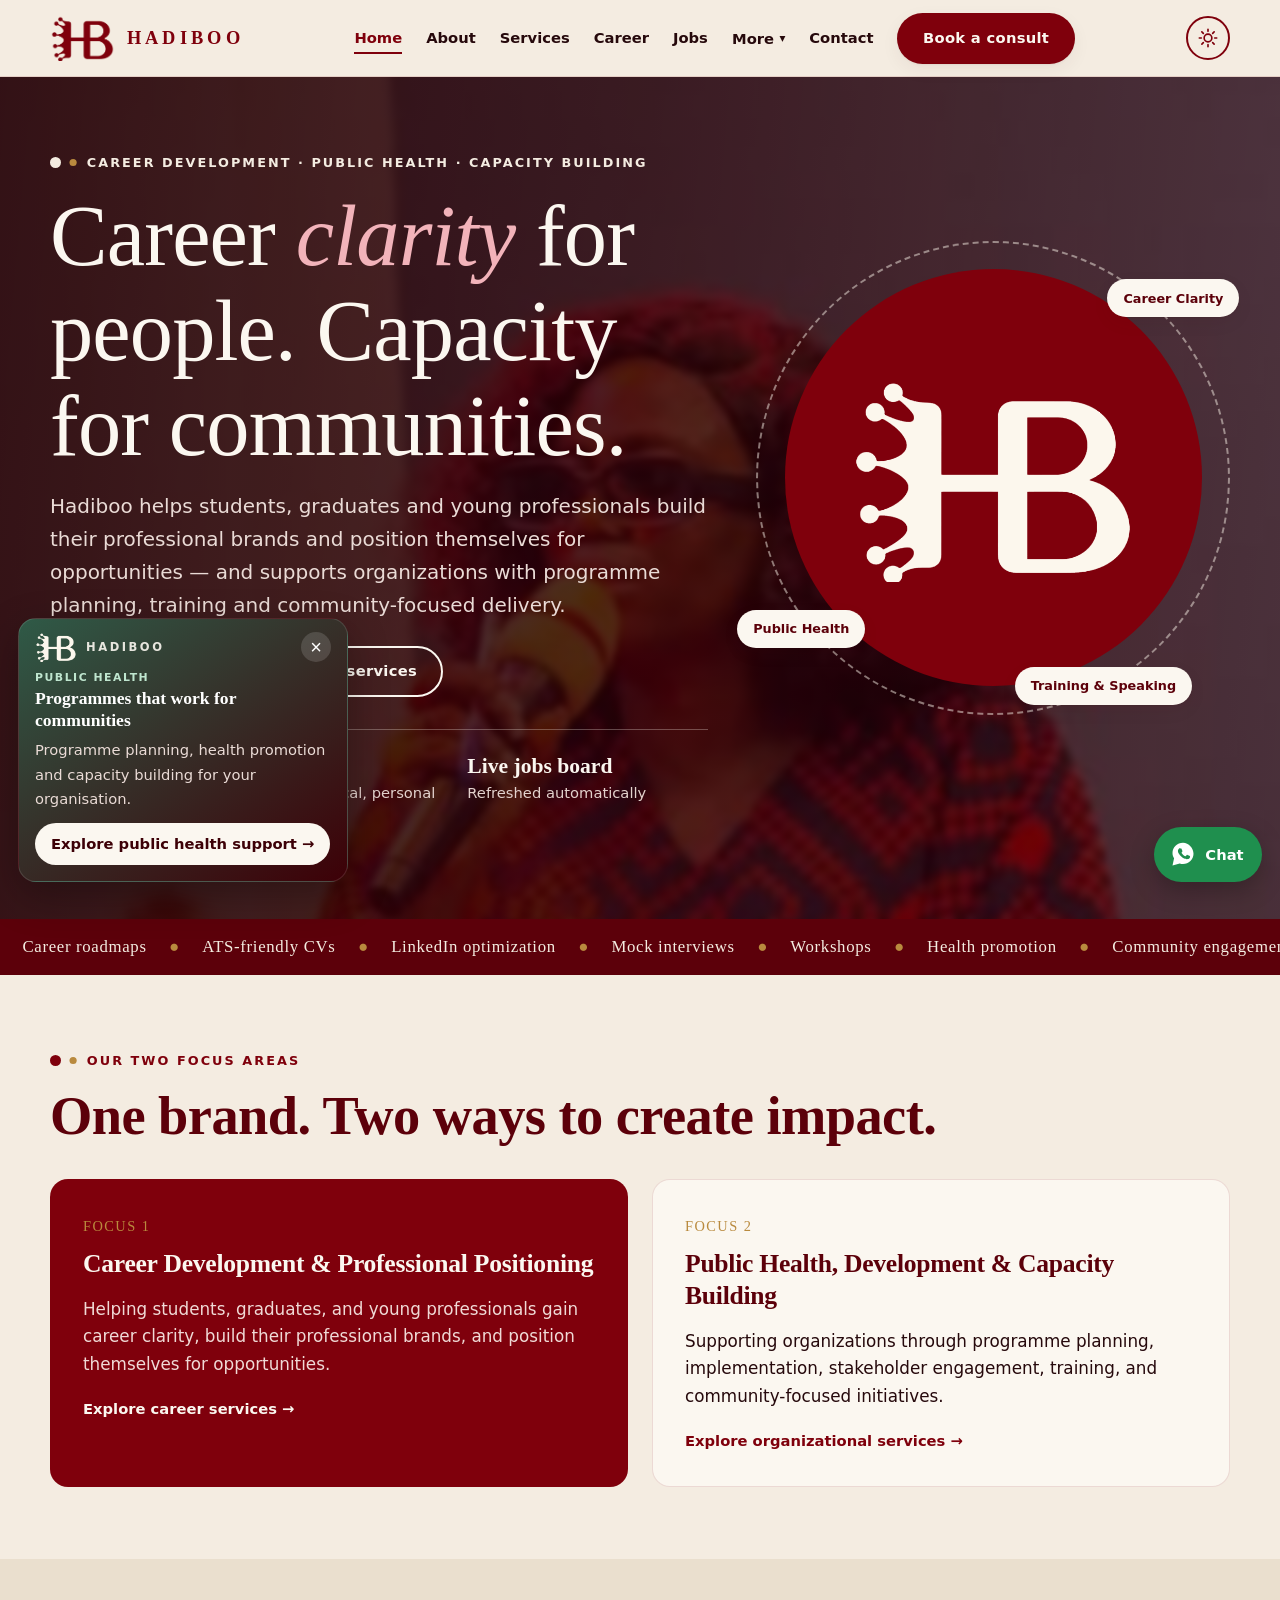
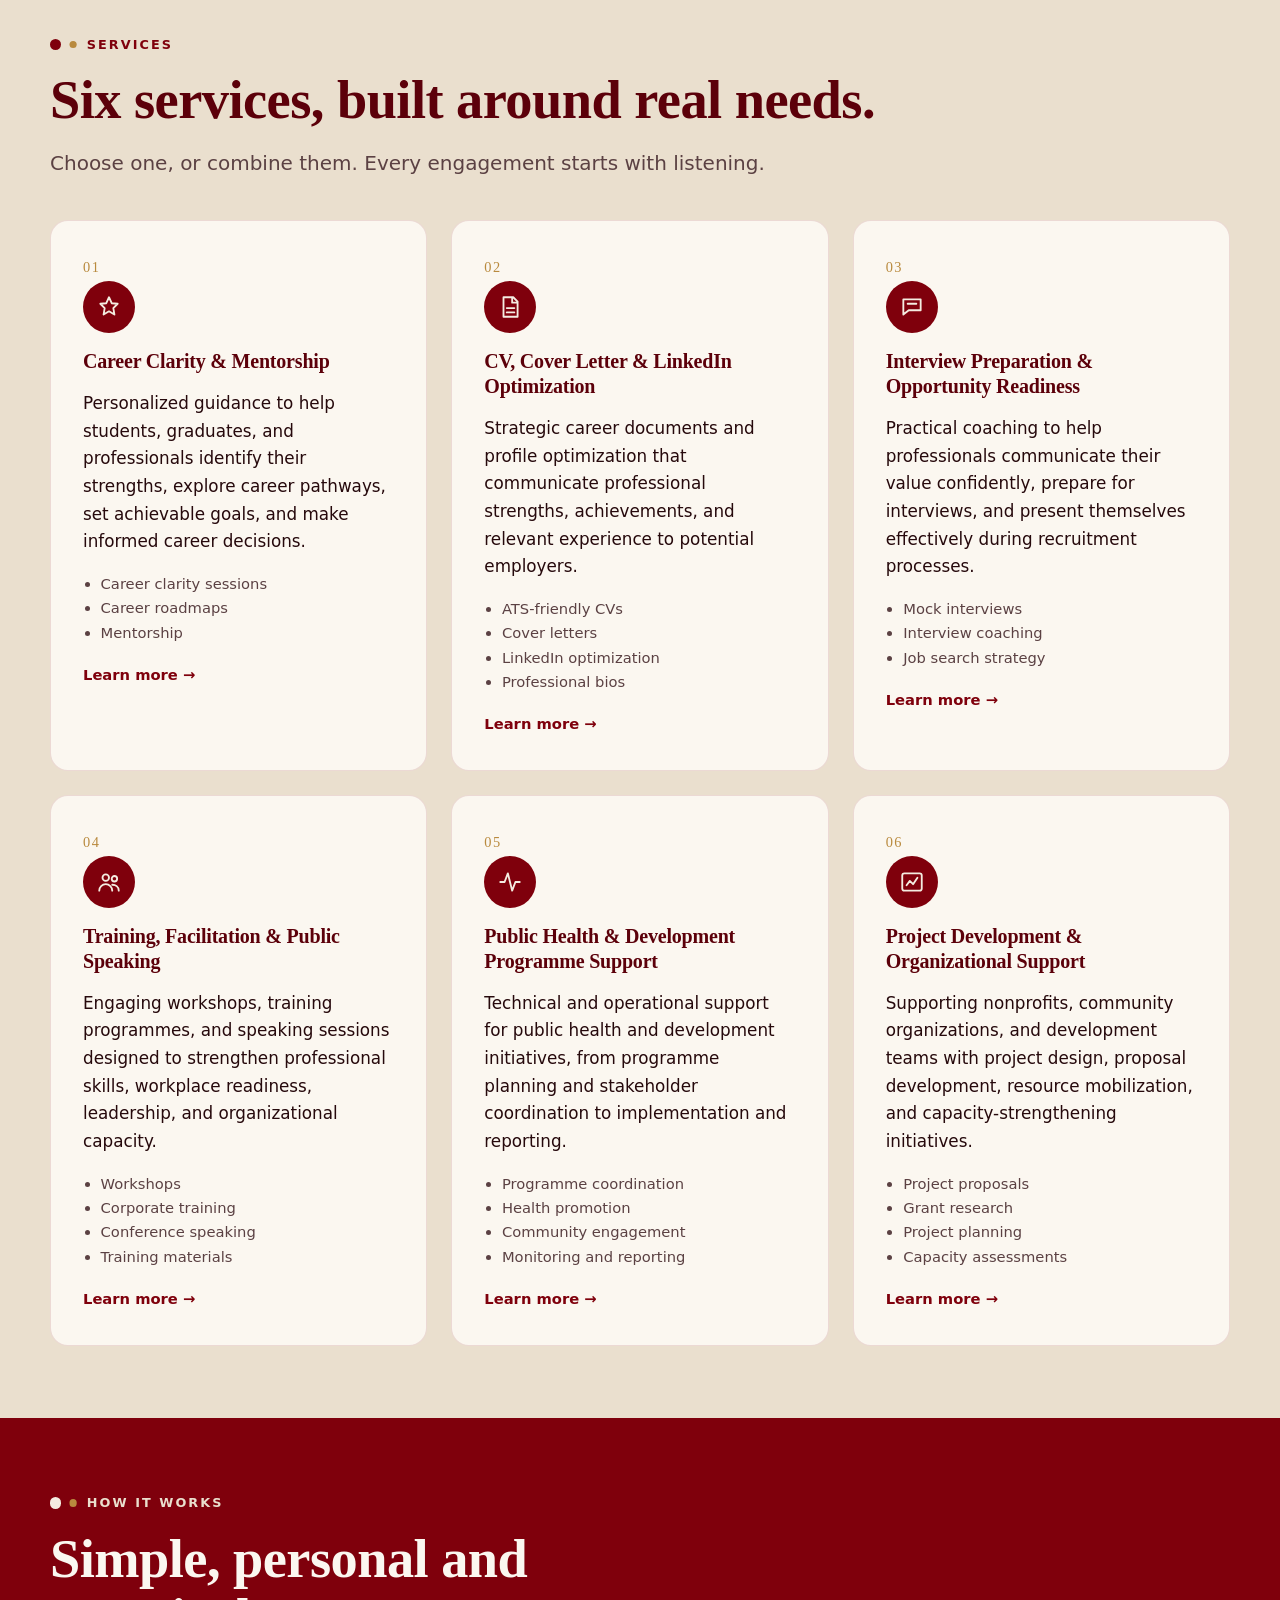
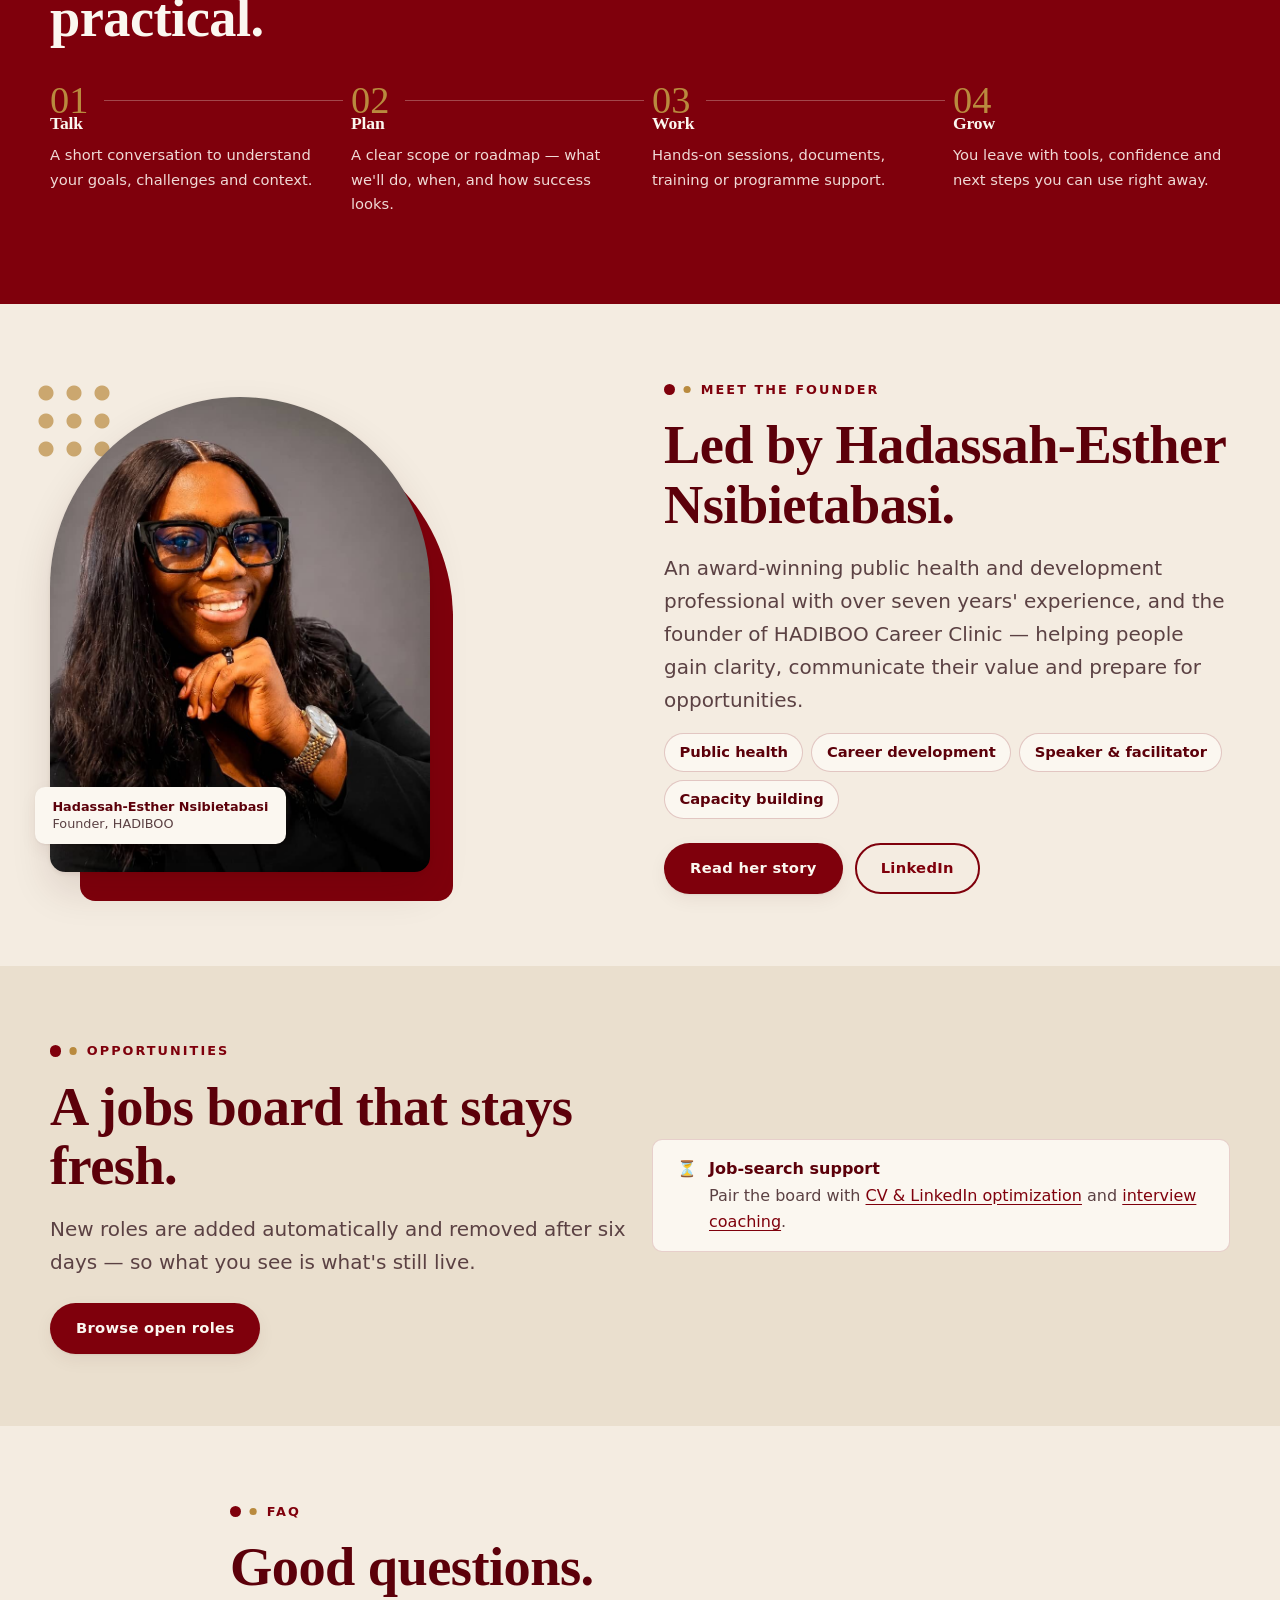
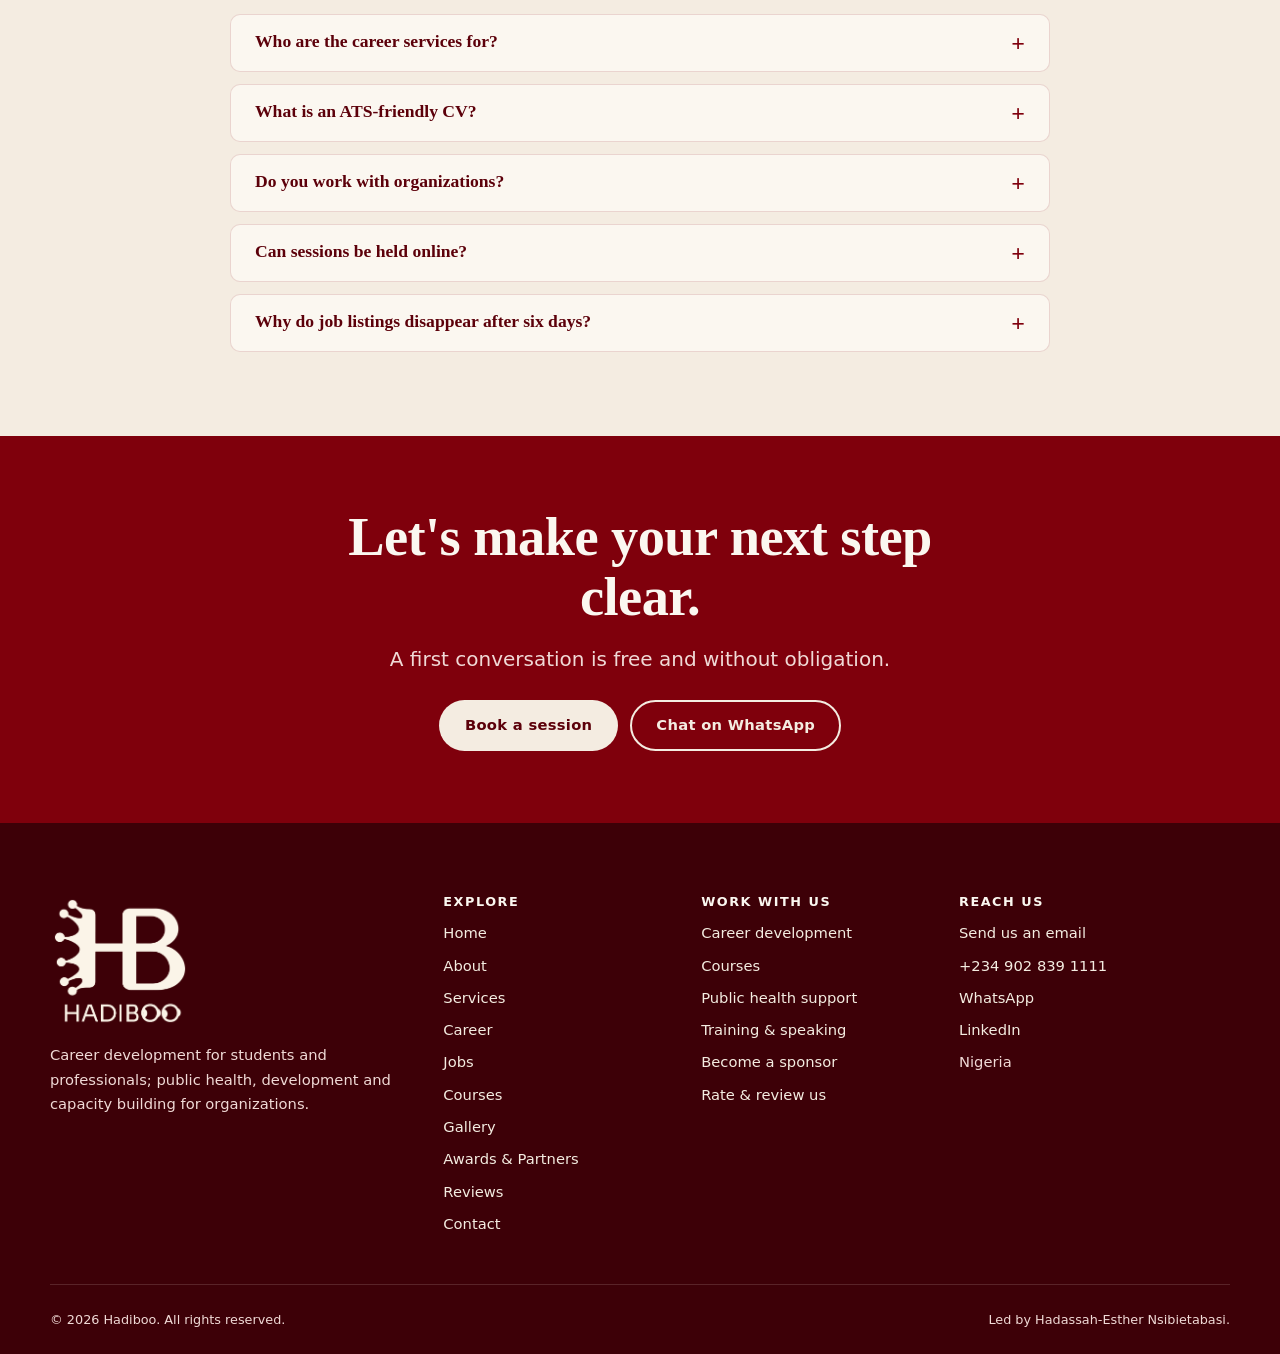
==== index.html @ 890d76e0 "Security: strict CSP (no inline scripts), frame check, DB helper lockdown; animations ignore reduce-" ====
<!doctype html>
<html lang="en">
<head>
<meta charset="utf-8">
<meta name="viewport" content="width=device-width, initial-scale=1">
<title>Hadiboo — Career Development, Public Health & Capacity Building</title>
<meta name="description" content="Hadiboo helps students and professionals gain career clarity, and supports organizations with public health, development programmes, training and project development.">
<meta http-equiv="Content-Security-Policy" content="default-src 'self'; script-src 'self'; style-src 'self' 'unsafe-inline' https://fonts.googleapis.com; font-src https://fonts.gstatic.com; img-src 'self' data: https://*.supabase.co; connect-src 'self' https://*.supabase.co https://formspree.io; form-action 'self' https://formspree.io; frame-src 'none'; worker-src 'none'; manifest-src 'self'; base-uri 'self'; object-src 'none'; upgrade-insecure-requests">
<meta name="referrer" content="strict-origin-when-cross-origin">
<meta name="theme-color" content="#7f000c">
<meta property="og:title" content="Hadiboo — Career Development, Public Health & Capacity Building"><meta property="og:description" content="Hadiboo helps students and professionals gain career clarity, and supports organizations with public health, development programmes, training and project development."><meta property="og:image" content="assets/logo-original.jpg">
<script src="js/theme.js"></script>
<link rel="icon" href="assets/favicon.png">
<link rel="preconnect" href="https://fonts.googleapis.com"><link rel="preconnect" href="https://fonts.gstatic.com" crossorigin>
<link href="https://fonts.googleapis.com/css2?family=Fraunces:ital,opsz,wght@0,9..144,400;0,9..144,500;0,9..144,600;1,9..144,400&family=Manrope:wght@400;500;600;700;800&display=swap" rel="stylesheet">
<link rel="stylesheet" href="css/styles.css">
</head>
<body data-page="home">
<main id="main">

<section class="hero hero--photo"><div class="container hero-grid"><div>
<span class="eyebrow">Career development · Public health · Capacity building</span>
<h1>Career <em>clarity</em> for people. Capacity for communities.</h1>
<p class="lead">Hadiboo helps students, graduates and young professionals build their professional brands and position themselves for opportunities — and supports organizations with programme planning, training and community-focused delivery.</p>
<div class="btn-row"><a class="btn btn--primary" href="contact.html#book">Book a session</a><a class="btn btn--ghost" href="services.html">See all 6 services</a></div>
<div class="hero-stats"><div><strong>2 focus areas</strong><span>People &amp; organizations</span></div><div><strong>6 services</strong><span>Clear, practical, personal</span></div><div><strong>Live jobs board</strong><span>Refreshed automatically</span></div></div>
</div>
<div class="hero-art" aria-hidden="true"><div class="ring"></div><div class="disc"></div><img src="assets/logo-mark.png" alt=""><span class="chip c1">Career Clarity</span><span class="chip c2">Public Health</span><span class="chip c3">Training &amp; Speaking</span></div></div></section>

<div class="marquee" aria-hidden="true"><div><span>Career roadmaps</span><i>●</i><span>ATS-friendly CVs</span><i>●</i><span>LinkedIn optimization</span><i>●</i><span>Mock interviews</span><i>●</i><span>Workshops</span><i>●</i><span>Health promotion</span><i>●</i><span>Community engagement</span><i>●</i><span>Grant research</span><i>●</i><span>Career roadmaps</span><i>●</i><span>ATS-friendly CVs</span><i>●</i><span>LinkedIn optimization</span><i>●</i><span>Mock interviews</span><i>●</i><span>Workshops</span><i>●</i><span>Health promotion</span><i>●</i><span>Community engagement</span><i>●</i><span>Grant research</span><i>●</i></div></div>

<section class="section"><div class="container"><div class="reveal"><span class="eyebrow">Our two focus areas</span><h2>One brand. Two ways to create impact.</h2></div>
<div class="grid grid-2" style="margin-top:2rem">
<article class="card reveal" style="background:var(--maroon-700);color:var(--cream-100)"><span class="num" style="color:var(--gold)">FOCUS 1</span><h3 style="color:var(--cream-50);margin-top:.5rem;font-size:1.6rem">Career Development &amp; Professional Positioning</h3><p style="color:var(--maroon-100)">Helping students, graduates, and young professionals gain career clarity, build their professional brands, and position themselves for opportunities.</p><a class="more" style="color:var(--cream-50)" href="career.html">Explore career services</a></article>
<article class="card reveal"><span class="num">FOCUS 2</span><h3 style="margin-top:.5rem;font-size:1.6rem">Public Health, Development &amp; Capacity Building</h3><p>Supporting organizations through programme planning, implementation, stakeholder engagement, training, and community-focused initiatives.</p><a class="more" href="services.html#s4">Explore organizational services</a></article>
</div></div></section>

<section class="section section--cream2" id="services"><div class="container"><div class="reveal"><span class="eyebrow">Services</span><h2>Six services, built around real needs.</h2><p class="lead">Choose one, or combine them. Every engagement starts with listening.</p></div>
<div class="grid grid-3" style="margin-top:2.5rem"><article class="card reveal" id="s1"><span class="num">01</span><div class="icon"><svg viewBox="0 0 24 24"><path d="M12 3l2.5 5.5L20 9l-4 4 1 6-5-3-5 3 1-6-4-4 5.5-.5z"/></svg></div><h3>Career Clarity & Mentorship</h3><p>Personalized guidance to help students, graduates, and professionals identify their strengths, explore career pathways, set achievable goals, and make informed career decisions.</p><ul><li>Career clarity sessions</li><li>Career roadmaps</li><li>Mentorship</li></ul><a class="more" href="services.html#s1">Learn more</a></article><article class="card reveal" id="s2"><span class="num">02</span><div class="icon"><svg viewBox="0 0 24 24"><path d="M6 3h9l4 4v14H6zM14 3v5h5M9 13h7M9 17h7"/></svg></div><h3>CV, Cover Letter & LinkedIn Optimization</h3><p>Strategic career documents and profile optimization that communicate professional strengths, achievements, and relevant experience to potential employers.</p><ul><li>ATS-friendly CVs</li><li>Cover letters</li><li>LinkedIn optimization</li><li>Professional bios</li></ul><a class="more" href="services.html#s2">Learn more</a></article><article class="card reveal" id="s3"><span class="num">03</span><div class="icon"><svg viewBox="0 0 24 24"><path d="M4 5h16v10H9l-5 4zM8 9h8"/></svg></div><h3>Interview Preparation & Opportunity Readiness</h3><p>Practical coaching to help professionals communicate their value confidently, prepare for interviews, and present themselves effectively during recruitment processes.</p><ul><li>Mock interviews</li><li>Interview coaching</li><li>Job search strategy</li></ul><a class="more" href="services.html#s3">Learn more</a></article><article class="card reveal" id="s4"><span class="num">04</span><div class="icon"><svg viewBox="0 0 24 24"><circle cx="9" cy="8" r="3"/><circle cx="17" cy="9" r="2.5"/><path d="M3 20c0-3.3 2.7-6 6-6s6 2.7 6 6M15 14.5c3 0 6 1.6 6 5.5"/></svg></div><h3>Training, Facilitation & Public Speaking</h3><p>Engaging workshops, training programmes, and speaking sessions designed to strengthen professional skills, workplace readiness, leadership, and organizational capacity.</p><ul><li>Workshops</li><li>Corporate training</li><li>Conference speaking</li><li>Training materials</li></ul><a class="more" href="services.html#s4">Learn more</a></article><article class="card reveal" id="s5"><span class="num">05</span><div class="icon"><svg viewBox="0 0 24 24"><path d="M3 12h4l3-8 4 16 3-8h4"/></svg></div><h3>Public Health & Development Programme Support</h3><p>Technical and operational support for public health and development initiatives, from programme planning and stakeholder coordination to implementation and reporting.</p><ul><li>Programme coordination</li><li>Health promotion</li><li>Community engagement</li><li>Monitoring and reporting</li></ul><a class="more" href="services.html#s5">Learn more</a></article><article class="card reveal" id="s6"><span class="num">06</span><div class="icon"><svg viewBox="0 0 24 24"><rect x="3" y="4" width="18" height="16" rx="2"/><path d="M7 15l3-4 3 3 4-6"/></svg></div><h3>Project Development & Organizational Support</h3><p>Supporting nonprofits, community organizations, and development teams with project design, proposal development, resource mobilization, and capacity-strengthening initiatives.</p><ul><li>Project proposals</li><li>Grant research</li><li>Project planning</li><li>Capacity assessments</li></ul><a class="more" href="services.html#s6">Learn more</a></article></div></div></section>

<section class="section section--maroon" id="how"><div class="container"><span class="eyebrow">How it works</span><h2 style="max-width:20ch">Simple, personal and practical.</h2>
<ol class="steps"><li><h3>Talk</h3><p>A short conversation to understand your goals, challenges and context.</p></li><li><h3>Plan</h3><p>A clear scope or roadmap — what we'll do, when, and how success looks.</p></li><li><h3>Work</h3><p>Hands-on sessions, documents, training or programme support.</p></li><li><h3>Grow</h3><p>You leave with tools, confidence and next steps you can use right away.</p></li></ol></div></section>

<section class="section"><div class="container grid grid-2" style="align-items:center;gap:var(--s7)">
<figure class="portrait reveal" style="margin:0;max-width:380px"><img src="assets/hadassah.jpg" alt="Hadassah-Esther Nsibietabasi smiling, wearing black-framed glasses and a black blazer" width="805" height="1080" loading="lazy"><figcaption>Hadassah-Esther Nsibietabasi<span>Founder, HADIBOO</span></figcaption></figure>
<div class="reveal"><span class="eyebrow">Meet the founder</span><h2>Led by Hadassah-Esther Nsibietabasi.</h2>
<p class="lead">An award-winning public health and development professional with over seven years' experience, and the founder of HADIBOO Career Clinic — helping people gain clarity, communicate their value and prepare for opportunities.</p>
<ul class="chips"><li>Public health</li><li>Career development</li><li>Speaker &amp; facilitator</li><li>Capacity building</li></ul>
<div class="btn-row"><a class="btn btn--primary" href="about.html">Read her story</a><a class="btn btn--ghost" href="https://www.linkedin.com/in/hadassah-esther-nsibietabasi" rel="noopener" target="_blank">LinkedIn</a></div></div></div></section>

<section class="section section--cream2"><div class="container grid-2 grid" style="align-items:center"><div class="reveal"><span class="eyebrow">Opportunities</span><h2>A jobs board that stays fresh.</h2><p class="lead">New roles are added automatically and removed after six days — so what you see is what's still live.</p><div class="btn-row"><a class="btn btn--primary" href="jobs.html">Browse open roles</a></div></div>
<div class="notice reveal" style="font-size:1rem"><div><strong style="color:var(--maroon-800)">Job-search support</strong><br>Pair the board with <a href="contact.html?topic=CV%2C%20Cover%20Letter%20%26%20LinkedIn%20Optimization#book">CV &amp; LinkedIn optimization</a> and <a href="contact.html?topic=Interview%20Preparation%20%26%20Opportunity%20Readiness#book">interview coaching</a>.</div></div></div></section>

<section class="section"><div class="container" style="max-width:820px"><span class="eyebrow">FAQ</span><h2>Good questions.</h2>
<details><summary>Who are the career services for?</summary><p>Students, graduates, young professionals and career-changers who want clarity, stronger documents and interview confidence.</p></details>
<details><summary>What is an ATS-friendly CV?</summary><p>Many employers use Applicant Tracking Systems to screen CVs. An ATS-friendly CV is structured and worded so these systems — and people — can read it easily.</p></details>
<details><summary>Do you work with organizations?</summary><p>Yes — NGOs, community organizations, schools, companies and development teams, for training, programme support, proposals and capacity assessments.</p></details>
<details><summary>Can sessions be held online?</summary><p>Yes. Most sessions and trainings can be delivered online; in-person arrangements are available on request.</p></details>
<details><summary>Why do job listings disappear after six days?</summary><p>To keep the board current. Always apply through the employer's official link and never pay to apply.</p></details></div></section>
<section class="section section--cream2" id="gallery-preview" hidden><div class="container"><div class="reveal"><span class="eyebrow">Gallery</span><h2>Moments from our work.</h2></div><div class="gprev" id="gallery-preview-list"></div><div class="btn-row"><a class="btn btn--ghost" href="gallery.html">View full gallery</a></div></div></section>

<section class="section" id="testimonials" hidden><div class="container"><span class="eyebrow">Kind words</span><h2>What clients say.</h2><div class="grid grid-3" id="testimonials-list" style="margin-top:2rem"></div></div></section>

<section class="section" id="home-reviews" hidden><div class="container"><div class="reveal"><span class="eyebrow">Ratings &amp; reviews</span><h2>Loved by the people we work with.</h2><p id="home-reviews-top" class="lead"></p></div><div class="grid grid-3" id="home-reviews-list" style="margin-top:var(--s5)"></div><div class="btn-row" style="margin-top:var(--s5)"><a class="btn btn--ghost" href="reviews.html">Read all reviews &amp; leave yours</a></div></div></section>
<section class="section section--cream2" id="home-sponsors" hidden><div class="container"><div class="reveal"><span class="eyebrow">Sponsors &amp; partners</span><h2>Backed by people who believe in the work.</h2></div><div class="sponsor-strip" id="home-sponsors-strip" style="margin-top:var(--s5)"></div><div class="btn-row" style="margin-top:var(--s5)"><a class="btn btn--ghost" href="recognition.html">Awards &amp; partners</a></div></div></section>
<section class="section section--maroon cta"><div class="container reveal"><h2>Let's make your next step clear.</h2><p class="lead" style="margin-inline:auto">A first conversation is free and without obligation.</p><div class="btn-row"><a class="btn btn--light" href="contact.html#book">Book a session</a><a class="btn btn--outline-light" href="https://wa.me/2349028391111" rel="noopener">Chat on WhatsApp</a></div></div></section>
</main>
<script src="js/config.js"></script>
<script src="js/supabase-config.js"></script>
<script src="js/site-data.js"></script>
<script src="js/layout.js"></script>
<script src="js/lightbox.js"></script>
<script src="js/recognition.js"></script>
<script src="js/reviews.js"></script>
</body>
</html>
---- css/styles.css ----
/* =========================================================
   HADIBOO — Design System  ("Crown & Care")
   Tokens → base → layout → components → pages
   ========================================================= */

:root {
  /* Colour — pulled directly from the logo */
  --maroon-900: #3d0007;
  --maroon-800: #5c000a;
  --maroon-700: #7f000c;      /* brand primary (logo) */
  --maroon-600: #9b1424;
  --maroon-100: #f0d9d6;
  --cream-50:  #fbf7f0;
  --cream-100: #f4ece1;       /* brand background (logo) */
  --cream-200: #eadfce;
  --cream-300: #dccbb2;
  --ink:       #26090c;
  --ink-soft:  #5b4143;
  --gold:      #b98a3e;       /* accent — used sparingly */
  --sage:      #4d6b5c;       /* "health" counter-colour for status/success */
  --white:     #ffffff;
  /* semantic tokens (flip in dark mode) */
  --bg: #f4ece1; --surface: #fbf7f0; --surface-2: #eadfce; --heading: #5c000a; --link: #7f000c; --tag-bg: #f0d9d6; --header-bg: rgba(244,236,225,.88);

  /* Type */
  --font-display: "Fraunces", "Iowan Old Style", Georgia, serif;
  --font-body: "Manrope", system-ui, -apple-system, "Segoe UI", sans-serif;

  --fs-xs: .8rem; --fs-sm: .92rem; --fs-md: 1.05rem; --fs-lg: 1.25rem;
  --fs-xl: clamp(1.6rem, 1.2rem + 1.6vw, 2.2rem);
  --fs-2xl: clamp(2.1rem, 1.4rem + 3vw, 3.4rem);
  --fs-hero: clamp(2.6rem, 1.4rem + 5.6vw, 5.4rem);

  /* Space (4px base) */
  --s1: .25rem; --s2: .5rem; --s3: .75rem; --s4: 1rem; --s5: 1.5rem;
  --s6: 2rem; --s7: 3rem; --s8: 4.5rem; --s9: 7rem;

  --radius: 18px; --radius-sm: 10px; --radius-pill: 999px;
  --shadow-1: 0 1px 2px rgba(61,0,7,.06), 0 6px 18px rgba(61,0,7,.06);
  --shadow-2: 0 2px 4px rgba(61,0,7,.08), 0 18px 40px rgba(61,0,7,.12);
  --maxw: 1180px;
  --ease: cubic-bezier(.2,.7,.2,1);
}

*,*::before,*::after { box-sizing: border-box; }
html { scroll-behavior: smooth; -webkit-text-size-adjust: 100%; }
body {
  margin: 0; background: var(--bg); color: var(--ink);
  font-family: var(--font-body); font-size: var(--fs-md); line-height: 1.65;
  -webkit-font-smoothing: antialiased;
}
img, svg { max-width: 100%; display: block; }
a { color: var(--link); text-underline-offset: 3px; }
a:hover { color: var(--maroon-900); }
:focus-visible { outline: 3px solid var(--gold); outline-offset: 3px; border-radius: 4px; }
h1,h2,h3,h4 { font-family: var(--font-display); font-weight: 600; line-height: 1.1; margin: 0 0 var(--s4); color: var(--heading); letter-spacing: -.01em; }
h1 { font-size: var(--fs-hero); font-weight: 500; }
h2 { font-size: var(--fs-2xl); }
h3 { font-size: var(--fs-lg); line-height: 1.25; }
p { margin: 0 0 var(--s4); }
.skip { position: absolute; left: -999px; top: 0; background: var(--maroon-700); color: #fff; padding: var(--s3) var(--s4); z-index: 100; }
.skip:focus { left: var(--s4); top: var(--s4); }
.container { width: min(100% - 2.5rem, var(--maxw)); margin-inline: auto; }
.section { padding-block: var(--s8); }
.section--tight { padding-block: var(--s7); }
.section--maroon { background: var(--maroon-700); color: var(--cream-100); position: relative; overflow: hidden; }
.section--maroon h2, .section--maroon h3 { color: var(--cream-50); }
.section--cream2 { background: var(--surface-2); }
.lead { font-size: var(--fs-lg); color: var(--ink-soft); max-width: 60ch; }
.section--maroon .lead { color: var(--maroon-100); }
.eyebrow {
  display: inline-flex; align-items: center; gap: .6rem; font-size: var(--fs-xs); font-weight: 700;
  letter-spacing: .16em; text-transform: uppercase; color: var(--link); margin-bottom: var(--s4);
}
.eyebrow::before { content: ""; width: .7rem; height: .7rem; border-radius: 50%; background: var(--link); box-shadow: 1.1rem 0 0 -.12rem var(--gold); margin-right: 1rem; }
.section--maroon .eyebrow { color: var(--cream-200); }
.section--maroon .eyebrow::before { background: var(--cream-100); }

/* Signature motif: the crown-bead divider */
.beads { display: flex; align-items: center; gap: .55rem; color: var(--link); margin-block: var(--s5); }
.beads::before, .beads::after { content: ""; height: 1px; background: currentColor; opacity: .3; flex: 1; }
.beads i { width: .5rem; height: .5rem; border-radius: 50%; background: currentColor; }
.beads i:nth-child(2) { width: .75rem; height: .75rem; }
.beads i:nth-child(3) { background: var(--gold); }

/* ---------- Buttons ---------- */
.btn {
  display: inline-flex; align-items: center; justify-content: center; gap: .55rem; cursor: pointer;
  font: 700 var(--fs-sm)/1 var(--font-body); letter-spacing: .02em; text-decoration: none;
  padding: 1rem 1.5rem; min-height: 48px; border-radius: var(--radius-pill); border: 2px solid transparent;
  transition: transform .25s var(--ease), background .25s, color .25s, box-shadow .25s;
}
.btn:hover { transform: translateY(-2px); }
.btn--primary { background: var(--maroon-700); color: var(--cream-50); box-shadow: var(--shadow-1); }
.btn--primary:hover { background: var(--maroon-900); color: var(--cream-50); box-shadow: var(--shadow-2); }
.btn--ghost { border-color: var(--link); color: var(--link); background: transparent; }
.btn--ghost:hover { background: var(--maroon-700); color: var(--cream-50); }
.btn--light { background: var(--cream-100); color: #5c000a; }
.btn--light:hover { background: #fff; color: var(--maroon-900); }
.btn--outline-light { border-color: var(--cream-100); color: var(--cream-100); }
.btn--outline-light:hover { background: var(--cream-100); color: #5c000a; }
.btn-row { display: flex; flex-wrap: wrap; gap: var(--s3); margin-top: var(--s5); }

/* ---------- Header ---------- */
.site-header { position: sticky; top: 0; z-index: 50; background: var(--header-bg); backdrop-filter: blur(12px); border-bottom: 1px solid rgba(127,0,12,.12); }
.nav { display: flex; align-items: center; justify-content: space-between; min-height: 76px; gap: var(--s5); }
.brand { display: inline-flex; align-items: center; gap: .75rem; text-decoration: none; }
.brand img { height: 46px; width: auto; }
.brand .brand-name { font: 600 1.15rem var(--font-display); letter-spacing: .22em; color: var(--link); display: inline-flex; }
.nav-links { display: flex; align-items: center; gap: var(--s5); list-style: none; margin: 0; padding: 0; }
.nav-links a { text-decoration: none; color: var(--ink); font-weight: 600; font-size: var(--fs-sm); padding: .5rem 0; position: relative; }
.nav-links a::after { content: ""; position: absolute; left: 0; bottom: 0; height: 2px; width: 0; background: var(--maroon-700); transition: width .3s var(--ease); }
.nav-links a:hover::after, .nav-links a[aria-current="page"]::after { width: 100%; }
.nav-links a[aria-current="page"] { color: var(--link); }
.nav-toggle { display: none; background: none; border: 2px solid var(--maroon-700); color: var(--link); border-radius: var(--radius-pill); padding: .6rem 1rem; font: 700 var(--fs-sm) var(--font-body); cursor: pointer; min-height: 44px; }

/* ---------- Hero ---------- */
.hero { position: relative; padding-block: var(--s8) var(--s9); overflow: hidden; }
.hero-grid { display: grid; grid-template-columns: 1.25fr .9fr; gap: var(--s7); align-items: center; }
.hero h1 em { font-style: italic; color: var(--maroon-600); font-weight: 400; }
.hero-art { position: relative; aspect-ratio: 1; display: grid; place-items: center; }
.hero-art .disc { position: absolute; inset: 6%; border-radius: 50%; background: var(--maroon-700); }
.hero-art .ring { position: absolute; inset: 0; border-radius: 50%; border: 2px dashed rgba(127,0,12,.4); animation: spin 60s linear infinite; }
.hero-art img { position: relative; width: 62%; filter: brightness(0) invert(.94) sepia(.15); }
.hero-art .chip { position: absolute; background: #fbf7f0; border-radius: var(--radius-pill); padding: .55rem 1rem; font-size: var(--fs-xs); font-weight: 700; color: #5c000a; box-shadow: var(--shadow-1); }
.chip.c1 { top: 8%; right: -2%; } .chip.c2 { bottom: 14%; left: -4%; } .chip.c3 { bottom: 2%; right: 8%; }
@keyframes spin { to { transform: rotate(360deg); } }
.hero-stats { display: flex; flex-wrap: wrap; gap: var(--s6); margin-top: var(--s6); padding-top: var(--s5); border-top: 1px solid rgba(127,0,12,.2); }
.hero-stats strong { display: block; font: 600 1.35rem var(--font-display); color: var(--link); }
.hero-stats span { font-size: var(--fs-sm); color: var(--ink-soft); }

/* ---------- Marquee ---------- */
.marquee { background: var(--maroon-800); color: var(--cream-100); overflow: hidden; white-space: nowrap; padding: .9rem 0; }
.marquee div { display: inline-block; animation: slide 38s linear infinite; font: 500 1.05rem var(--font-display); letter-spacing: .04em; }
.marquee span { margin-inline: 1.4rem; } .marquee i { color: var(--gold); font-style: normal; }
@keyframes slide { to { transform: translateX(-50%); } }

/* ---------- Cards ---------- */
.grid { display: grid; gap: var(--s5); }
.grid-3 { grid-template-columns: repeat(3, 1fr); }
.grid-2 { grid-template-columns: repeat(2, 1fr); }
.card { background: var(--surface); border: 1px solid rgba(127,0,12,.12); border-radius: var(--radius); padding: var(--s6); transition: transform .35s var(--ease), box-shadow .35s, border-color .35s; position: relative; }
.card:hover { transform: translateY(-6px); box-shadow: var(--shadow-2); border-color: rgba(127,0,12,.35); }
.card .num { font: 500 .9rem var(--font-display); color: var(--gold); letter-spacing: .1em; }
.card .icon { width: 52px; height: 52px; border-radius: 50%; background: var(--maroon-700); color: var(--cream-100); display: grid; place-items: center; margin-bottom: var(--s4); }
.card .icon svg { width: 26px; height: 26px; stroke: currentColor; fill: none; stroke-width: 1.7; stroke-linecap: round; stroke-linejoin: round; }
.card ul { padding-left: 1.1rem; margin: 0 0 var(--s4); color: var(--ink-soft); font-size: var(--fs-sm); }
.card a.more { font-weight: 700; font-size: var(--fs-sm); text-decoration: none; }
.card a.more::after { content: " →"; transition: margin .25s; }
.card a.more:hover::after { margin-left: .35rem; }
.split { display: grid; grid-template-columns: 1fr 1.1fr; gap: var(--s7); align-items: start; }
.sticky { position: sticky; top: 110px; }

/* ---------- Process steps ---------- */
.steps { counter-reset: step; display: grid; grid-template-columns: repeat(4, 1fr); gap: var(--s5); list-style: none; padding: 0; margin: var(--s6) 0 0; }
.steps li { counter-increment: step; position: relative; padding-top: var(--s6); }
.steps li::before { content: "0" counter(step); position: absolute; top: 0; left: 0; font: 500 2.4rem var(--font-display); color: var(--gold); line-height: 1; }
.steps li::after { content: ""; position: absolute; top: 1.15rem; left: 3.4rem; right: -1rem; height: 1px; background: rgba(244,236,225,.3); }
.steps li:last-child::after { display: none; }
.steps h3 { color: var(--cream-50); font-size: 1.1rem; margin-bottom: var(--s2); }
.steps p { color: var(--maroon-100); font-size: var(--fs-sm); }

/* ---------- Jobs ---------- */
.jobs-bar { display: grid; grid-template-columns: 1fr auto auto; gap: var(--s3); margin-bottom: var(--s5); }
.field, select.field, input.field, textarea.field {
  width: 100%; font: 500 var(--fs-md) var(--font-body); color: var(--ink); background: var(--surface);
  border: 2px solid var(--cream-300); border-radius: var(--radius-sm); padding: .9rem 1rem; min-height: 48px; transition: border-color .2s, box-shadow .2s;
}
.field:focus { border-color: var(--link); outline: none; box-shadow: 0 0 0 4px rgba(127,0,12,.12); }
textarea.field { min-height: 150px; resize: vertical; }
.job { display: grid; grid-template-columns: 1fr auto; gap: var(--s4); align-items: center; background: var(--surface); border: 1px solid rgba(127,0,12,.14); border-left: 6px solid var(--maroon-700); border-radius: var(--radius-sm); padding: var(--s5); margin-bottom: var(--s4); transition: transform .3s var(--ease), box-shadow .3s; }
.job:hover { transform: translateX(4px); box-shadow: var(--shadow-1); }
.job h3 { margin: 0 0 var(--s2); font-size: 1.2rem; }
.job h3 a { color: inherit; text-decoration: none; }
.job h3 a:hover { color: var(--maroon-600); text-decoration: underline; }
.meta { display: flex; flex-wrap: wrap; gap: .4rem 1rem; font-size: var(--fs-sm); color: var(--ink-soft); }
.tag { display: inline-block; font-size: var(--fs-xs); font-weight: 700; padding: .25rem .7rem; border-radius: var(--radius-pill); background: var(--tag-bg); color: var(--heading); }
.tag--new { background: var(--sage); color: #fff; }
.tag--soon { background: var(--gold); color: #fff; }
.expiry { font-size: var(--fs-xs); color: var(--ink-soft); margin-top: var(--s2); }
.expiry b { color: var(--link); }
.empty { text-align: center; padding: var(--s8) var(--s5); border: 2px dashed var(--cream-300); border-radius: var(--radius); color: var(--ink-soft); }
.empty img { width: 90px; margin: 0 auto var(--s4); opacity: .7; }
.notice { background: var(--surface); border: 1px solid rgba(127,0,12,.16); border-radius: var(--radius-sm); padding: var(--s4) var(--s5); font-size: var(--fs-sm); color: var(--ink-soft); display: flex; gap: var(--s3); align-items: flex-start; }
.notice::before { content: "⏳"; }

/* ---------- Forms ---------- */
form .row { display: grid; grid-template-columns: 1fr 1fr; gap: var(--s4); }
form label { display: block; font-weight: 700; font-size: var(--fs-sm); margin: var(--s4) 0 var(--s2); color: var(--heading); }
.form-status { margin-top: var(--s4); font-weight: 600; min-height: 1.5em; }

/* ---------- FAQ ---------- */
details { background: var(--surface); border: 1px solid rgba(127,0,12,.14); border-radius: var(--radius-sm); padding: var(--s4) var(--s5); margin-bottom: var(--s3); }
summary { cursor: pointer; font: 600 1.1rem var(--font-display); color: var(--heading); list-style: none; display: flex; justify-content: space-between; gap: var(--s4); }
summary::after { content: "+"; font-size: 1.5rem; line-height: 1; color: var(--link); transition: transform .3s; }
details[open] summary::after { transform: rotate(45deg); }
details p { margin: var(--s3) 0 0; color: var(--ink-soft); }

/* ---------- Page header ---------- */
.page-head { padding-block: var(--s8) var(--s6); position: relative; }
.page-head h1 { font-size: var(--fs-2xl); max-width: 18ch; }

/* ---------- CTA band + Footer ---------- */
.cta { text-align: center; }
.cta h2 { max-width: 22ch; margin-inline: auto; }
.cta .btn-row { justify-content: center; }
.site-footer { background: var(--maroon-900); color: var(--maroon-100); padding-block: var(--s8) var(--s5); font-size: var(--fs-sm); }
.site-footer a { color: var(--cream-100); text-decoration: none; }
.site-footer a:hover { text-decoration: underline; }
.foot-grid { display: grid; grid-template-columns: 1.6fr 1fr 1fr 1.2fr; gap: var(--s6); }
.site-footer h4 { color: var(--cream-50); font-size: 1rem; margin-bottom: var(--s3); font-family: var(--font-body); letter-spacing: .12em; text-transform: uppercase; font-size: var(--fs-xs); }
.site-footer ul { list-style: none; padding: 0; margin: 0; display: grid; gap: .5rem; }
.foot-logo { width: 140px; filter: brightness(0) invert(.92) sepia(.2); margin-bottom: var(--s4); }
.foot-bottom { margin-top: var(--s7); padding-top: var(--s5); border-top: 1px solid rgba(244,236,225,.15); display: flex; justify-content: space-between; flex-wrap: wrap; gap: var(--s3); font-size: var(--fs-xs); }

/* ---------- Reveal ---------- */
.reveal { opacity: 0; transform: translateY(24px); transition: opacity .8s var(--ease), transform .8s var(--ease); }
.reveal.in { opacity: 1; transform: none; }

/* ---------- Responsive ---------- */
@media (max-width: 960px) {
  .hero-grid, .split { grid-template-columns: 1fr; }
  .hero-art { max-width: 420px; margin-inline: auto; width: 100%; }
  .grid-3 { grid-template-columns: repeat(2, 1fr); }
  .steps { grid-template-columns: repeat(2, 1fr); } .steps li::after { display: none; }
  .foot-grid { grid-template-columns: 1fr 1fr; }
  .sticky { position: static; }
}
@media (max-width: 760px) {
  .nav-toggle { display: inline-flex; }
  .nav-links { position: absolute; top: 76px; left: 0; right: 0; flex-direction: column; align-items: stretch; gap: 0; background: var(--bg); border-bottom: 1px solid rgba(127,0,12,.15); padding: var(--s3) 1.25rem var(--s5); display: none; box-shadow: var(--shadow-2); }
  .nav-links.open { display: flex; }
  .nav-links a { display: block; padding: 1rem 0; border-bottom: 1px solid rgba(127,0,12,.08); font-size: var(--fs-md); }
  .nav-links a::after { display: none; }
  .nav-links .btn { margin-top: var(--s3); }
  .brand .brand-name { font-size: 1rem; letter-spacing: .12em; }
  .section { padding-block: var(--s7); }
  .grid-3, .grid-2, .steps, .foot-grid, form .row { grid-template-columns: 1fr; }
  .jobs-bar { grid-template-columns: 1fr; }
  .job { grid-template-columns: 1fr; }
  .chip.c1, .chip.c2, .chip.c3 { position: static; display: inline-block; margin: .25rem; }
}

/* ---------- About / portrait ---------- */
.portrait { position: relative; max-width: 440px; margin-inline: auto; }
.portrait::before { content: ""; position: absolute; inset: 7% -6% -6% 8%; background: var(--maroon-700); border-radius: 220px 220px var(--radius) var(--radius); z-index: 0; }
.portrait::after { content: ""; position: absolute; top: -18px; left: -18px; width: 86px; height: 86px; background: radial-gradient(circle, var(--gold) 0 7px, transparent 8px) 0 0/28px 28px; opacity: .7; z-index: 0; }
.portrait img { position: relative; z-index: 1; width: 100%; height: auto; aspect-ratio: 4/5; object-fit: cover; object-position: 50% 18%; border-radius: 220px 220px var(--radius) var(--radius); box-shadow: var(--shadow-2); }
.portrait figcaption { position: absolute; z-index: 2; left: -4%; bottom: 6%; background: var(--surface); padding: .7rem 1.1rem; border-radius: var(--radius-sm); box-shadow: var(--shadow-1); font-size: var(--fs-xs); font-weight: 700; color: var(--heading); line-height: 1.35; }
.portrait figcaption span { display: block; font-weight: 500; color: var(--ink-soft); }
.chips { display: flex; flex-wrap: wrap; gap: .5rem; margin: var(--s4) 0 0; padding: 0; list-style: none; }
.chips li { background: var(--surface); border: 1px solid rgba(127,0,12,.2); color: var(--heading); font-size: var(--fs-sm); font-weight: 600; padding: .4rem .9rem; border-radius: var(--radius-pill); }
.prose p { max-width: 68ch; }
.prose h2 { font-size: var(--fs-xl); margin-top: var(--s7); }
.pull { font: italic 400 var(--fs-xl)/1.25 var(--font-display); color: var(--link); border-left: 4px solid var(--gold); padding-left: var(--s5); margin: var(--s6) 0; max-width: 30ch; }
.award { display: flex; gap: var(--s4); align-items: flex-start; }
.award .medal { flex: none; width: 56px; height: 56px; border-radius: 50%; background: var(--gold); color: #fff; display: grid; place-items: center; font-size: 1.6rem; }
.jb { display: grid; grid-template-columns: 1.2fr 1fr; gap: var(--s5); align-items: center; background: var(--maroon-700); color: var(--cream-100); border-radius: var(--radius); padding: var(--s6); margin-bottom: var(--s6); }
.jb h2 { color: var(--cream-50); font-size: var(--fs-xl); margin-bottom: var(--s2); }
.jb p { color: var(--maroon-100); margin: 0; }
.jb .links { display: flex; flex-wrap: wrap; gap: .5rem; }
.jb .links a { background: var(--cream-100); color: var(--heading); text-decoration: none; font-weight: 700; font-size: var(--fs-sm); padding: .65rem 1rem; border-radius: var(--radius-pill); transition: transform .25s var(--ease), background .25s; }
.jb .links a:hover { background: #fff; transform: translateY(-2px); }
@media (max-width: 960px) { .jb { grid-template-columns: 1fr; } }

/* ---------- Floating WhatsApp ---------- */
.wa { position: fixed; right: 18px; bottom: 18px; z-index: 80; display: flex; flex-direction: column; align-items: flex-end; gap: 10px; }
.wa-fab { display: inline-flex; align-items: center; gap: .5rem; border: 0; cursor: pointer; background: #1f8f4e; color: #fff; font: 800 var(--fs-sm) var(--font-body); padding: .85rem 1.15rem .85rem .95rem; min-height: 52px; border-radius: var(--radius-pill); box-shadow: 0 8px 24px rgba(0,0,0,.25); transition: transform .25s var(--ease); animation: wapulse 2.8s ease-out 3; }
.wa-fab:hover { transform: translateY(-2px) scale(1.03); }
.wa-fab svg { width: 28px; height: 28px; }
@keyframes wapulse { 0% { box-shadow: 0 8px 24px rgba(0,0,0,.25), 0 0 0 0 rgba(31,143,78,.55); } 70%,100% { box-shadow: 0 8px 24px rgba(0,0,0,.25), 0 0 0 18px rgba(31,143,78,0); } }
.wa-teaser { position: relative; max-width: 250px; background: var(--surface); color: var(--ink); border: 1px solid rgba(127,0,12,.2); border-radius: var(--radius-sm); padding: .8rem 2rem .8rem 1rem; font-size: var(--fs-sm); box-shadow: var(--shadow-2); cursor: pointer; animation: waIn .5s var(--ease); }
.wa-teaser button { position: absolute; top: 2px; right: 4px; border: 0; background: none; font-size: 1.3rem; line-height: 1; color: var(--ink-soft); cursor: pointer; padding: .3rem .5rem; }
.wa-panel { width: min(360px, calc(100vw - 36px)); max-height: calc(100vh - 110px); overflow: auto; background: var(--surface); border-radius: var(--radius); box-shadow: var(--shadow-2); border: 1px solid rgba(127,0,12,.18); animation: waIn .35s var(--ease); }
.wa-panel[hidden], .wa-teaser[hidden] { display: none; }
.wa-panel header { display: flex; justify-content: space-between; align-items: flex-start; gap: 1rem; background: var(--maroon-700); color: var(--cream-50); padding: 1rem 1.1rem; border-radius: var(--radius) var(--radius) 0 0; }
.wa-panel header strong { display: block; font: 600 1.1rem var(--font-display); }
.wa-panel header span { font-size: var(--fs-xs); color: var(--maroon-100); }
.wa-panel header button { border: 0; background: none; color: var(--cream-50); font-size: 1.6rem; line-height: 1; cursor: pointer; min-width: 36px; min-height: 36px; }
.wa-body { padding: 1rem 1.1rem 1.2rem; }
.wa-body p { margin: 0 0 .6rem; font-weight: 700; color: var(--heading); }
.wa-body label { display: block; font-weight: 700; font-size: var(--fs-sm); margin: .9rem 0 .35rem; color: var(--heading); }
.wa-body label em { font-weight: 500; color: var(--ink-soft); }
.wa-body .field { padding: .65rem .8rem; min-height: 44px; font-size: var(--fs-sm); }
.wa-body textarea.field { min-height: 64px; }
.wa-chips { display: flex; flex-wrap: wrap; gap: .4rem; }
.wa-chip { font: 600 var(--fs-xs) var(--font-body); border: 1.5px solid var(--cream-300); background: var(--surface); color: var(--ink); border-radius: var(--radius-pill); padding: .45rem .8rem; cursor: pointer; min-height: 36px; transition: all .2s; }
.wa-chip:hover { border-color: var(--link); }
.wa-chip.on { background: var(--maroon-700); border-color: var(--link); color: var(--cream-50); }
.wa-send { width: 100%; margin-top: 1rem; background: #1f8f4e; }
.wa-send:hover { background: #17753f; }
.wa-body small { display: block; margin-top: .6rem; color: var(--ink-soft); font-size: var(--fs-xs); text-align: center; }
@keyframes waIn { from { opacity: 0; transform: translateY(10px); } to { opacity: 1; transform: none; } }
@media (max-width: 480px) { .wa-fab span { display: none; } .wa-fab { padding: .85rem; } }

/* ---------- Announcement + testimonials ---------- */
.announce { background: var(--gold); color: #fff; text-align: center; font-weight: 700; font-size: var(--fs-sm); padding: .6rem 1rem; }
.card.quote { margin: 0; } .card.quote blockquote { margin: 0 0 var(--s4); font: italic 400 1.15rem/1.45 var(--font-display); color: var(--heading); } .card.quote figcaption { font-size: var(--fs-sm); font-weight: 700; color: var(--ink-soft); }

/* ---------- Gallery ---------- */
.filters { display: flex; flex-wrap: wrap; gap: .5rem; margin-bottom: var(--s5); }
.filters[hidden] { display: none; }
.fchip { font: 700 var(--fs-sm) var(--font-body); border: 2px solid var(--cream-300); background: var(--surface); color: var(--ink); border-radius: var(--radius-pill); padding: .55rem 1.1rem; min-height: 44px; cursor: pointer; transition: all .2s; }
.fchip:hover { border-color: var(--link); } .fchip.on { background: var(--maroon-700); border-color: var(--link); color: var(--cream-50); }
.gal-grid { columns: 3 280px; column-gap: var(--s4); }
.gal-grid .empty { column-span: all; }
.gal-item { position: relative; display: block; width: 100%; margin: 0 0 var(--s4); padding: 0; border: 0; background: var(--surface-2); border-radius: var(--radius); overflow: hidden; cursor: zoom-in; break-inside: avoid; box-shadow: var(--shadow-1); transition: transform .35s var(--ease), box-shadow .35s; }
.gal-item:hover { transform: translateY(-4px); box-shadow: var(--shadow-2); }
.gal-item img { width: 100%; height: auto; display: block; transition: transform .6s var(--ease); }
.gal-item:hover img { transform: scale(1.04); }
.gal-cap { position: absolute; inset: auto 0 0 0; padding: 2.5rem 1rem .9rem; text-align: left; color: #fff; background: linear-gradient(to top, rgba(61,0,7,.88), transparent); opacity: 0; transition: opacity .3s; }
.gal-item:hover .gal-cap, .gal-item:focus-visible .gal-cap { opacity: 1; }
.gal-cap b { display: block; font: 600 1rem var(--font-display); } .gal-cap small { font-size: var(--fs-xs); opacity: .85; }
@media (hover: none) { .gal-cap { opacity: 1; } }
dialog.lightbox { border: 0; padding: 0; background: transparent; max-width: 100vw; max-height: 100vh; width: 100vw; height: 100vh; color: #fff; }
dialog.lightbox::backdrop { background: rgba(38,9,12,.92); }
dialog.lightbox[open] { display: grid; grid-template-columns: 64px 1fr 64px; align-items: center; }
.lightbox figure { margin: 0; display: grid; justify-items: center; gap: .8rem; padding: 1rem 0; }
.lightbox img { max-width: 100%; max-height: 78vh; border-radius: var(--radius-sm); box-shadow: var(--shadow-2); }
.lightbox figcaption { text-align: center; max-width: 60ch; padding-inline: 1rem; } .lightbox figcaption b { display: block; font: 600 1.15rem var(--font-display); } .lightbox figcaption span { font-size: var(--fs-sm); opacity: .85; }
.lb-close, .lb-nav { background: rgba(255,255,255,.12); color: #fff; border: 0; cursor: pointer; border-radius: 50%; width: 48px; height: 48px; font-size: 1.8rem; line-height: 1; display: grid; place-items: center; transition: background .2s; }
.lb-close:hover, .lb-nav:hover { background: rgba(255,255,255,.28); }
.lb-close { position: fixed; top: 14px; right: 14px; z-index: 2; } .lb-nav { justify-self: center; }
@media (max-width: 640px) { dialog.lightbox[open] { grid-template-columns: 1fr; grid-template-rows: 1fr auto; } .lb-nav { position: fixed; bottom: 18px; } .lb-prev { left: 18px; } .lb-next { right: 18px; } }
.gprev { display: grid; grid-template-columns: repeat(3, 1fr); gap: var(--s4); margin-top: var(--s5); } .gprev a { display: block; border-radius: var(--radius); overflow: hidden; aspect-ratio: 4/3; box-shadow: var(--shadow-1); } .gprev img { width: 100%; height: 100%; object-fit: cover; transition: transform .6s var(--ease); } .gprev a:hover img { transform: scale(1.05); }
@media (max-width: 640px) { .gprev { grid-template-columns: 1fr 1fr; } }
@media (max-width: 1100px) and (min-width: 761px) { .nav-links { gap: var(--s4); } .brand .brand-name { display: none; } }

/* ---------- Gallery ---------- */
.gallery { columns: 3 260px; column-gap: var(--s4); }
.g-item { position: relative; display: block; width: 100%; padding: 0; margin: 0 0 var(--s4); border: 0; border-radius: var(--radius-sm); overflow: hidden; cursor: zoom-in; background: var(--surface-2); break-inside: avoid; box-shadow: var(--shadow-1); transition: transform .35s var(--ease), box-shadow .35s; }
.g-item:hover { transform: translateY(-4px); box-shadow: var(--shadow-2); }
.g-item img { width: 100%; height: auto; display: block; }
.g-cap { position: absolute; left: 0; right: 0; bottom: 0; padding: 1.6rem .9rem .75rem; text-align: left; font: 600 var(--fs-sm)/1.3 var(--font-body); color: #fff; background: linear-gradient(transparent, rgba(61,0,7,.85)); }
.lb { border: 0; padding: 0; background: transparent; max-width: 100vw; max-height: 100vh; width: 100vw; height: 100vh; color: #fff; }
.lb::backdrop { background: rgba(30,0,4,.92); }
.lb[open] { display: grid; place-items: center; grid-template-rows: 1fr auto; padding: 1rem; }
.lb-img { max-width: min(92vw, 1100px); max-height: 80vh; object-fit: contain; border-radius: var(--radius-sm); }
.lb-cap { margin: .8rem 0 0; text-align: center; max-width: 70ch; color: var(--cream-100); min-height: 1.4em; }
.lb-x, .lb-nav { position: absolute; background: rgba(255,255,255,.14); color: #fff; border: 0; border-radius: 50%; width: 48px; height: 48px; font-size: 1.8rem; line-height: 1; cursor: pointer; }
.lb-x:hover, .lb-nav:hover { background: rgba(255,255,255,.3); }
.lb-x { top: 14px; right: 14px; } .lb-nav { top: 50%; transform: translateY(-50%); } .lb-prev { left: 14px; } .lb-next { right: 14px; }
@media (max-width: 760px) { .gallery { columns: 2 140px; column-gap: var(--s3); } .g-item { margin-bottom: var(--s3); } }
.lb-cap strong { display: block; font: 600 1.1rem var(--font-display); } .lb-cap span { display: block; font-size: var(--fs-sm); color: var(--maroon-100); }
.nav-links a.btn { padding: 1rem 1.5rem; color: var(--cream-50); } .nav-links a.btn::after { display: none; }

/* =========================================================
   Day / Night theme
   ========================================================= */
:root[data-theme="dark"] {
  color-scheme: dark;
  --bg: #15060a; --surface: #230e12; --surface-2: #1c0a0e; --heading: #f6e3df; --link: #f2a0a9; --tag-bg: #3d1c22; --header-bg: rgba(21,6,10,.9);
  --ink: #f4ece1; --ink-soft: #cdb9b4; --cream-300: #4d2d31;
  --maroon-700: #8f1020; --maroon-600: #c0434f;
  --shadow-1: 0 1px 2px rgba(0,0,0,.4), 0 6px 18px rgba(0,0,0,.35); --shadow-2: 0 2px 4px rgba(0,0,0,.5), 0 18px 40px rgba(0,0,0,.5);
}
/* Dark surfaces that stay maroon keep light text */
.section--maroon, .jb, .site-footer, .hero--photo, .side { --heading: #fbf7f0; --link: #f4ece1; --ink: #f4ece1; --ink-soft: #e8d9d3; }
:root[data-theme="dark"] .card, :root[data-theme="dark"] .job, :root[data-theme="dark"] details, :root[data-theme="dark"] .notice { border-color: rgba(244,236,225,.12); }
:root[data-theme="dark"] .card:hover { border-color: rgba(242,160,169,.45); }
:root[data-theme="dark"] .brand img, :root[data-theme="dark"] .login-card img, :root[data-theme="dark"] .empty img { filter: brightness(0) invert(.92) sepia(.2); }
:root[data-theme="dark"] .hero-art .ring { border-color: rgba(242,160,169,.45); }
:root[data-theme="dark"] .field { background: var(--surface); border-color: var(--cream-300); }
:root[data-theme="dark"] .site-header { border-bottom-color: rgba(244,236,225,.12); }
:root[data-theme="dark"] .beads { color: #f2a0a9; }
:root[data-theme="dark"] .section--cream2 { background: var(--surface-2); }
:root[data-theme="dark"] [style*="--maroon-800"] { color: var(--heading) !important; }
:root[data-theme="dark"] .btn--primary { background: #a3132a; }
:root[data-theme="dark"] .btn--primary:hover { background: #c0182f; }
:root[data-theme="dark"] .wa-send { background: #1f8f4e; }
:root[data-theme="dark"] .portrait figcaption span { color: var(--ink-soft); }
:root[data-theme="dark"] .wa-fab { box-shadow: 0 8px 24px rgba(0,0,0,.6); }

/* Theme toggle */
.theme-toggle { display: inline-grid; place-items: center; width: 44px; height: 44px; border-radius: 50%; border: 2px solid var(--link); background: transparent; color: var(--link); cursor: pointer; transition: transform .25s var(--ease), background .25s, color .25s; flex: none; }
.theme-toggle:hover { background: var(--link); color: var(--bg); transform: rotate(18deg); }
.theme-toggle svg { width: 22px; height: 22px; stroke: currentColor; fill: none; stroke-width: 1.8; stroke-linecap: round; stroke-linejoin: round; }
.theme-toggle .moon { display: none; }
:root[data-theme="dark"] .theme-toggle .sun { display: none; } :root[data-theme="dark"] .theme-toggle .moon { display: block; }
.nav-right { display: flex; align-items: center; gap: var(--s4); }
.side .theme-toggle { color: var(--cream-100); border-color: var(--cream-100); width: 38px; height: 38px; }

/* "More" dropdown in the header */
.has-sub { position: relative; }
.has-sub > button { background: none; border: 0; font: 600 var(--fs-sm) var(--font-body); color: var(--ink); cursor: pointer; padding: .5rem 0; display: inline-flex; align-items: center; gap: .35rem; min-height: 44px; }
.has-sub > button::after { content: "▾"; font-size: .8em; }
.has-sub > button:hover, .has-sub.active > button { color: var(--link); }
.sub { position: absolute; top: 100%; right: 0; min-width: 230px; list-style: none; margin: 0; padding: .5rem; background: var(--surface); border: 1px solid rgba(127,0,12,.18); border-radius: var(--radius-sm); box-shadow: var(--shadow-2); display: none; z-index: 60; }
.has-sub.open .sub { display: block; }
.sub a { display: block; padding: .7rem .9rem; border-radius: 8px; font-weight: 600; font-size: var(--fs-sm); }
.sub a::after { display: none; }
.sub a:hover, .sub a[aria-current="page"] { background: var(--surface-2); color: var(--link); }
@media (max-width: 760px) {
  .nav-right { gap: var(--s2); }
  .has-sub > button { width: 100%; justify-content: space-between; padding: 1rem 0; border-bottom: 1px solid rgba(127,0,12,.08); font-size: var(--fs-md); }
  .sub { position: static; display: none; box-shadow: none; border: 0; background: transparent; padding: 0 0 0 1rem; }
  .has-sub.open .sub { display: block; }
}

/* Photo hero (home). Image is dimmed so text stays readable. */
.hero--photo { position: relative; isolation: isolate; color: #fbf7f0; }
.hero--photo::before { content: ""; position: absolute; inset: -12px; z-index: -2; background: url("../assets/hero-bg.jpg") center 38% / cover no-repeat; filter: blur(2.5px) saturate(1.05); }
.hero--photo::after { content: ""; position: absolute; inset: 0; z-index: -1; background: linear-gradient(95deg, rgba(34,0,6,.92) 0%, rgba(34,0,6,.8) 48%, rgba(34,0,6,.58) 100%); }
.hero--photo .lead, .hero--photo p { color: #eadbd6; }
.hero--photo .eyebrow { color: #f4ece1; } .hero--photo .eyebrow::before { background: #f4ece1; box-shadow: 1.1rem 0 0 -.12rem var(--gold); }
.hero--photo h1 em { color: #f2b3ba; }
.hero--photo .hero-stats { border-top-color: rgba(244,236,225,.3); } .hero--photo .hero-stats span { color: #e3d2cd; } .hero--photo .hero-stats strong { color: #fbf7f0; }
.hero--photo .btn--primary { background: #fbf7f0; color: #5c000a; } .hero--photo .btn--primary:hover { background: #fff; color: #3d0007; }
.hero--photo .btn--ghost { border-color: #fbf7f0; color: #fbf7f0; } .hero--photo .btn--ghost:hover { background: #fbf7f0; color: #5c000a; }
.hero--photo .hero-art .ring { border-color: rgba(244,236,225,.5); }
@media (max-width: 760px) { .hero--photo::after { background: rgba(34,0,6,.82); } }

/* Reviews */
.stars { display: inline-flex; gap: 2px; color: var(--gold); letter-spacing: 1px; font-size: 1.1rem; line-height: 1; }
.stars .off { color: var(--cream-300); }
.rating-summary { display: grid; grid-template-columns: auto 1fr; gap: var(--s6); align-items: center; }
.rating-big { text-align: center; } .rating-big b { display: block; font: 600 3.4rem/1 var(--font-display); color: var(--heading); } .rating-big span { font-size: var(--fs-sm); color: var(--ink-soft); }
.bars { display: grid; gap: .35rem; min-width: 220px; } .bar { display: grid; grid-template-columns: 2.2rem 1fr 2rem; gap: .6rem; align-items: center; font-size: var(--fs-xs); color: var(--ink-soft); }
.bar i { display: block; height: 8px; border-radius: 99px; background: var(--cream-300); overflow: hidden; } .bar i b { display: block; height: 100%; background: var(--gold); }
.review { margin-bottom: var(--s4); } .review p { margin: .6rem 0; } .review .by { font-size: var(--fs-sm); font-weight: 700; color: var(--ink-soft); }
.rate-input { border: 0; padding: 0; margin: var(--s4) 0 0; }
.rate-input legend { font-weight: 700; font-size: var(--fs-sm); color: var(--heading); margin-bottom: var(--s2); padding: 0; }
.rate-input .stars-pick { display: inline-flex; flex-direction: row-reverse; gap: .15rem; }
.rate-input input { position: absolute; opacity: 0; width: 1px; height: 1px; }
.rate-input label { margin: 0; cursor: pointer; font-size: 2.1rem; line-height: 1; color: var(--cream-300); transition: color .15s, transform .15s; padding: 0 .1rem; }
.rate-input label:hover, .rate-input label:hover ~ label, .rate-input input:checked ~ label { color: var(--gold); }
.rate-input label:hover { transform: scale(1.15); }
.rate-input input:focus-visible + label { outline: 3px solid var(--gold); outline-offset: 2px; border-radius: 4px; }
@media (max-width: 760px) { .rating-summary { grid-template-columns: 1fr; } }

/* Sponsors + awards */
.sponsors { display: grid; grid-template-columns: repeat(3, 1fr); gap: var(--s5); }
.sponsor { display: flex; flex-direction: column; gap: var(--s3); } .sponsor .logo { height: 110px; display: grid; place-items: center; background: #fff; border-radius: var(--radius-sm); padding: var(--s4); border: 1px solid rgba(127,0,12,.1); }
.sponsor .logo img { max-height: 100%; max-width: 100%; object-fit: contain; } .sponsor h3 { margin: 0; } .sponsor p { margin: 0; color: var(--ink-soft); font-size: var(--fs-sm); }
.sponsor-strip { display: flex; flex-wrap: wrap; gap: var(--s4); align-items: center; justify-content: center; }
.sponsor-strip a { background: #fff; border-radius: var(--radius-sm); padding: .8rem 1.2rem; height: 84px; display: grid; place-items: center; border: 1px solid rgba(127,0,12,.1); transition: transform .3s var(--ease); } .sponsor-strip a:hover { transform: translateY(-3px); }
.sponsor-strip img { max-height: 56px; max-width: 150px; object-fit: contain; }
.awards { display: grid; grid-template-columns: repeat(2, 1fr); gap: var(--s5); }
.award-card { display: grid; grid-template-columns: auto 1fr; gap: var(--s4); align-items: start; } .award-card .medal { width: 56px; height: 56px; border-radius: 50%; background: var(--gold); color: #fff; display: grid; place-items: center; font-size: 1.5rem; flex: none; }
.award-card h3 { margin: 0 0 .2rem; } .award-card .meta { margin-bottom: .5rem; }
.award-card .cert { grid-column: 1/-1; padding: 0; border: 0; background: none; cursor: zoom-in; border-radius: var(--radius-sm); overflow: hidden; border: 1px solid rgba(127,0,12,.15); } .award-card .cert img { width: 100%; max-height: 260px; object-fit: cover; display: block; }
@media (max-width: 960px) { .sponsors { grid-template-columns: repeat(2, 1fr); } } @media (max-width: 640px) { .sponsors, .awards { grid-template-columns: 1fr; } }
.form-choice { display: flex; flex-wrap: wrap; gap: var(--s3); margin-top: var(--s4); } .form-choice .btn { flex: 1 1 200px; }
.btn--wa { background: #1f8f4e; color: #fff; } .btn--wa:hover { background: #17753f; color: #fff; }
.lb.single .lb-nav { display: none; }

.wa-mail { display: block; margin-top: .6rem; font-size: var(--fs-sm); font-weight: 700; text-align: center; color: var(--link); text-decoration: underline; }
[hidden] { display: none !important; }
.course { display: flex; flex-direction: column; } .course-body { display: flex; flex-direction: column; gap: .5rem; flex: 1; } .course-body h3 { margin: 0; } .course-body p { margin: 0; color: var(--ink-soft); font-size: var(--fs-sm); } .course-body .btn { margin-top: auto; align-self: flex-start; }

/* fixes: readable Jooble shortcut chips (dark text on cream), job list paging, tidier hero on phones */
.jb .links a { color: #5c000a; }
.jobs-more { display: flex; justify-content: center; margin: var(--s5) 0 var(--s6); }
@media (max-width: 760px) { .hero-art .chip { display: none; } }

/* ---------- motion: wavy brand name, zooming hero photo, spinning ring + word ---------- */
.brand .wv { display: inline-block; will-change: transform; }
.nav-links > li > a, .nav-links > li > button, .nav-toggle { will-change: transform; }
.hero--photo::before { animation: heroZoom 16s ease-in-out infinite alternate; transform-origin: 55% 40%; }
@keyframes heroZoom { from { transform: scale(1); } to { transform: scale(1.22); } }
.hero-art .ring { animation: spin 14s linear infinite; }          /* turns in place around the logo */
.hero h1 em { display: inline-block; transform-origin: 50% 60%; animation: spinWord 6s ease-in-out infinite; }
@keyframes spinWord { 0%, 55% { transform: perspective(600px) rotateY(0); } 80%, 100% { transform: perspective(600px) rotateY(360deg); } }
@media (max-width: 380px) { .brand .brand-name { font-size: .92rem; letter-spacing: .08em; } }

/* ---------- floating banner (rotates every 4 days) ---------- */
.fbanner { position: fixed; left: 18px; bottom: 18px; z-index: 70; width: min(330px, calc(100vw - 108px)); border-radius: var(--radius); color: #fbf7f0; box-shadow: 0 14px 40px rgba(0,0,0,.3); padding: .85rem 1rem 1rem; opacity: 0; transform: translateY(24px); transition: opacity .4s var(--ease), transform .4s var(--ease); --fb-bg: #7f000c; --fb-accent: #f2b3ba; background: linear-gradient(145deg, var(--fb-bg), #3d0007); border: 1px solid rgba(255,255,255,.12); }
.fbanner.in { opacity: 1; transform: none; }
.fb-maroon { --fb-bg: #8a0d1a; } .fb-gold { --fb-bg: #6b4a0b; --fb-accent: #f2d57e; } .fb-plum { --fb-bg: #5a1740; --fb-accent: #f0b8da; } .fb-sage { --fb-bg: #2f5a47; --fb-accent: #bfe6cf; } .fb-ink { --fb-bg: #26233a; --fb-accent: #c9c3f5; }
.fb-head { display: flex; align-items: center; gap: .55rem; margin-bottom: .55rem; }
.fb-logo { height: 30px; width: auto; filter: brightness(0) invert(.94) sepia(.15); }
.fb-brand { font: 700 .72rem var(--font-body); letter-spacing: .22em; flex: 1; opacity: .9; }
.fb-close { background: rgba(255,255,255,.14); color: #fff; border: 0; width: 30px; height: 30px; border-radius: 50%; font-size: 1.25rem; line-height: 1; cursor: pointer; }
.fb-close:hover { background: rgba(255,255,255,.28); }
.fb-tag { display: block; font: 700 .68rem var(--font-body); letter-spacing: .14em; text-transform: uppercase; color: var(--fb-accent); margin-bottom: .25rem; }
.fb-title { display: block; font: 600 1.1rem/1.25 var(--font-display); color: #fff; }
.fb-text { margin: .4rem 0 .75rem; font-size: var(--fs-sm); color: #eadbd6; }
.fb-cta { display: inline-block; background: #fbf7f0; color: #3d0007; font-weight: 800; font-size: var(--fs-sm); padding: .55rem 1rem; border-radius: var(--radius-pill); text-decoration: none; }
.fb-cta:hover { background: #fff; }
@media (max-width: 760px) { .fbanner { left: 12px; bottom: 12px; width: min(300px, calc(100vw - 92px)); padding: .7rem .8rem .8rem; } .fb-text { display: none; } .fb-title { font-size: 1rem; } }
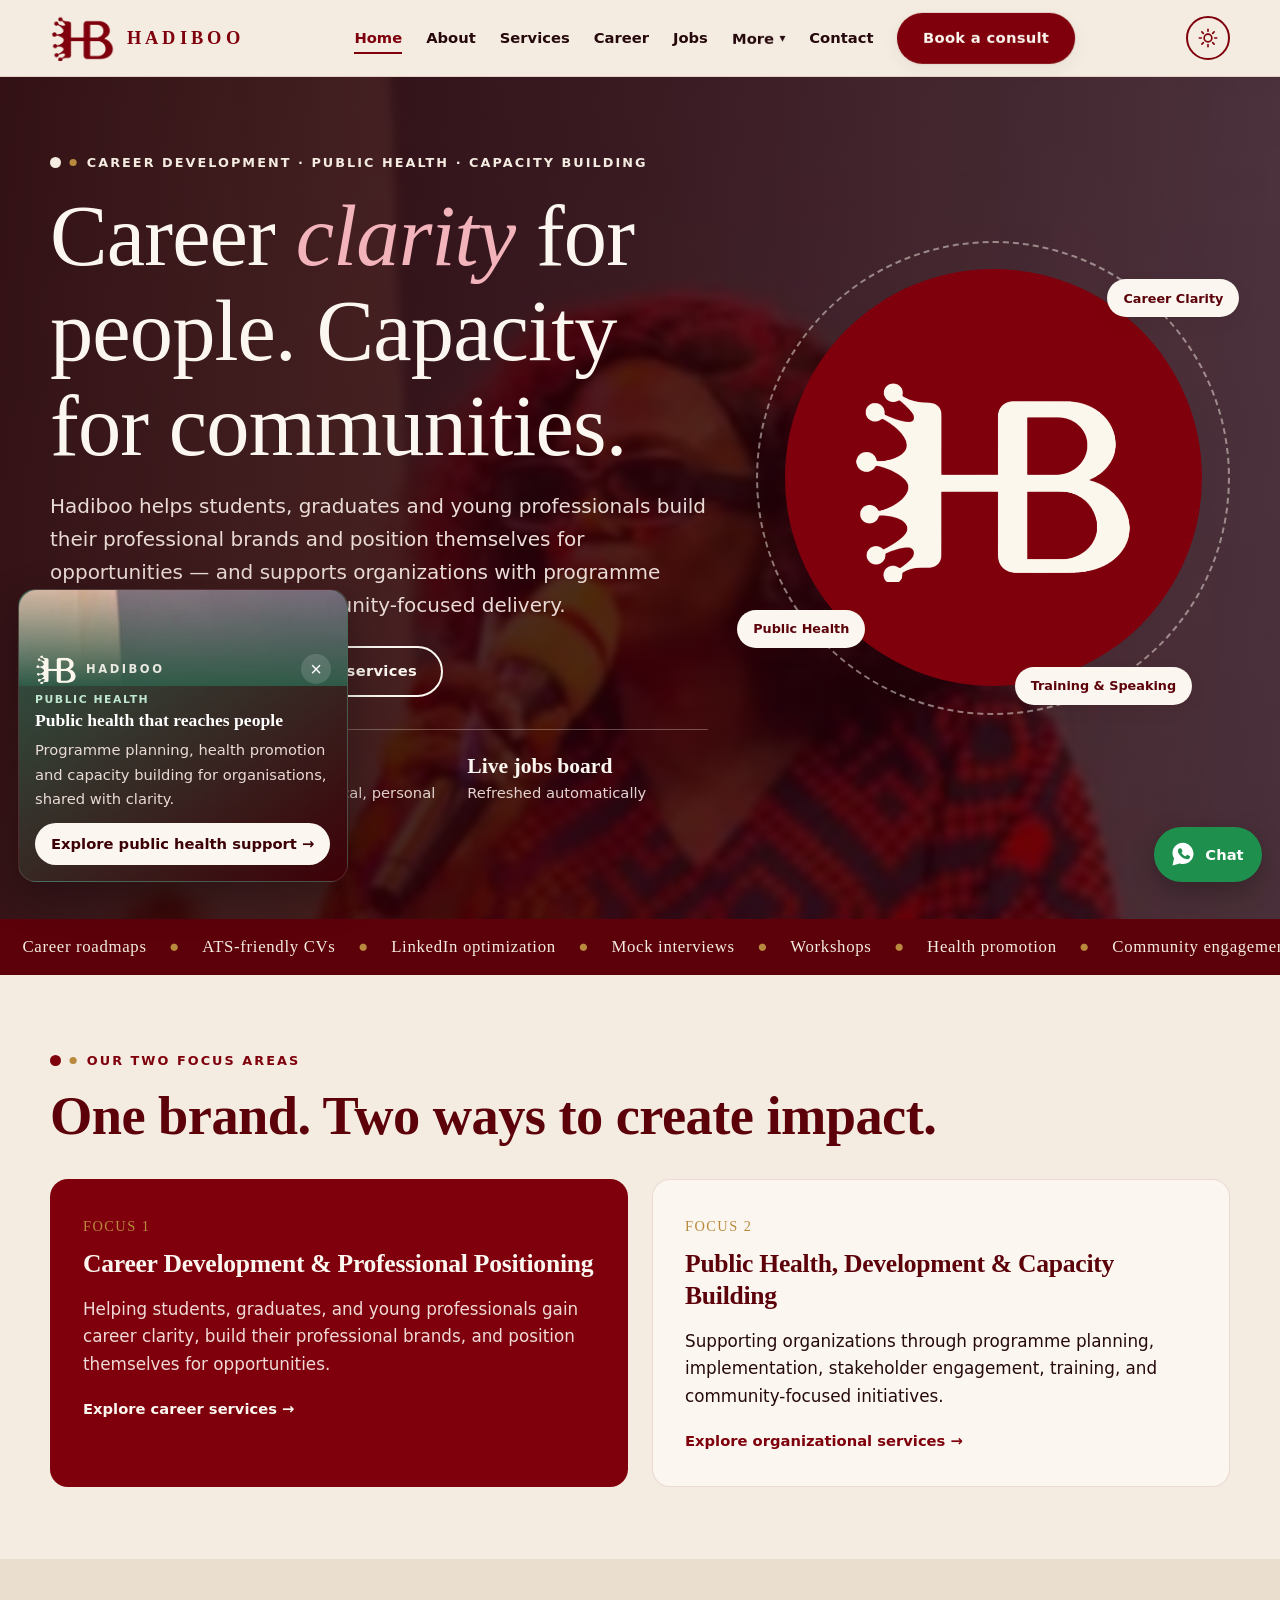
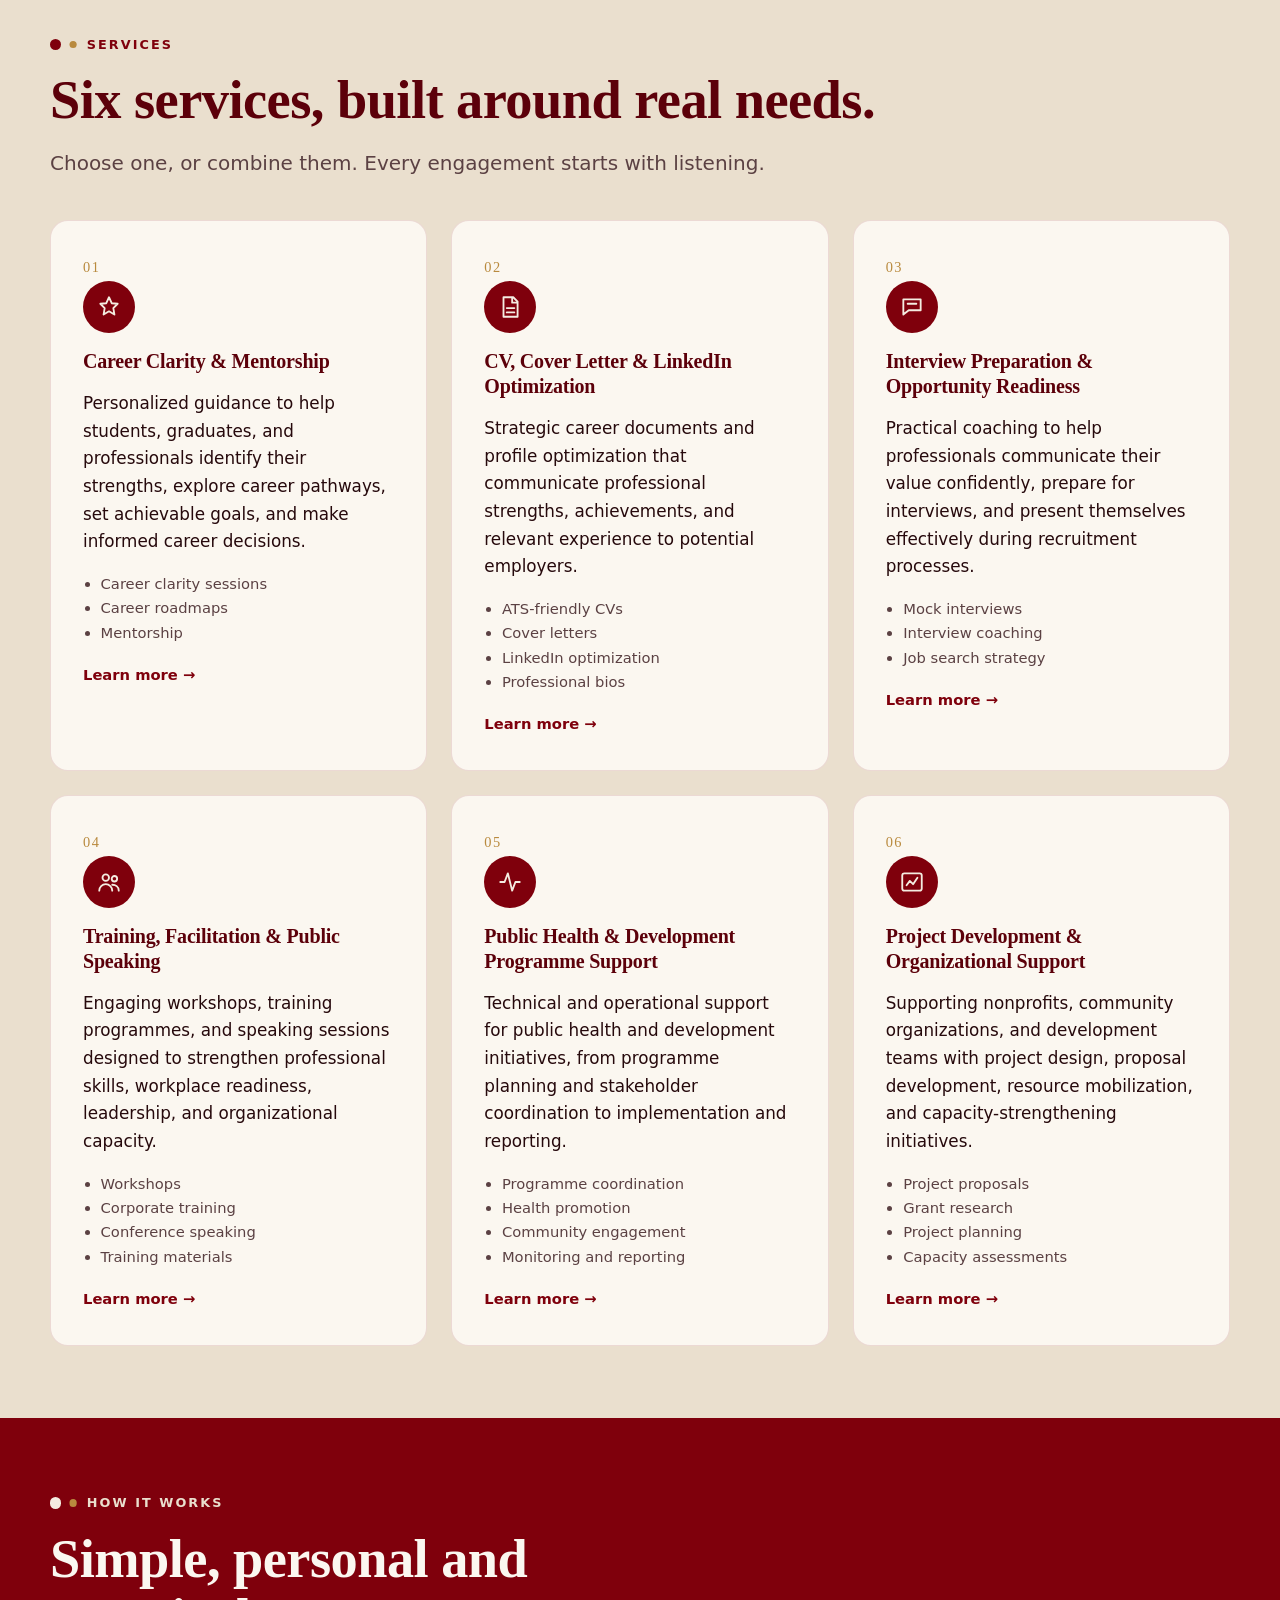
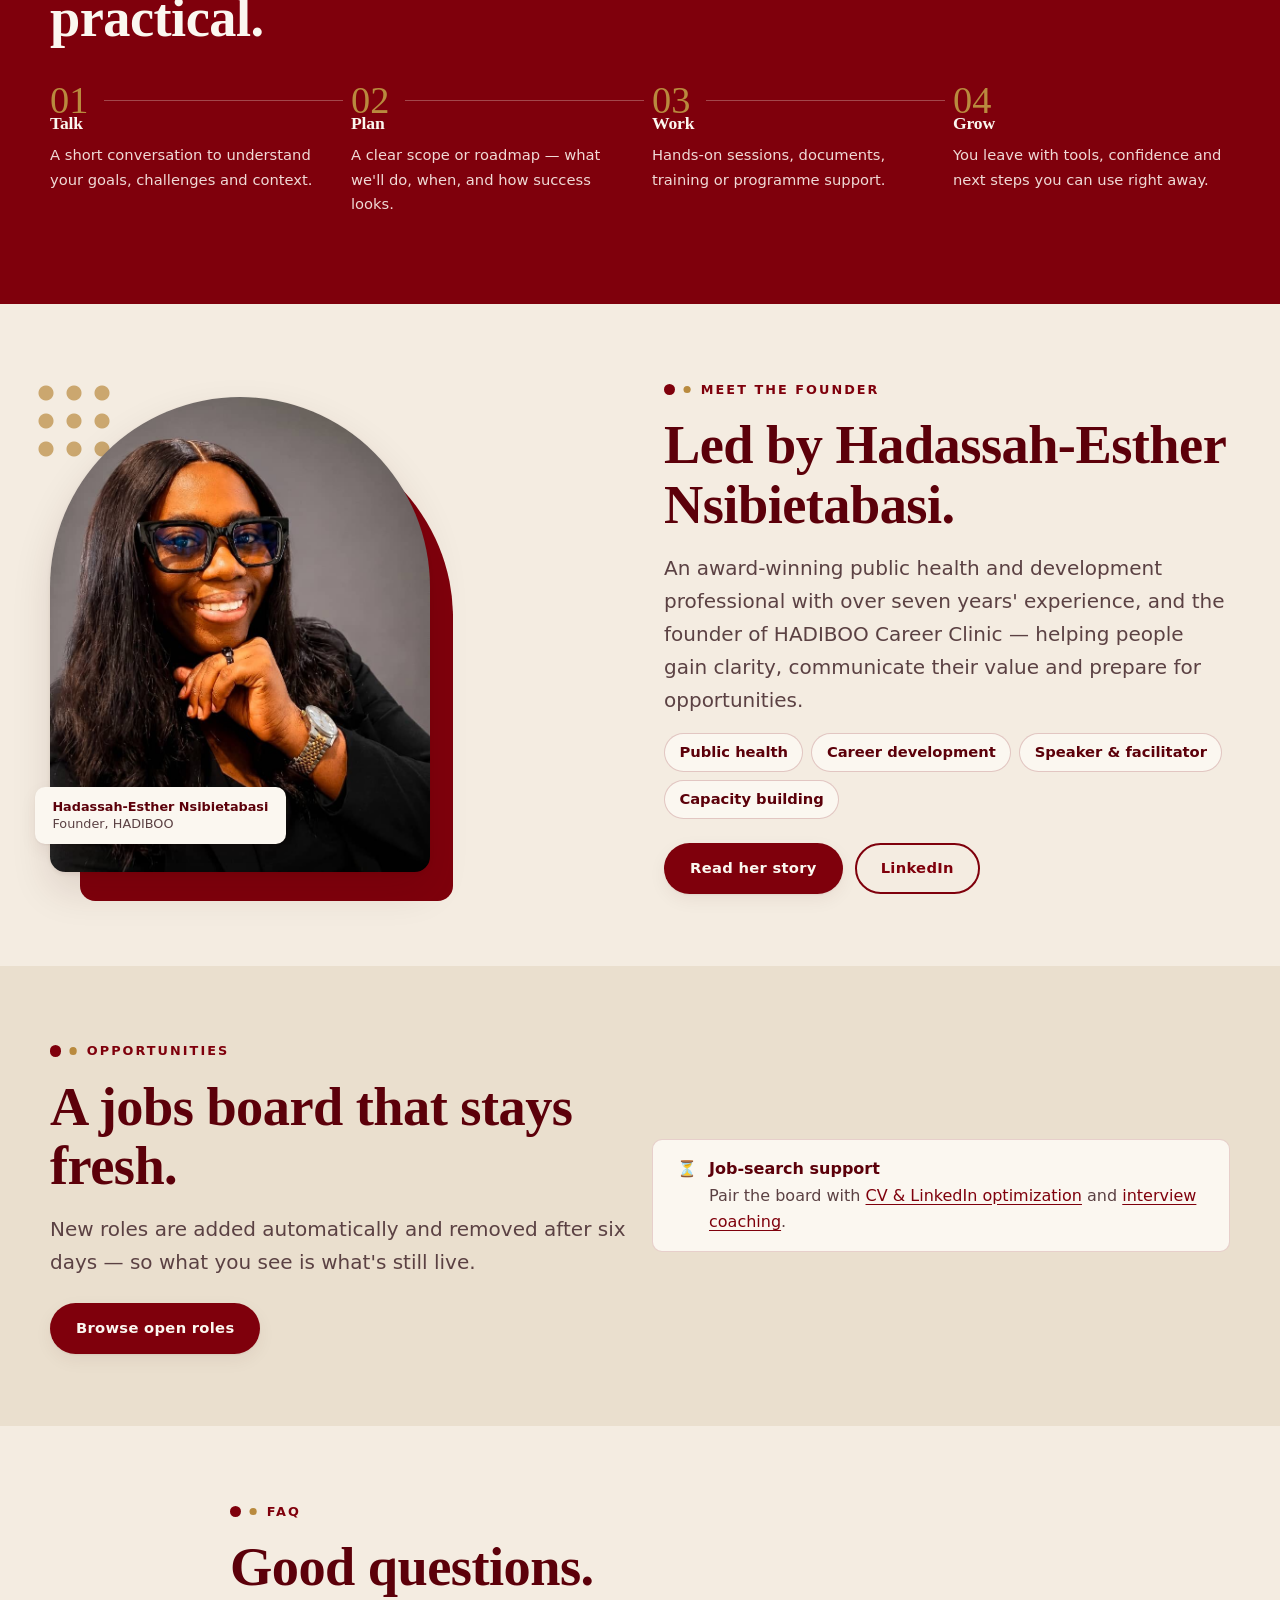
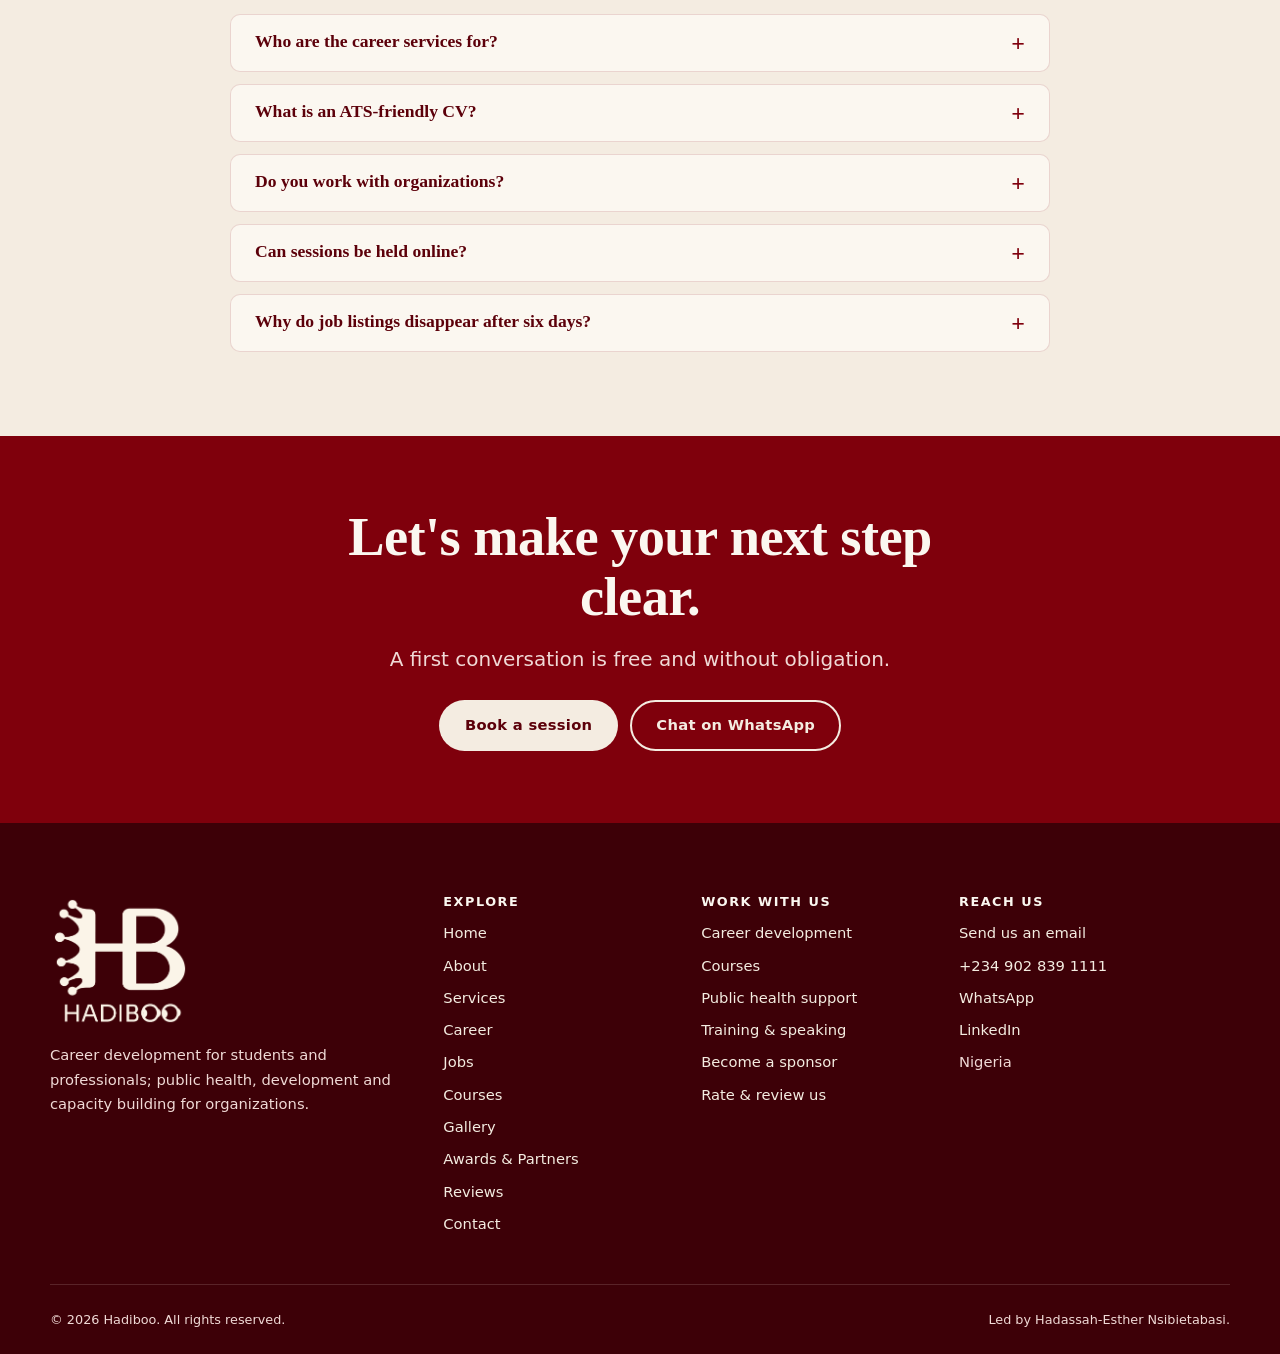
==== commit b5d711d3: "Banners with her pictures, animated About portrait and gallery with her photos and write-ups; cache-" ====
--- a/index.html
+++ b/index.html
@@ -9,11 +9,11 @@
 <meta name="referrer" content="strict-origin-when-cross-origin">
 <meta name="theme-color" content="#7f000c">
 <meta property="og:title" content="Hadiboo — Career Development, Public Health & Capacity Building"><meta property="og:description" content="Hadiboo helps students and professionals gain career clarity, and supports organizations with public health, development programmes, training and project development."><meta property="og:image" content="assets/logo-original.jpg">
-<script src="js/theme.js"></script>
+<script src="js/theme.js?v=20261121"></script>
 <link rel="icon" href="assets/favicon.png">
 <link rel="preconnect" href="https://fonts.googleapis.com"><link rel="preconnect" href="https://fonts.gstatic.com" crossorigin>
 <link href="https://fonts.googleapis.com/css2?family=Fraunces:ital,opsz,wght@0,9..144,400;0,9..144,500;0,9..144,600;1,9..144,400&family=Manrope:wght@400;500;600;700;800&display=swap" rel="stylesheet">
-<link rel="stylesheet" href="css/styles.css">
+<link rel="stylesheet" href="css/styles.css?v=20261121">
 </head>
 <body data-page="home">
 <main id="main">
@@ -65,12 +65,12 @@
 <section class="section section--cream2" id="home-sponsors" hidden><div class="container"><div class="reveal"><span class="eyebrow">Sponsors &amp; partners</span><h2>Backed by people who believe in the work.</h2></div><div class="sponsor-strip" id="home-sponsors-strip" style="margin-top:var(--s5)"></div><div class="btn-row" style="margin-top:var(--s5)"><a class="btn btn--ghost" href="recognition.html">Awards &amp; partners</a></div></div></section>
 <section class="section section--maroon cta"><div class="container reveal"><h2>Let's make your next step clear.</h2><p class="lead" style="margin-inline:auto">A first conversation is free and without obligation.</p><div class="btn-row"><a class="btn btn--light" href="contact.html#book">Book a session</a><a class="btn btn--outline-light" href="https://wa.me/2349028391111" rel="noopener">Chat on WhatsApp</a></div></div></section>
 </main>
-<script src="js/config.js"></script>
-<script src="js/supabase-config.js"></script>
-<script src="js/site-data.js"></script>
-<script src="js/layout.js"></script>
-<script src="js/lightbox.js"></script>
-<script src="js/recognition.js"></script>
-<script src="js/reviews.js"></script>
+<script src="js/config.js?v=20261121"></script>
+<script src="js/supabase-config.js?v=20261121"></script>
+<script src="js/site-data.js?v=20261121"></script>
+<script src="js/layout.js?v=20261121"></script>
+<script src="js/lightbox.js?v=20261121"></script>
+<script src="js/recognition.js?v=20261121"></script>
+<script src="js/reviews.js?v=20261121"></script>
 </body>
 </html>
--- a/css/styles.css
+++ b/css/styles.css
@@ -238,7 +238,6 @@
   .grid-3, .grid-2, .steps, .foot-grid, form .row { grid-template-columns: 1fr; }
   .jobs-bar { grid-template-columns: 1fr; }
   .job { grid-template-columns: 1fr; }
-  .chip.c1, .chip.c2, .chip.c3 { position: static; display: inline-block; margin: .25rem; }
 }
 
 /* ---------- About / portrait ---------- */
@@ -451,7 +450,7 @@
 /* fixes: readable Jooble shortcut chips (dark text on cream), job list paging, tidier hero on phones */
 .jb .links a { color: #5c000a; }
 .jobs-more { display: flex; justify-content: center; margin: var(--s5) 0 var(--s6); }
-@media (max-width: 760px) { .hero-art .chip { display: none; } }
+@media (max-width: 760px) { .hero-art .chip { padding: .4rem .75rem; } .chip.c1 { top: 4%; right: 0; } .chip.c2 { bottom: 12%; left: 0; } .chip.c3 { bottom: 0; right: 6%; } }
 
 /* ---------- motion: wavy brand name, zooming hero photo, spinning ring + word ---------- */
 .brand .wv { display: inline-block; will-change: transform; }
@@ -478,3 +477,31 @@
 .fb-cta { display: inline-block; background: #fbf7f0; color: #3d0007; font-weight: 800; font-size: var(--fs-sm); padding: .55rem 1rem; border-radius: var(--radius-pill); text-decoration: none; }
 .fb-cta:hover { background: #fff; }
 @media (max-width: 760px) { .fbanner { left: 12px; bottom: 12px; width: min(300px, calc(100vw - 92px)); padding: .7rem .8rem .8rem; } .fb-text { display: none; } .fb-title { font-size: 1rem; } }
+
+/* the words around the logo spin in place, one after another */
+.hero-art .chip { animation: spinWord 6s ease-in-out infinite; transform-origin: 50% 50%; }
+.hero-art .chip.c2 { animation-delay: 1s; } .hero-art .chip.c3 { animation-delay: 2s; }
+
+/* banner pictures + about/gallery motion */
+.fb-pic { height: 96px; margin: -.85rem -1rem .6rem; border-radius: var(--radius) var(--radius) 0 0; overflow: hidden; position: relative; }
+.fb-pic::after { content: ""; position: absolute; inset: 0; background: linear-gradient(180deg, rgba(0,0,0,.15), var(--fb-bg)); }
+.fb-pic img { width: 100%; height: 100%; object-fit: cover; animation: heroZoom 9s ease-in-out infinite alternate; }
+.fb-head { position: relative; z-index: 1; margin-top: -2.6rem; }
+@media (max-width: 760px) { .fb-pic { height: 64px; } .fb-head { margin-top: -2.1rem; } }
+
+.portrait img { animation: portraitFloat 6s ease-in-out infinite alternate; }
+.portrait::before { animation: archBreathe 5s ease-in-out infinite alternate; transform-origin: 50% 100%; }
+.portrait::after { animation: dotsDrift 7s ease-in-out infinite alternate; }
+.portrait figcaption { animation: portraitFloat 5s ease-in-out infinite alternate-reverse; }
+@keyframes portraitFloat { from { transform: translateY(0) scale(1); } to { transform: translateY(-12px) scale(1.025); } }
+@keyframes archBreathe { from { transform: scale(1) rotate(0); } to { transform: scale(1.05) rotate(1.5deg); } }
+@keyframes dotsDrift { from { transform: translate(0, 0); } to { transform: translate(12px, 10px); } }
+
+.g-item { animation: gRise .8s var(--ease) both; animation-delay: calc(var(--i, 0) * 90ms); overflow: hidden; }
+.g-item img { animation: heroZoom 10s ease-in-out infinite alternate; animation-delay: calc(var(--i, 0) * -1.3s); transition: filter .4s; }
+.g-item:hover img { filter: brightness(1.08) saturate(1.1); }
+.g-item.local img { aspect-ratio: 4 / 5; object-fit: cover; object-position: var(--pos, 50% 25%); }
+.g-item.local.sq img { aspect-ratio: 1 / 1; }
+.g-note { display: block; font-weight: 500; font-size: .78rem; opacity: 0; max-height: 0; transition: opacity .35s, max-height .35s; }
+.g-item:hover .g-note, .g-item:focus-visible .g-note { opacity: .95; max-height: 5em; }
+@keyframes gRise { from { opacity: 0; transform: translateY(26px) scale(.96); } to { opacity: 1; transform: none; } }
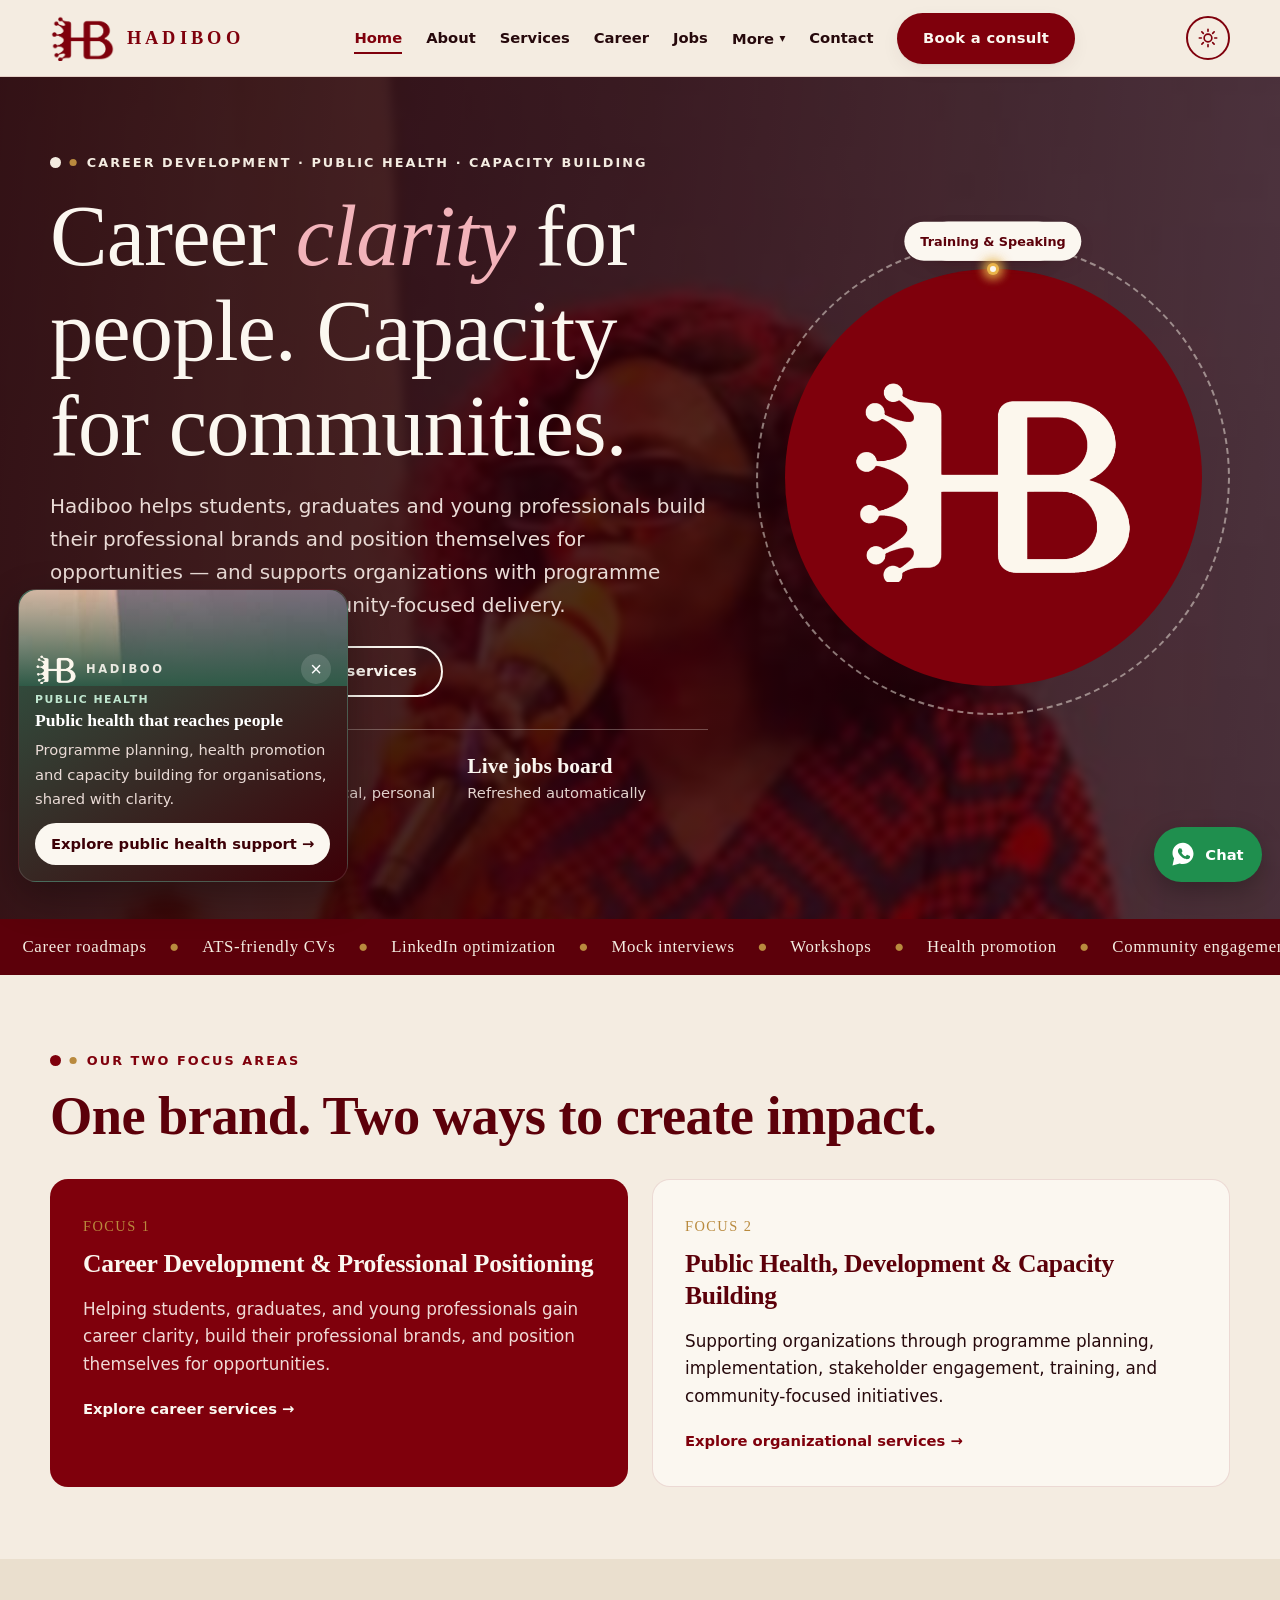
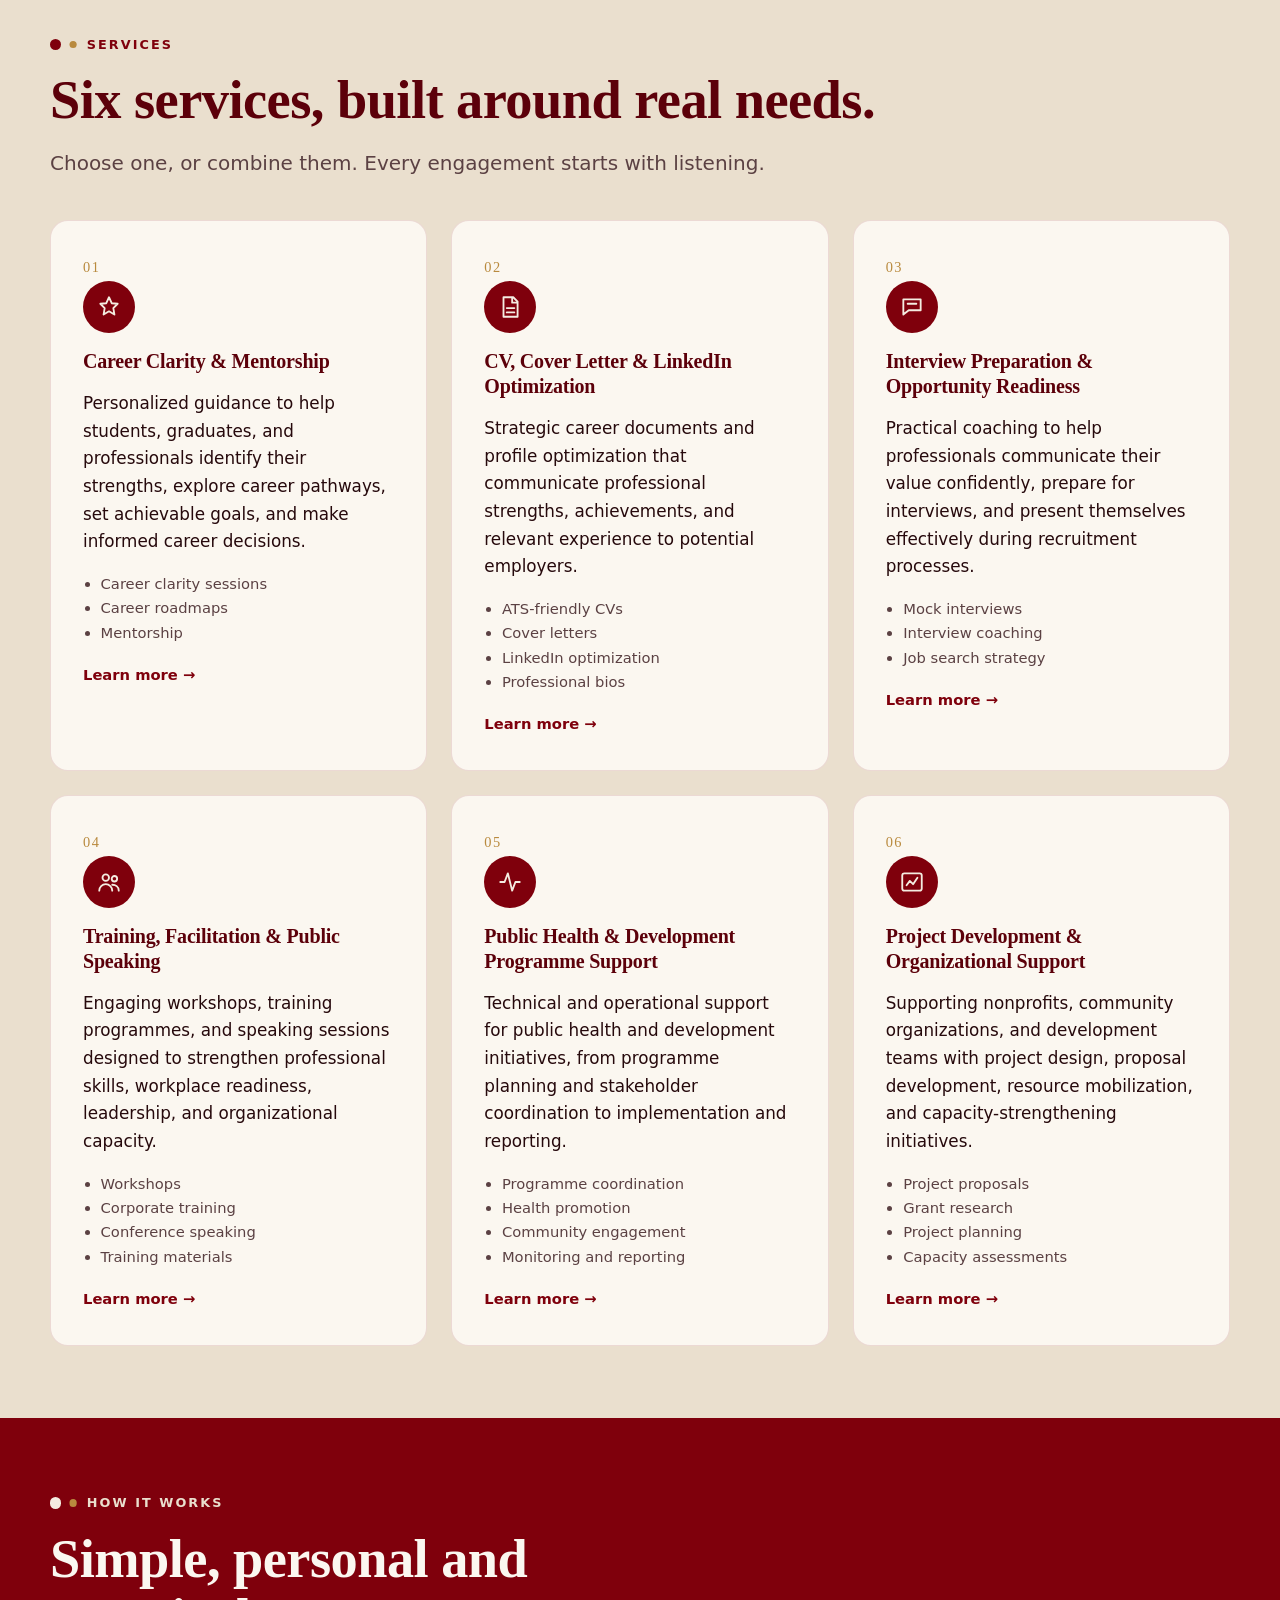
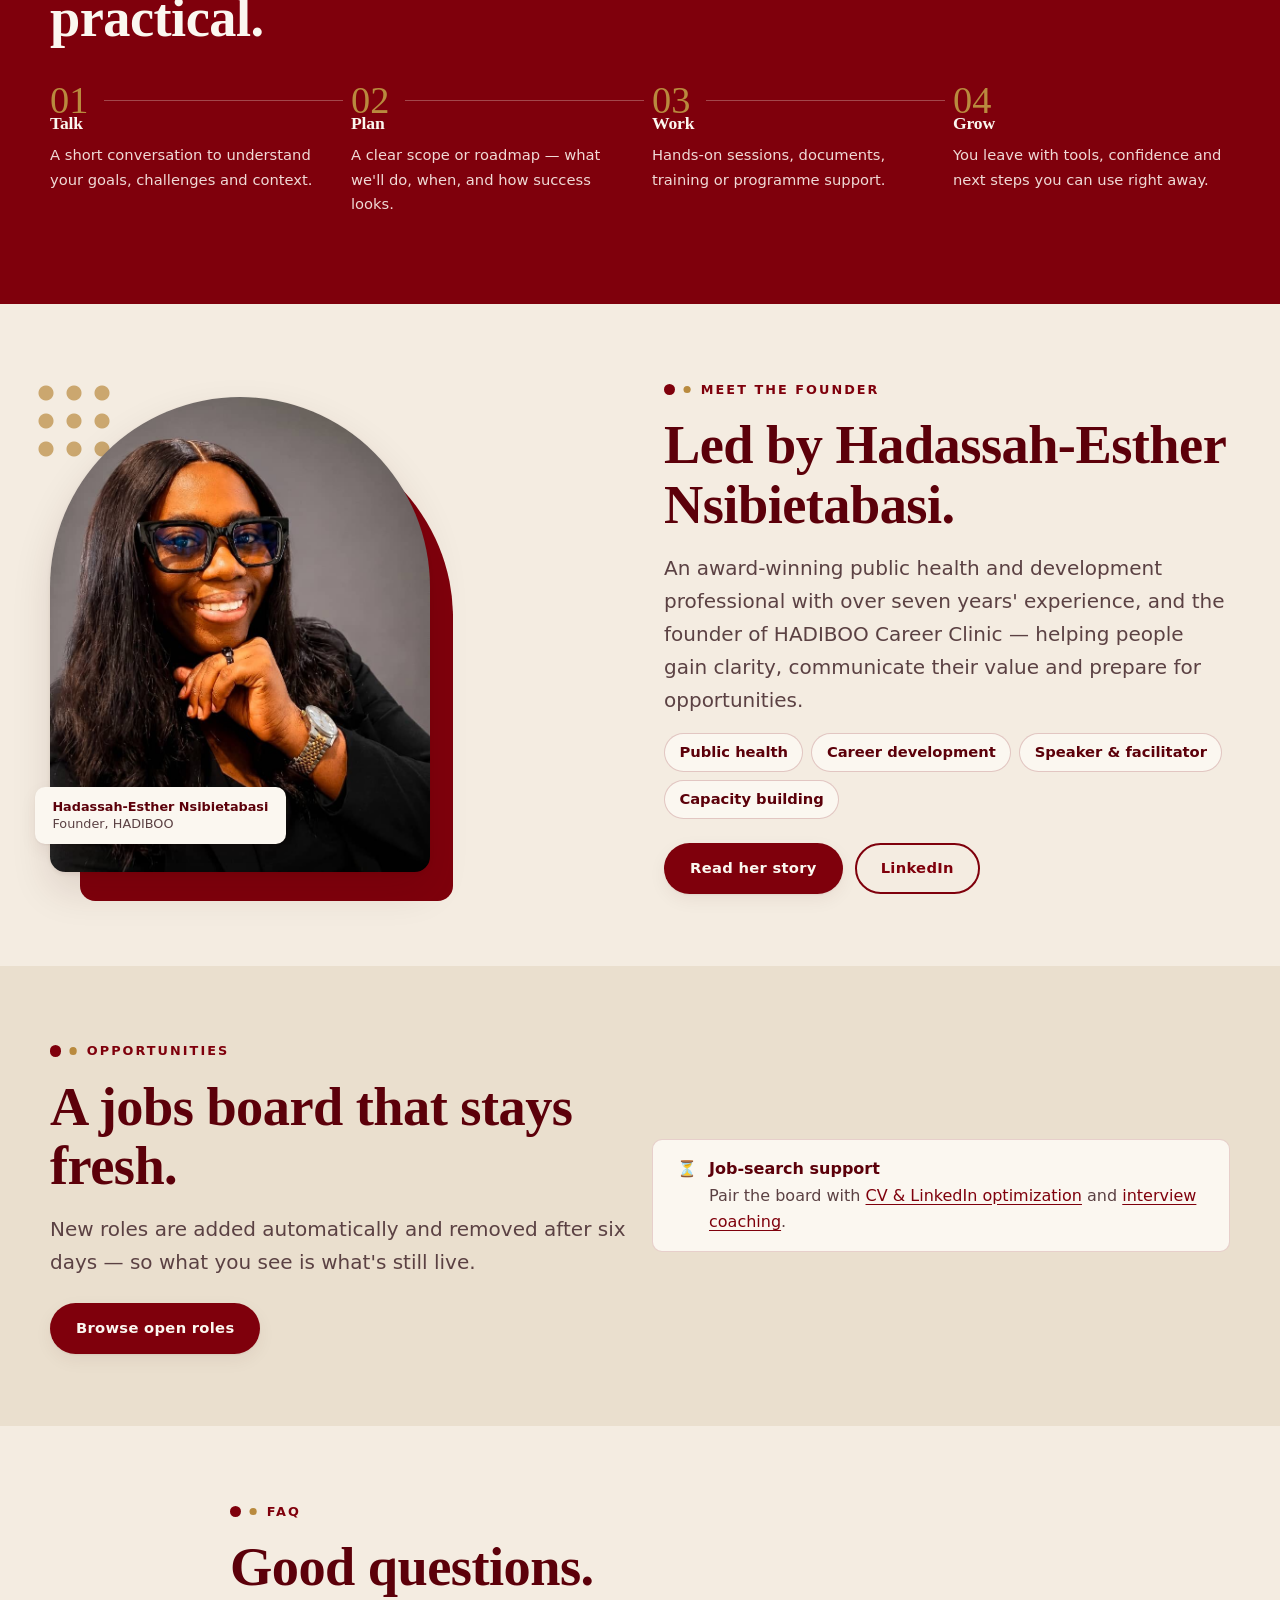
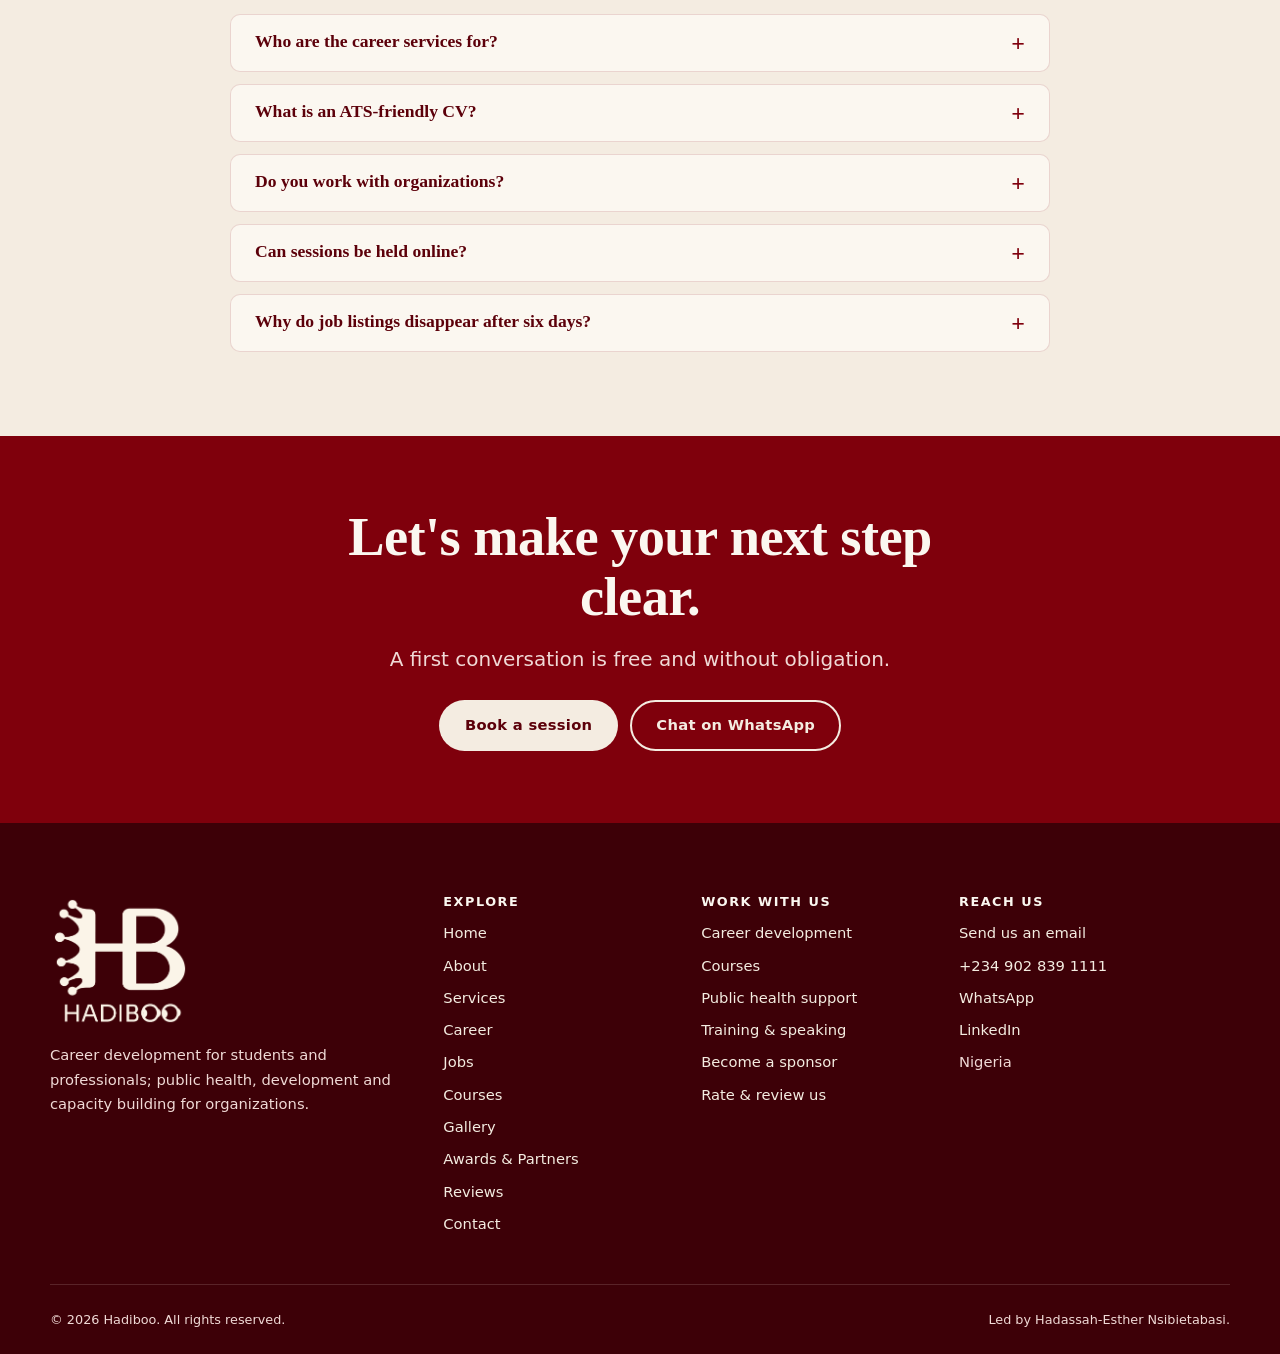
==== commit 1fc3581a: "Hero: chips orbit the logo, gold dots circle, glow/beat animations; clip horizontal overflow Co-Auth" ====
--- a/index.html
+++ b/index.html
@@ -9,11 +9,11 @@
 <meta name="referrer" content="strict-origin-when-cross-origin">
 <meta name="theme-color" content="#7f000c">
 <meta property="og:title" content="Hadiboo — Career Development, Public Health & Capacity Building"><meta property="og:description" content="Hadiboo helps students and professionals gain career clarity, and supports organizations with public health, development programmes, training and project development."><meta property="og:image" content="assets/logo-original.jpg">
-<script src="js/theme.js?v=20261121"></script>
+<script src="js/theme.js?v=20261122"></script>
 <link rel="icon" href="assets/favicon.png">
 <link rel="preconnect" href="https://fonts.googleapis.com"><link rel="preconnect" href="https://fonts.gstatic.com" crossorigin>
 <link href="https://fonts.googleapis.com/css2?family=Fraunces:ital,opsz,wght@0,9..144,400;0,9..144,500;0,9..144,600;1,9..144,400&family=Manrope:wght@400;500;600;700;800&display=swap" rel="stylesheet">
-<link rel="stylesheet" href="css/styles.css?v=20261121">
+<link rel="stylesheet" href="css/styles.css?v=20261122">
 </head>
 <body data-page="home">
 <main id="main">
@@ -25,7 +25,7 @@
 <div class="btn-row"><a class="btn btn--primary" href="contact.html#book">Book a session</a><a class="btn btn--ghost" href="services.html">See all 6 services</a></div>
 <div class="hero-stats"><div><strong>2 focus areas</strong><span>People &amp; organizations</span></div><div><strong>6 services</strong><span>Clear, practical, personal</span></div><div><strong>Live jobs board</strong><span>Refreshed automatically</span></div></div>
 </div>
-<div class="hero-art" aria-hidden="true"><div class="ring"></div><div class="disc"></div><img src="assets/logo-mark.png" alt=""><span class="chip c1">Career Clarity</span><span class="chip c2">Public Health</span><span class="chip c3">Training &amp; Speaking</span></div></div></section>
+<div class="hero-art" aria-hidden="true"><div class="ring"></div><div class="disc"></div><img src="assets/logo-mark.png" alt=""><span class="op o1" style="--d:0s"><span class="cw"><span class="chip">Career Clarity</span></span></span><span class="op o2" style="--d:-8s"><span class="cw"><span class="chip">Public Health</span></span></span><span class="op o3" style="--d:-16s"><span class="cw"><span class="chip">Training &amp; Speaking</span></span></span><span class="od d1" style="--d:0s"><i></i></span><span class="od d2" style="--d:-3s"><i></i></span><span class="od d3" style="--d:-6s"><i></i></span></div></div></section>
 
 <div class="marquee" aria-hidden="true"><div><span>Career roadmaps</span><i>●</i><span>ATS-friendly CVs</span><i>●</i><span>LinkedIn optimization</span><i>●</i><span>Mock interviews</span><i>●</i><span>Workshops</span><i>●</i><span>Health promotion</span><i>●</i><span>Community engagement</span><i>●</i><span>Grant research</span><i>●</i><span>Career roadmaps</span><i>●</i><span>ATS-friendly CVs</span><i>●</i><span>LinkedIn optimization</span><i>●</i><span>Mock interviews</span><i>●</i><span>Workshops</span><i>●</i><span>Health promotion</span><i>●</i><span>Community engagement</span><i>●</i><span>Grant research</span><i>●</i></div></div>
 
@@ -65,12 +65,12 @@
 <section class="section section--cream2" id="home-sponsors" hidden><div class="container"><div class="reveal"><span class="eyebrow">Sponsors &amp; partners</span><h2>Backed by people who believe in the work.</h2></div><div class="sponsor-strip" id="home-sponsors-strip" style="margin-top:var(--s5)"></div><div class="btn-row" style="margin-top:var(--s5)"><a class="btn btn--ghost" href="recognition.html">Awards &amp; partners</a></div></div></section>
 <section class="section section--maroon cta"><div class="container reveal"><h2>Let's make your next step clear.</h2><p class="lead" style="margin-inline:auto">A first conversation is free and without obligation.</p><div class="btn-row"><a class="btn btn--light" href="contact.html#book">Book a session</a><a class="btn btn--outline-light" href="https://wa.me/2349028391111" rel="noopener">Chat on WhatsApp</a></div></div></section>
 </main>
-<script src="js/config.js?v=20261121"></script>
-<script src="js/supabase-config.js?v=20261121"></script>
-<script src="js/site-data.js?v=20261121"></script>
-<script src="js/layout.js?v=20261121"></script>
-<script src="js/lightbox.js?v=20261121"></script>
-<script src="js/recognition.js?v=20261121"></script>
-<script src="js/reviews.js?v=20261121"></script>
+<script src="js/config.js?v=20261122"></script>
+<script src="js/supabase-config.js?v=20261122"></script>
+<script src="js/site-data.js?v=20261122"></script>
+<script src="js/layout.js?v=20261122"></script>
+<script src="js/lightbox.js?v=20261122"></script>
+<script src="js/recognition.js?v=20261122"></script>
+<script src="js/reviews.js?v=20261122"></script>
 </body>
 </html>
--- a/css/styles.css
+++ b/css/styles.css
@@ -479,8 +479,6 @@
 @media (max-width: 760px) { .fbanner { left: 12px; bottom: 12px; width: min(300px, calc(100vw - 92px)); padding: .7rem .8rem .8rem; } .fb-text { display: none; } .fb-title { font-size: 1rem; } }
 
 /* the words around the logo spin in place, one after another */
-.hero-art .chip { animation: spinWord 6s ease-in-out infinite; transform-origin: 50% 50%; }
-.hero-art .chip.c2 { animation-delay: 1s; } .hero-art .chip.c3 { animation-delay: 2s; }
 
 /* banner pictures + about/gallery motion */
 .fb-pic { height: 96px; margin: -.85rem -1rem .6rem; border-radius: var(--radius) var(--radius) 0 0; overflow: hidden; position: relative; }
@@ -505,3 +503,20 @@
 .g-note { display: block; font-weight: 500; font-size: .78rem; opacity: 0; max-height: 0; transition: opacity .35s, max-height .35s; }
 .g-item:hover .g-note, .g-item:focus-visible .g-note { opacity: .95; max-height: 5em; }
 @keyframes gRise { from { opacity: 0; transform: translateY(26px) scale(.96); } to { opacity: 1; transform: none; } }
+
+/* ---------- chips orbit the logo; gold dots circle the disc; glow pulses ---------- */
+.hero-art .op, .hero-art .od { position: absolute; inset: 0; animation: spin 24s linear infinite; animation-delay: var(--d); pointer-events: none; }
+.hero-art .od { animation-duration: 9s; animation-direction: reverse; }
+.hero-art .od i { position: absolute; left: 50%; top: 6%; width: 12px; height: 12px; margin: -6px 0 0 -6px; border-radius: 50%; background: #e9b44c; box-shadow: 0 0 12px 3px rgba(233,180,76,.7); animation: dotPulse 1.6s ease-in-out infinite; }
+.hero-art .od.d2 i { width: 8px; height: 8px; margin: -4px 0 0 -4px; } .hero-art .od.d3 i { width: 6px; height: 6px; margin: -3px 0 0 -3px; background: #fbf7f0; }
+.hero-art .cw { position: absolute; left: 50%; top: 0; width: 0; height: 0; animation: spin 24s linear infinite reverse; animation-delay: var(--d); }
+.hero-art .chip { position: absolute; left: 0; top: 0; translate: -50% -50%; white-space: nowrap; animation: spinWord 6s ease-in-out infinite, chipGlow 2.4s ease-in-out infinite; }
+.hero-art .o2 .chip { animation-delay: 1s, .6s; } .hero-art .o3 .chip { animation-delay: 2s, 1.2s; }
+.hero-art .disc { animation: discGlow 3.2s ease-in-out infinite; }
+.hero-art img { animation: logoBeat 3.2s ease-in-out infinite; }
+@keyframes dotPulse { 50% { transform: scale(1.6); opacity: .75; } }
+@keyframes chipGlow { 50% { box-shadow: 0 0 0 5px rgba(233,180,76,.35), 0 6px 18px rgba(0,0,0,.25); } }
+@keyframes discGlow { 50% { box-shadow: 0 0 40px 8px rgba(233,180,76,.35); } }
+@keyframes logoBeat { 50% { transform: scale(1.05); } }
+@media (max-width: 760px) { .hero-art { width: 78%; } .hero-art .chip { padding: .35rem .65rem; font-size: .7rem; } }
+html, body { overflow-x: clip; }
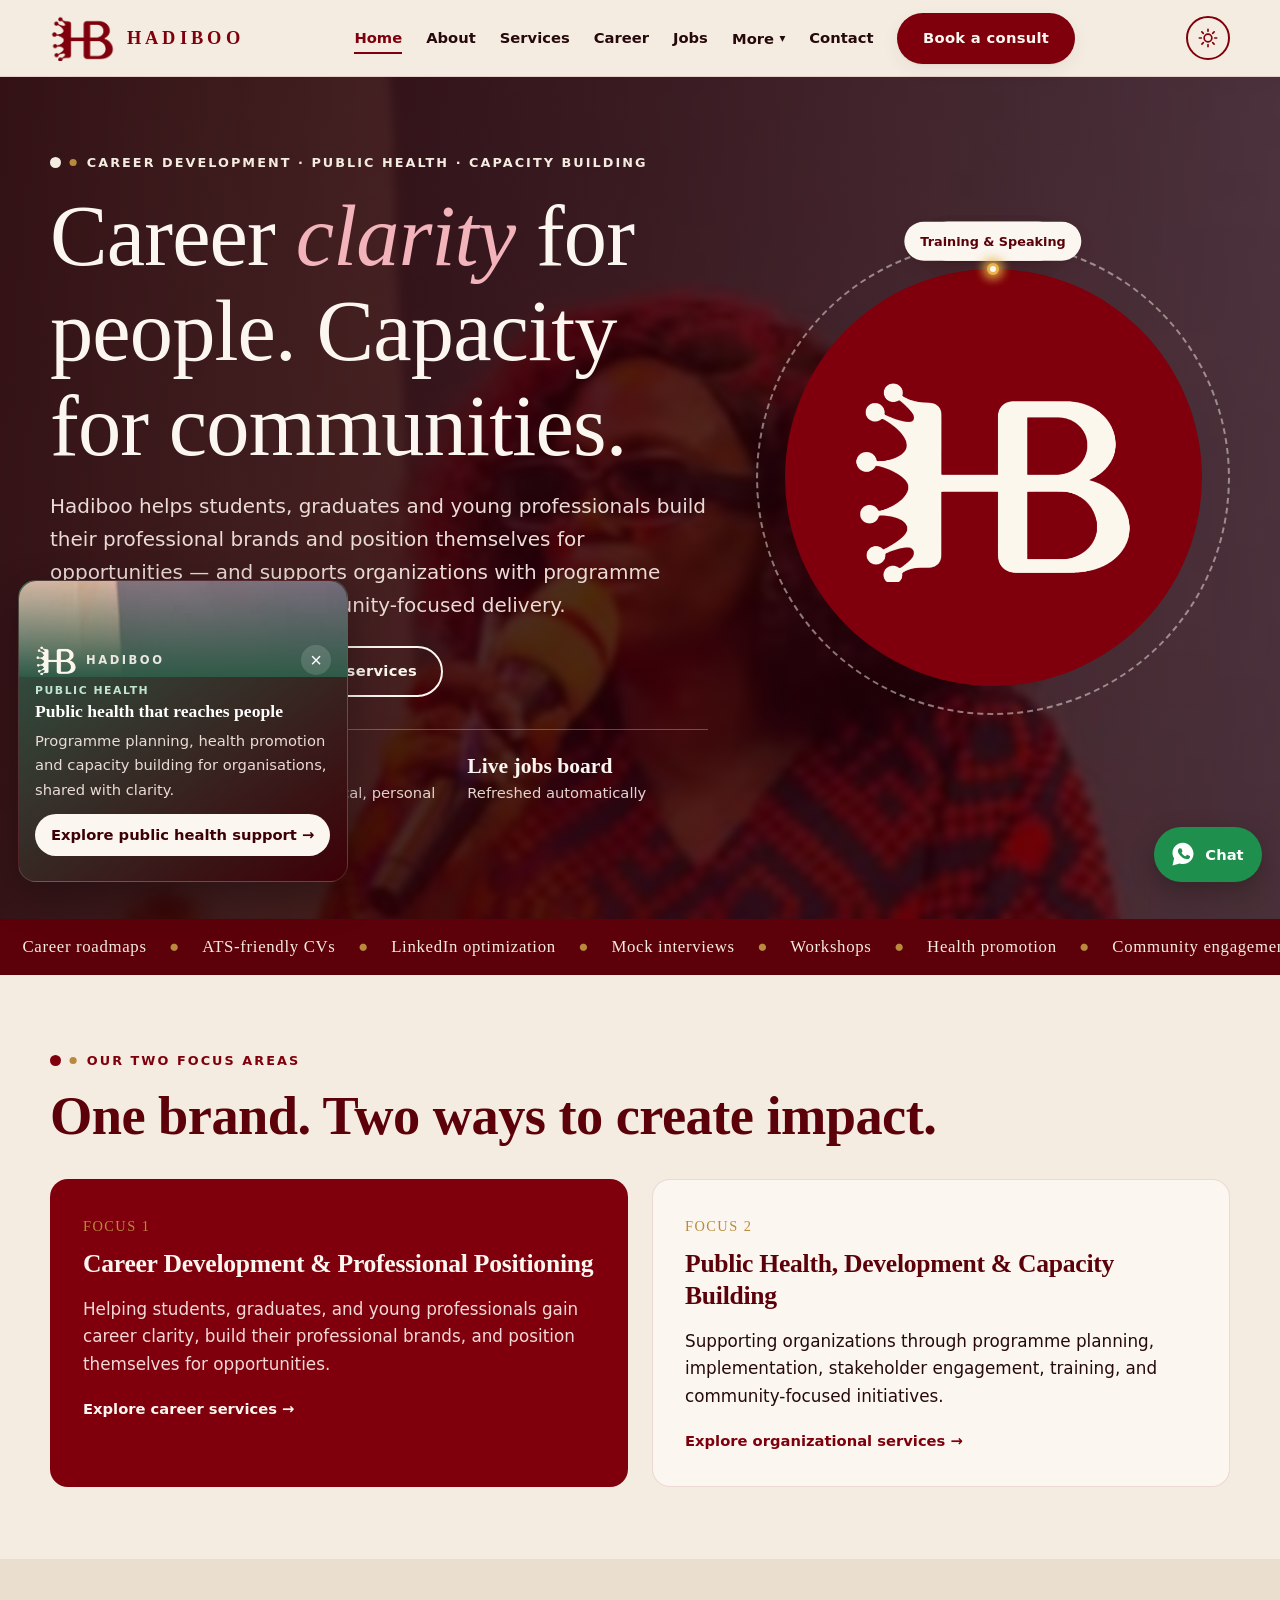
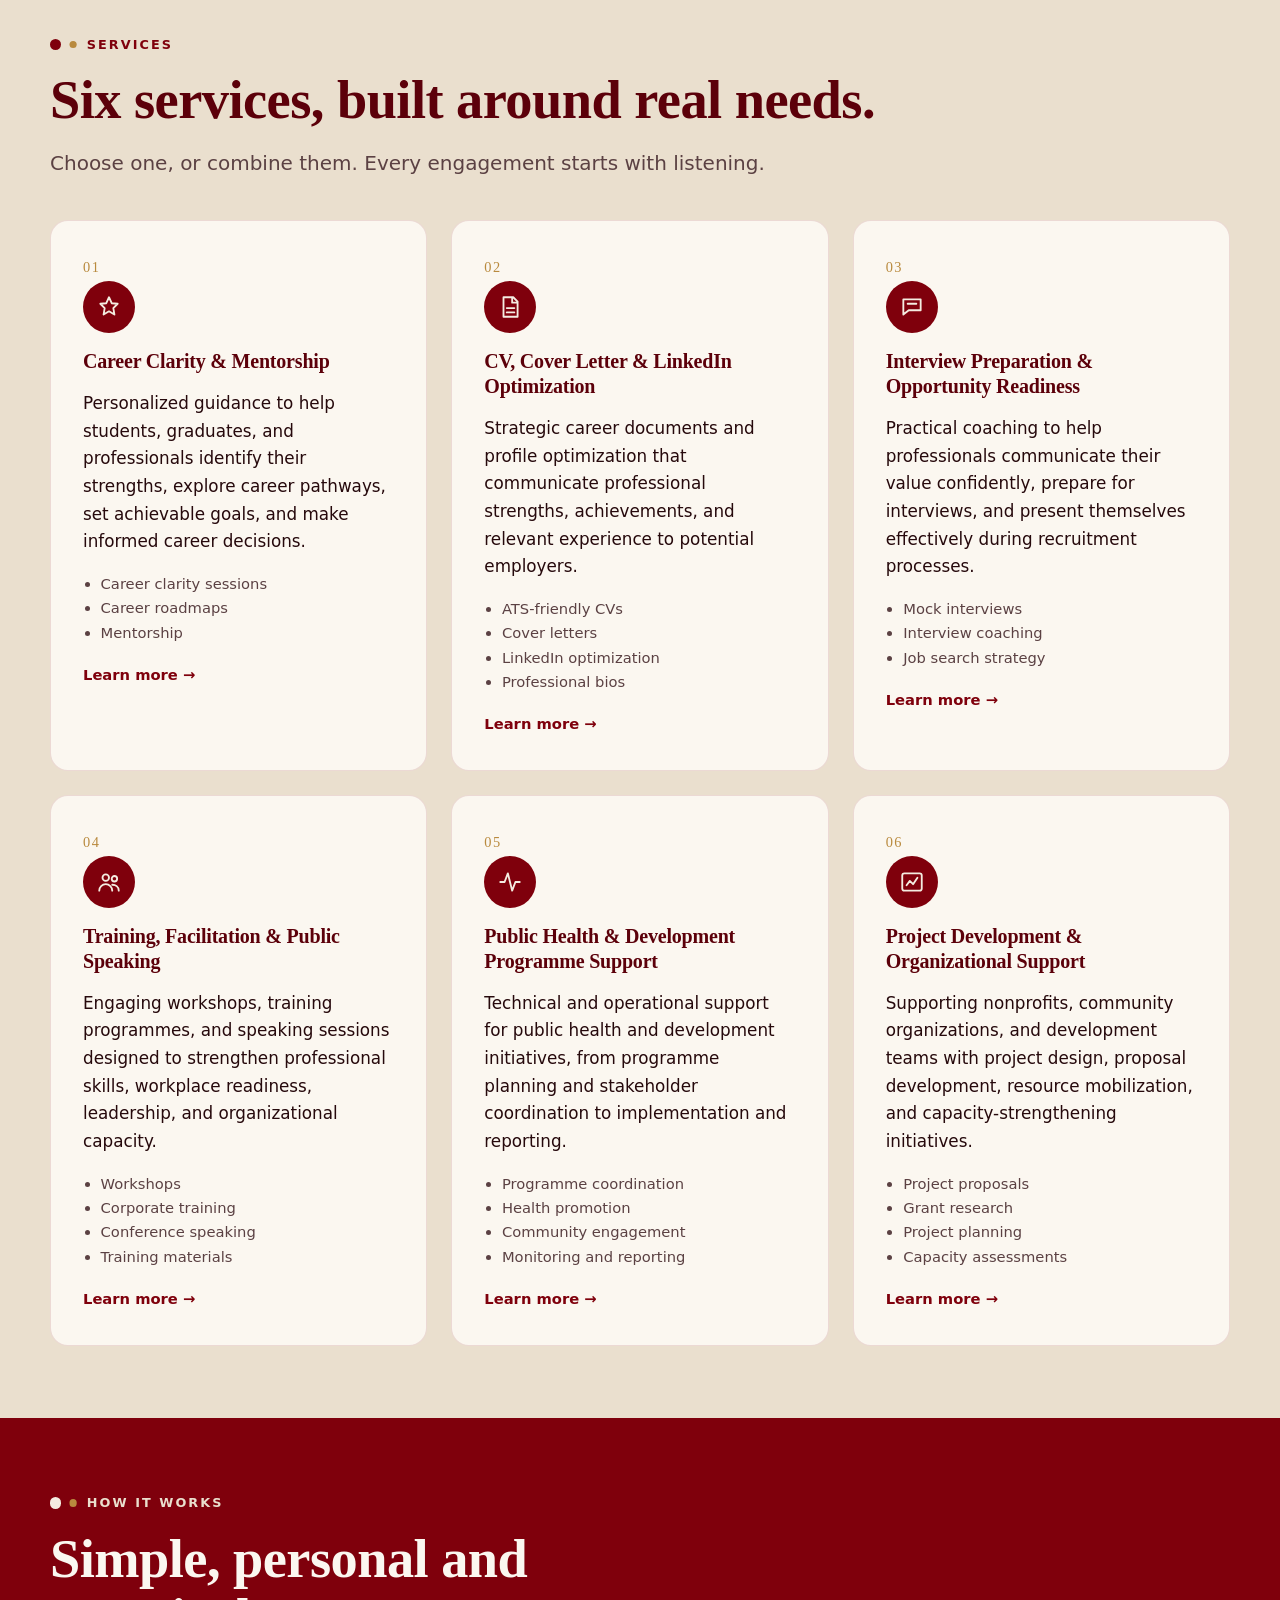
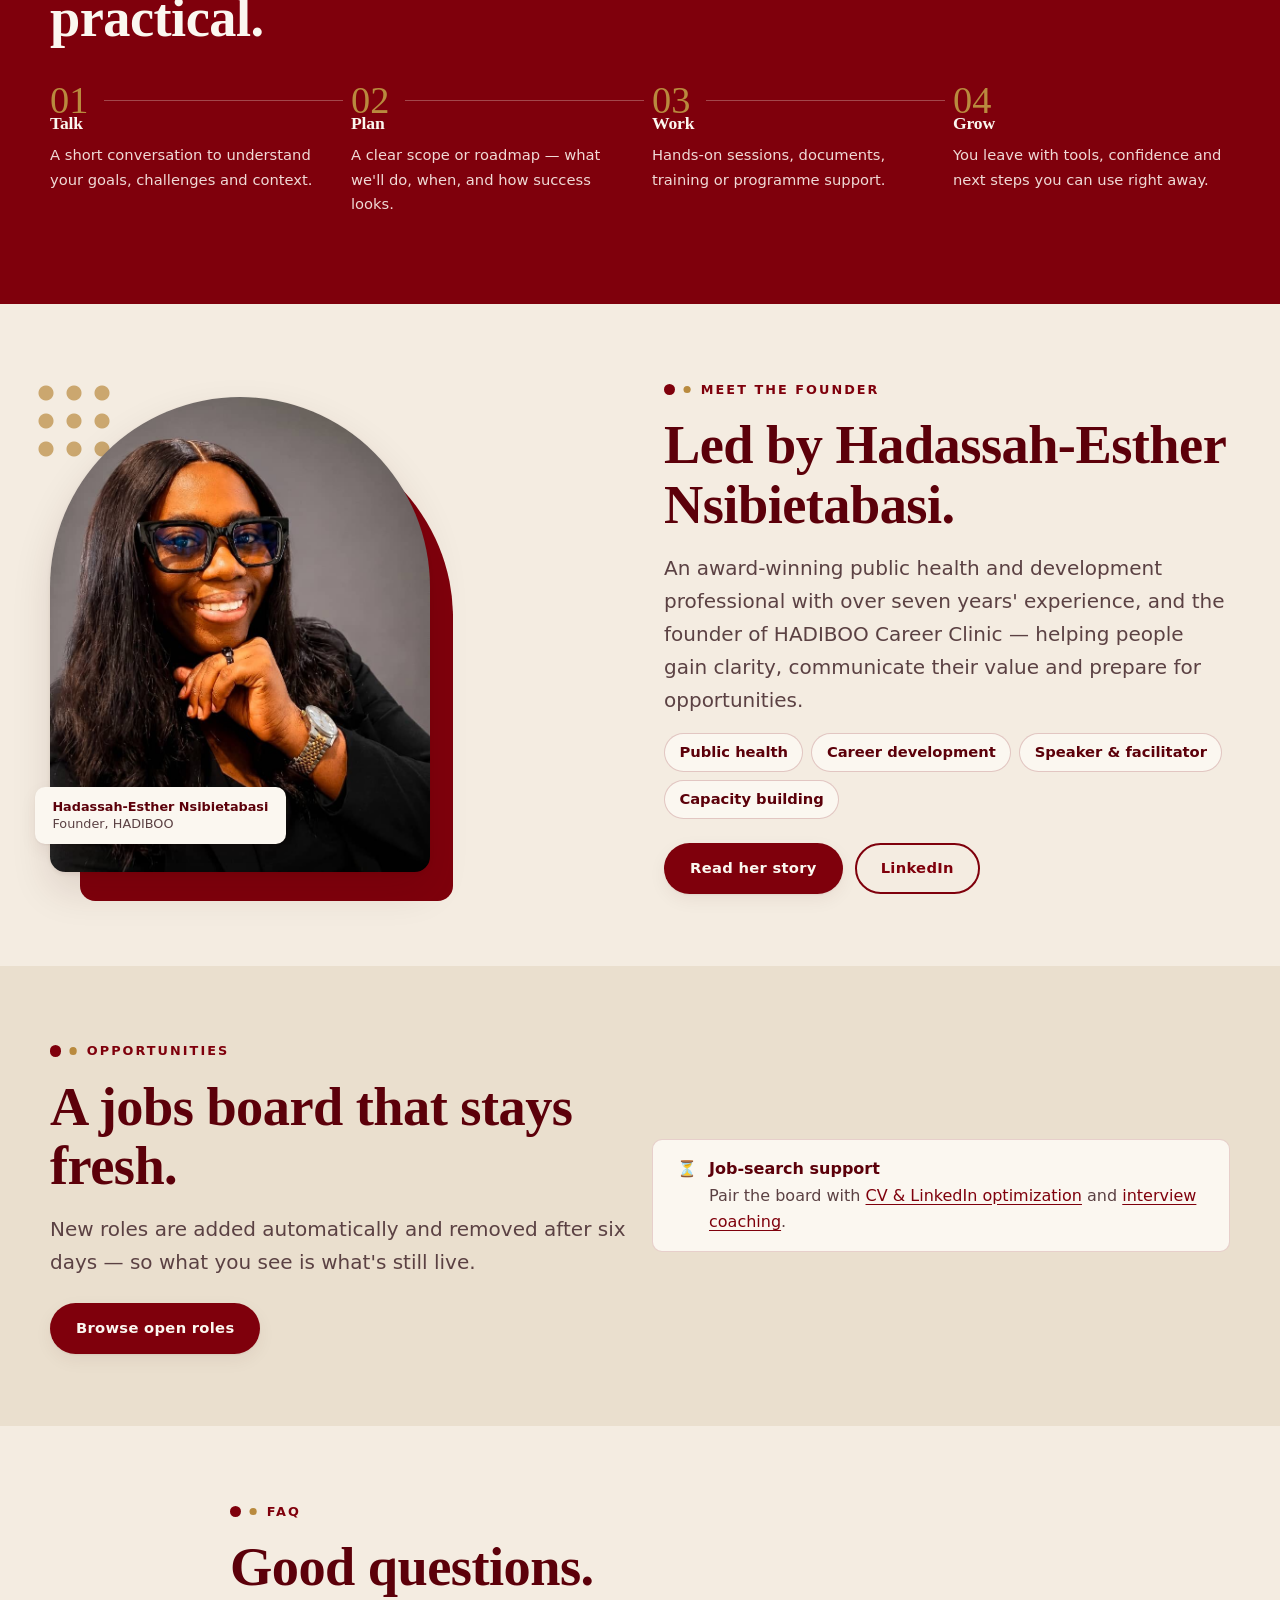
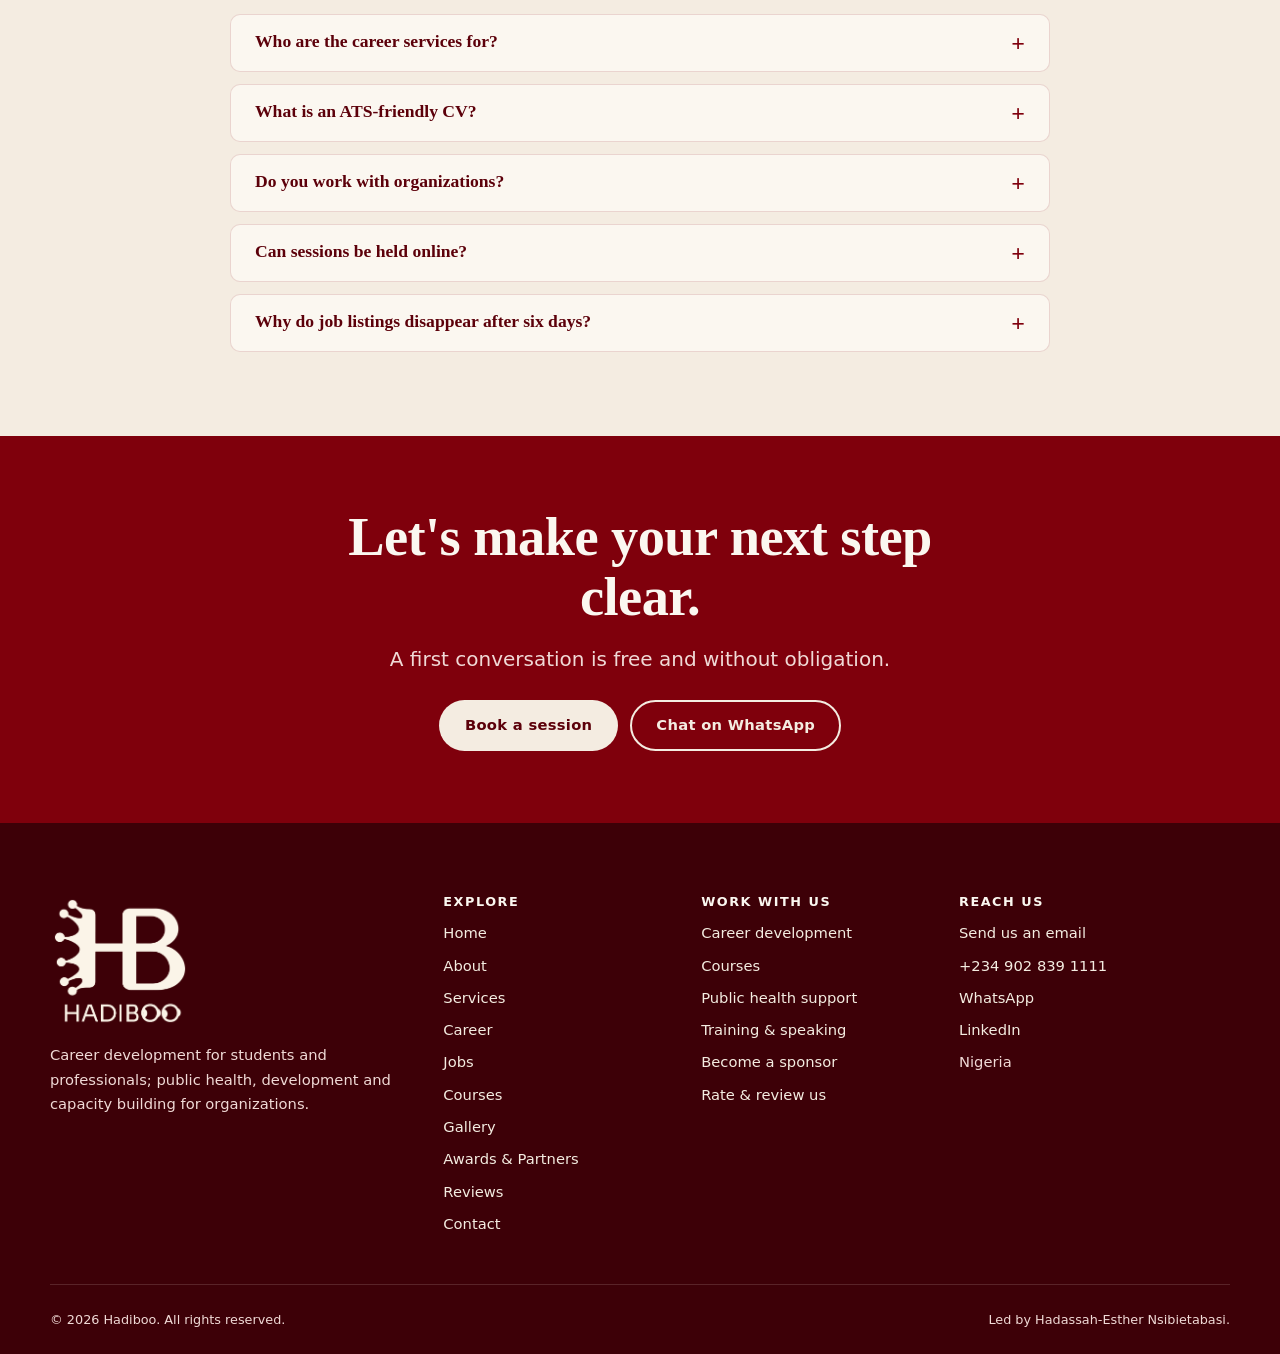
==== commit 8534457f: "Banner: slide-in bounce, bobbing, glow, logo spin, shimmer, CTA pulse/sweep, photo zoom (ignores red" ====
--- a/index.html
+++ b/index.html
@@ -9,11 +9,11 @@
 <meta name="referrer" content="strict-origin-when-cross-origin">
 <meta name="theme-color" content="#7f000c">
 <meta property="og:title" content="Hadiboo — Career Development, Public Health & Capacity Building"><meta property="og:description" content="Hadiboo helps students and professionals gain career clarity, and supports organizations with public health, development programmes, training and project development."><meta property="og:image" content="assets/logo-original.jpg">
-<script src="js/theme.js?v=20261122"></script>
+<script src="js/theme.js?v=20261123"></script>
 <link rel="icon" href="assets/favicon.png">
 <link rel="preconnect" href="https://fonts.googleapis.com"><link rel="preconnect" href="https://fonts.gstatic.com" crossorigin>
 <link href="https://fonts.googleapis.com/css2?family=Fraunces:ital,opsz,wght@0,9..144,400;0,9..144,500;0,9..144,600;1,9..144,400&family=Manrope:wght@400;500;600;700;800&display=swap" rel="stylesheet">
-<link rel="stylesheet" href="css/styles.css?v=20261122">
+<link rel="stylesheet" href="css/styles.css?v=20261123">
 </head>
 <body data-page="home">
 <main id="main">
@@ -65,12 +65,13 @@
 <section class="section section--cream2" id="home-sponsors" hidden><div class="container"><div class="reveal"><span class="eyebrow">Sponsors &amp; partners</span><h2>Backed by people who believe in the work.</h2></div><div class="sponsor-strip" id="home-sponsors-strip" style="margin-top:var(--s5)"></div><div class="btn-row" style="margin-top:var(--s5)"><a class="btn btn--ghost" href="recognition.html">Awards &amp; partners</a></div></div></section>
 <section class="section section--maroon cta"><div class="container reveal"><h2>Let's make your next step clear.</h2><p class="lead" style="margin-inline:auto">A first conversation is free and without obligation.</p><div class="btn-row"><a class="btn btn--light" href="contact.html#book">Book a session</a><a class="btn btn--outline-light" href="https://wa.me/2349028391111" rel="noopener">Chat on WhatsApp</a></div></div></section>
 </main>
-<script src="js/config.js?v=20261122"></script>
-<script src="js/supabase-config.js?v=20261122"></script>
-<script src="js/site-data.js?v=20261122"></script>
-<script src="js/layout.js?v=20261122"></script>
-<script src="js/lightbox.js?v=20261122"></script>
-<script src="js/recognition.js?v=20261122"></script>
-<script src="js/reviews.js?v=20261122"></script>
+<script src="js/config.js?v=20261123"></script>
+<script src="js/supabase-config.js?v=20261123"></script>
+<script src="js/site-data.js?v=20261123"></script>
+<script src="js/layout.js?v=20261123"></script>
+<script src="js/lightbox.js?v=20261123"></script>
+<script src="js/recognition.js?v=20261123"></script>
+<script src="js/reviews.js?v=20261123"></script>
+<script src="js/banners.js?v=20261123" defer></script>
 </body>
 </html>
--- a/css/styles.css
+++ b/css/styles.css
@@ -520,3 +520,24 @@
 @keyframes logoBeat { 50% { transform: scale(1.05); } }
 @media (max-width: 760px) { .hero-art { width: 78%; } .hero-art .chip { padding: .35rem .65rem; font-size: .7rem; } }
 html, body { overflow-x: clip; }
+
+/* ---------- banner motion (always on, ignores reduce-motion) ---------- */
+.fbanner.in { animation: fbIn .9s cubic-bezier(.2,1.3,.4,1) both, fbBob 4s ease-in-out .9s infinite, fbGlow 3s ease-in-out infinite; }
+.fbanner { overflow: hidden; }
+.fb-logo { animation: fbLogo 5s ease-in-out infinite; transform-origin: 50% 50%; }
+.fb-brand { background: linear-gradient(90deg, currentColor 0 35%, var(--fb-accent) 50%, currentColor 65% 100%); background-size: 250% 100%; -webkit-background-clip: text; background-clip: text; -webkit-text-fill-color: transparent; animation: fbShine 3.2s linear infinite; }
+.fb-tag { animation: fbTag 2.2s ease-in-out infinite; }
+.fb-cta { position: relative; overflow: hidden; animation: fbPulse 1.8s ease-in-out infinite; }
+.fb-cta::after { content: ""; position: absolute; top: 0; bottom: 0; width: 40%; left: -60%; background: linear-gradient(100deg, transparent, rgba(255,255,255,.9), transparent); animation: fbSweep 2.6s ease-in-out infinite; }
+.fb-pic img { animation: fbZoom 9s ease-in-out infinite alternate; }
+.fb-close { animation: fbWiggle 4s ease-in-out infinite; }
+@keyframes fbIn { 0% { opacity: 0; transform: translateY(70px) scale(.85) rotate(-4deg); } 100% { opacity: 1; transform: none; } }
+@keyframes fbBob { 50% { translate: 0 -7px; } }
+@keyframes fbGlow { 50% { box-shadow: 0 14px 40px rgba(0,0,0,.3), 0 0 0 4px rgba(233,180,76,.35); } }
+@keyframes fbLogo { 0%, 60% { transform: perspective(300px) rotateY(0); } 85%, 100% { transform: perspective(300px) rotateY(360deg); } }
+@keyframes fbShine { to { background-position: -250% 0; } }
+@keyframes fbTag { 50% { letter-spacing: .24em; } }
+@keyframes fbPulse { 50% { transform: scale(1.06); } }
+@keyframes fbSweep { 0% { left: -60%; } 60%, 100% { left: 130%; } }
+@keyframes fbZoom { from { transform: scale(1); } to { transform: scale(1.18); } }
+@keyframes fbWiggle { 0%, 85%, 100% { transform: rotate(0); } 90% { transform: rotate(18deg); } 95% { transform: rotate(-18deg); } }
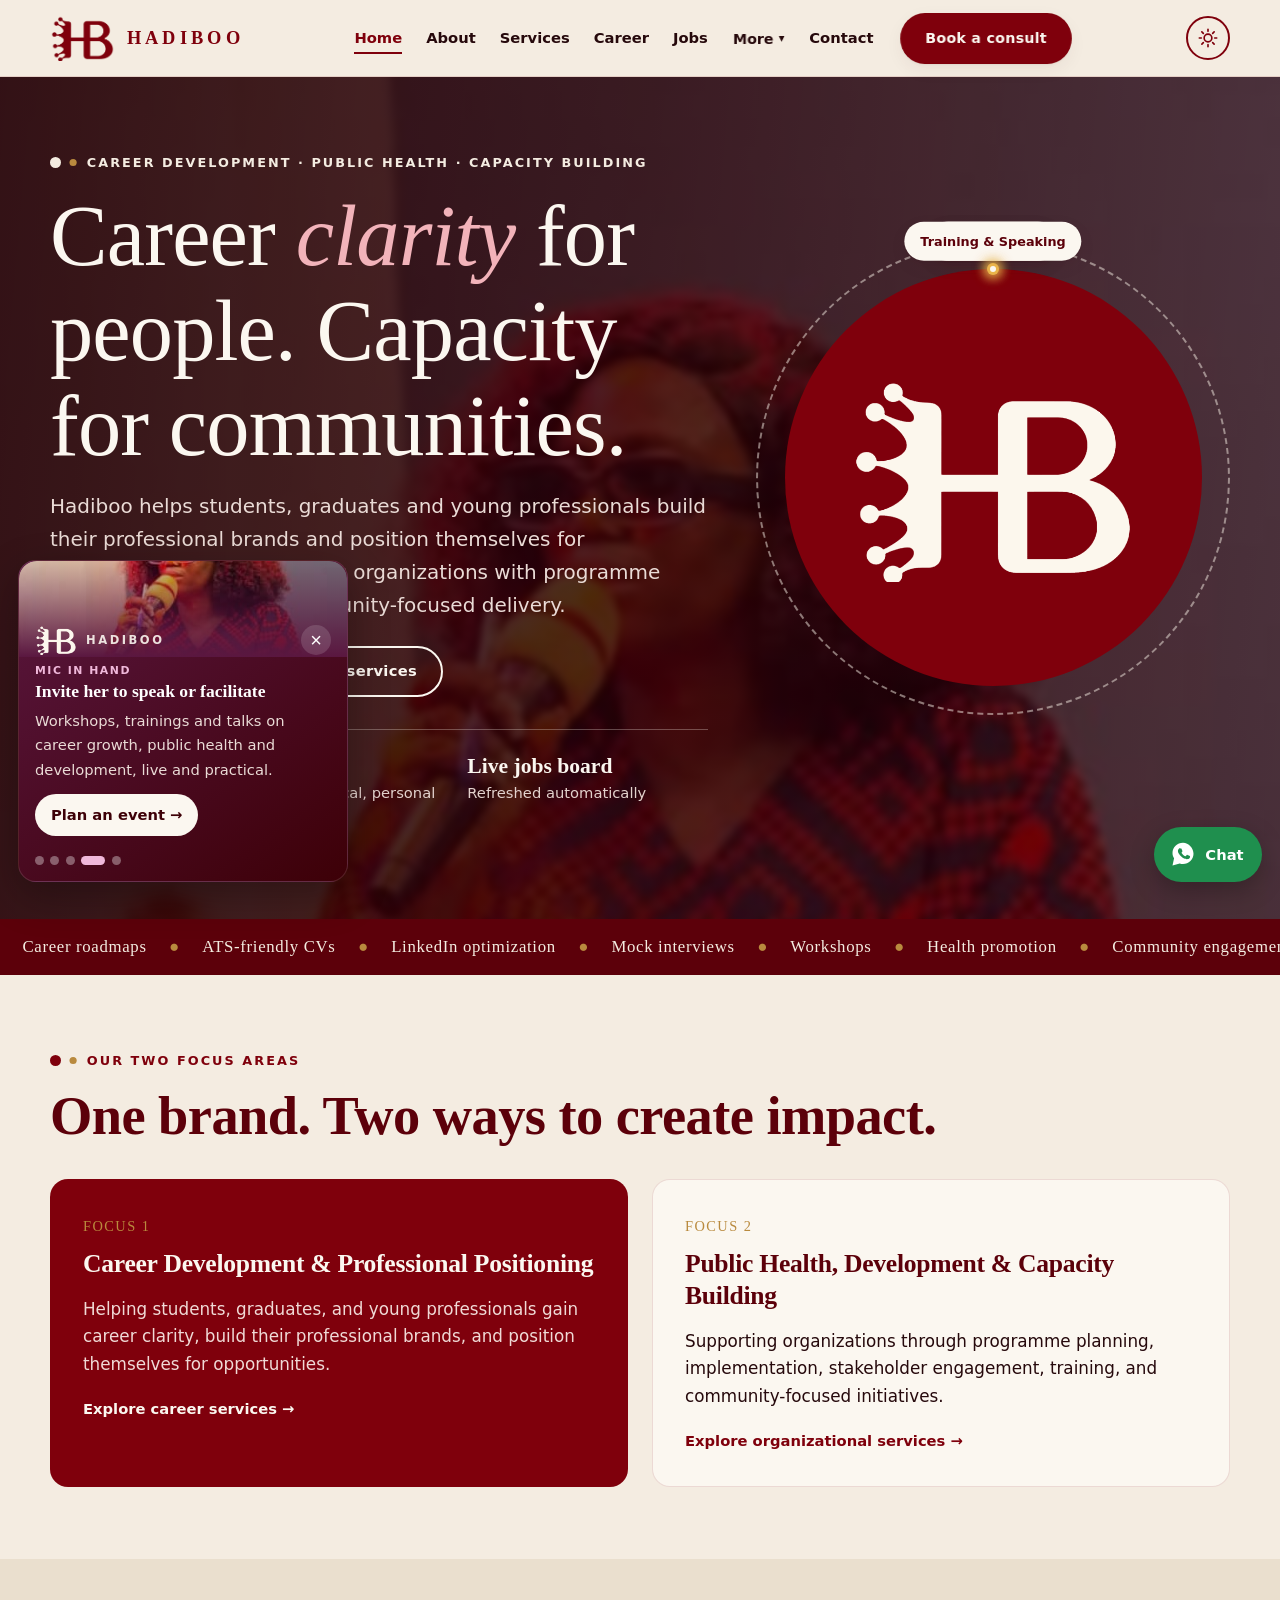
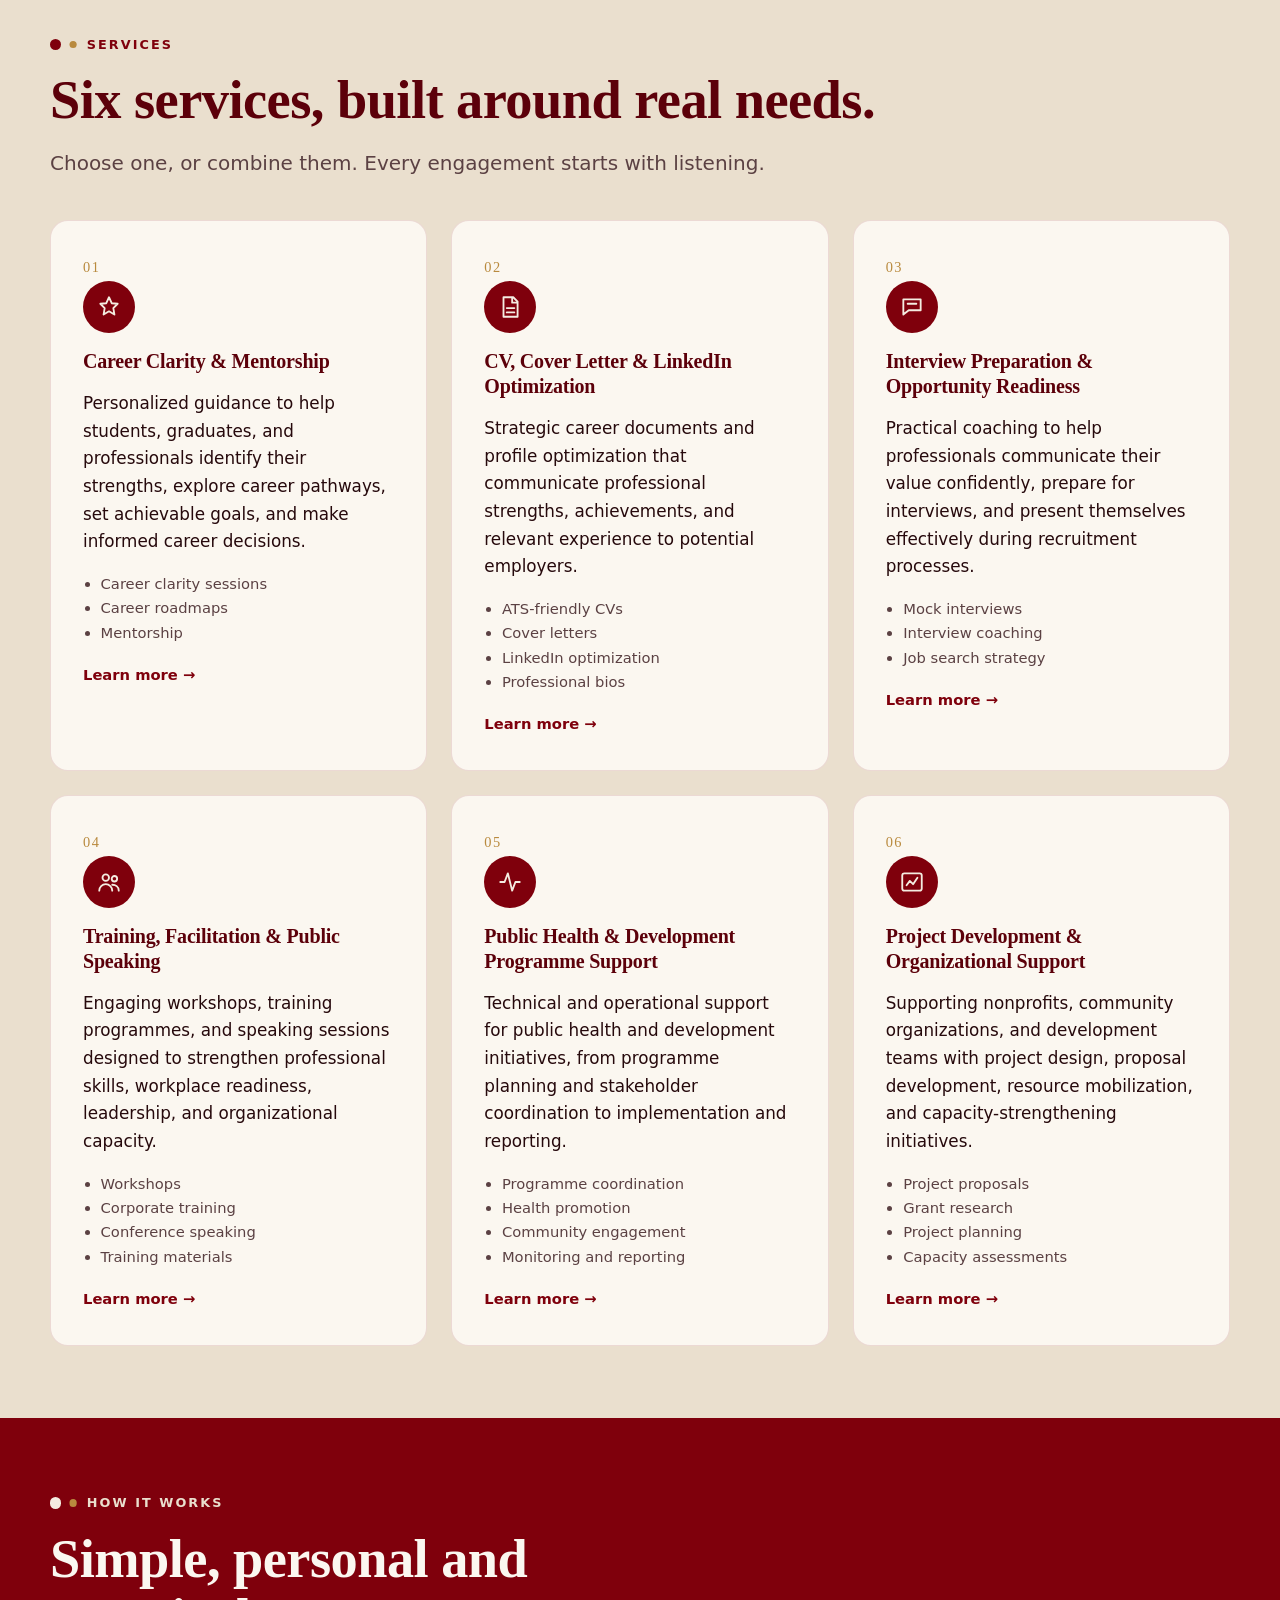
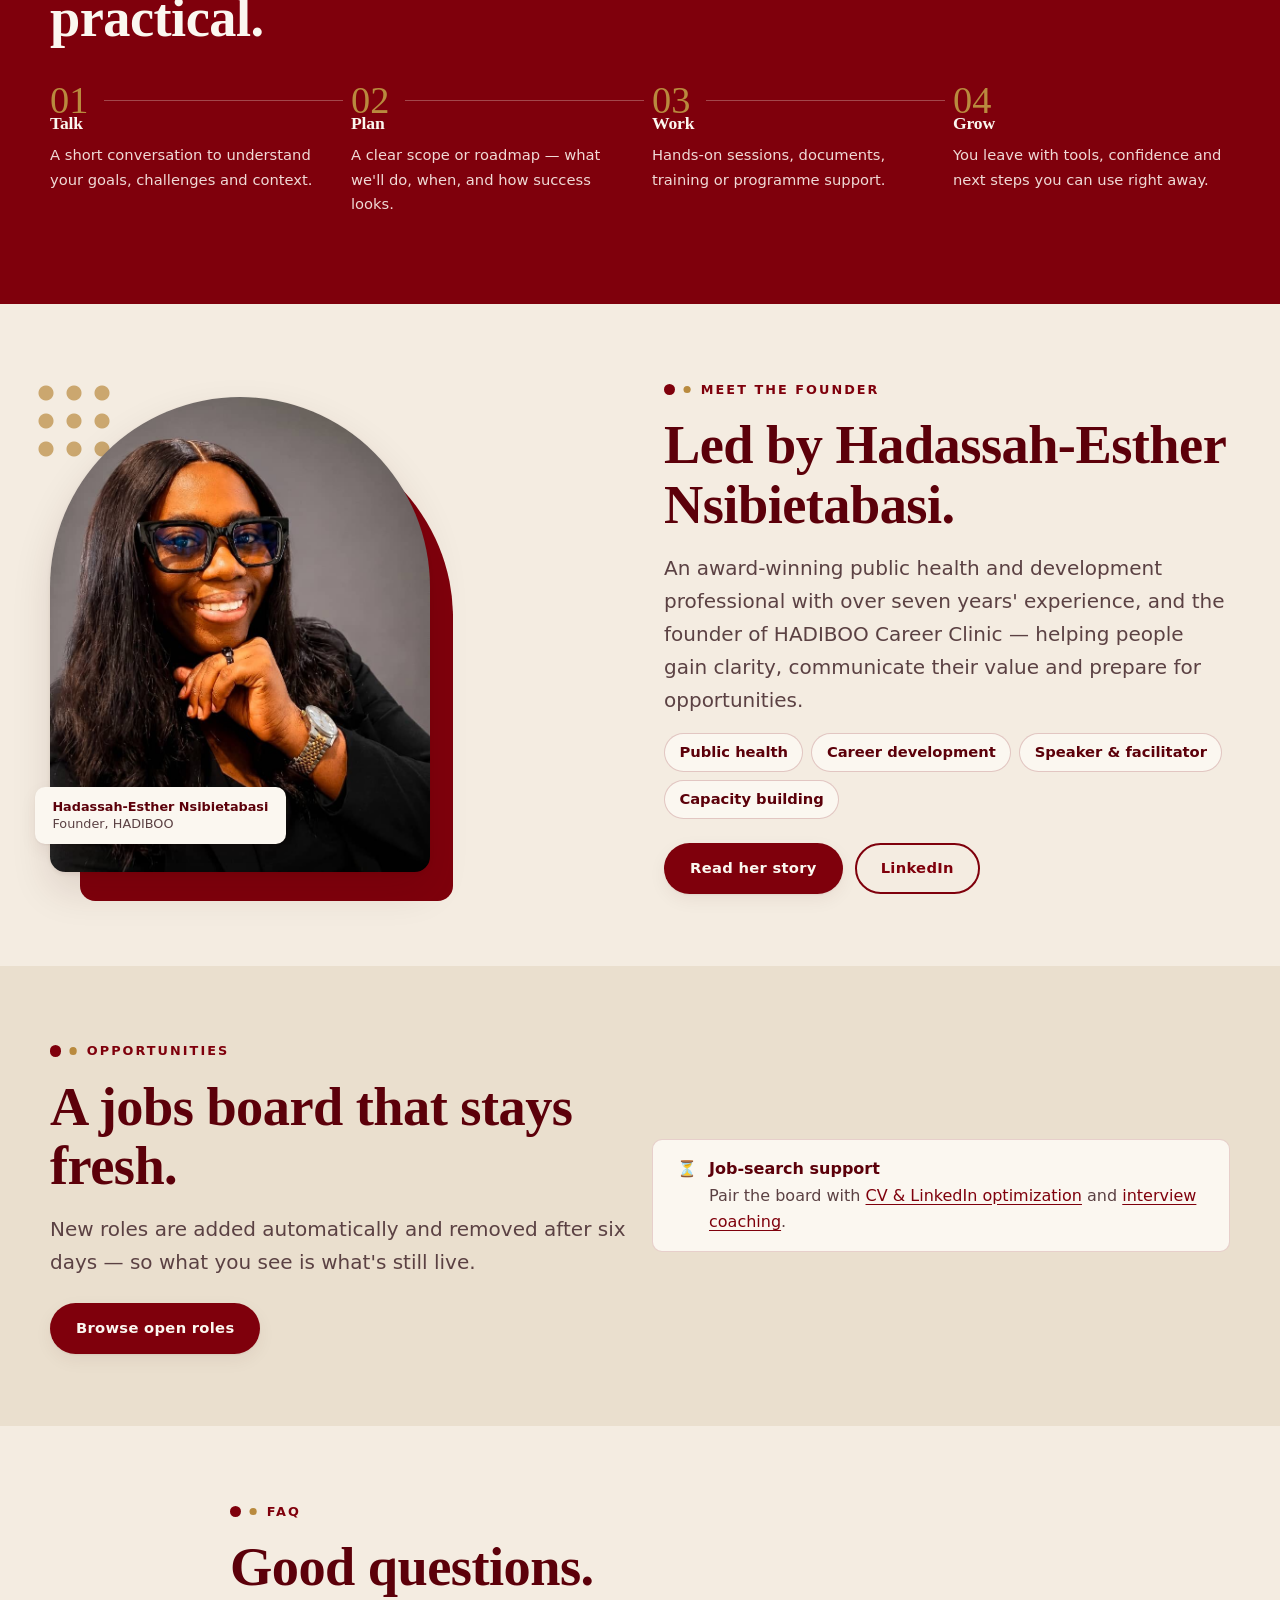
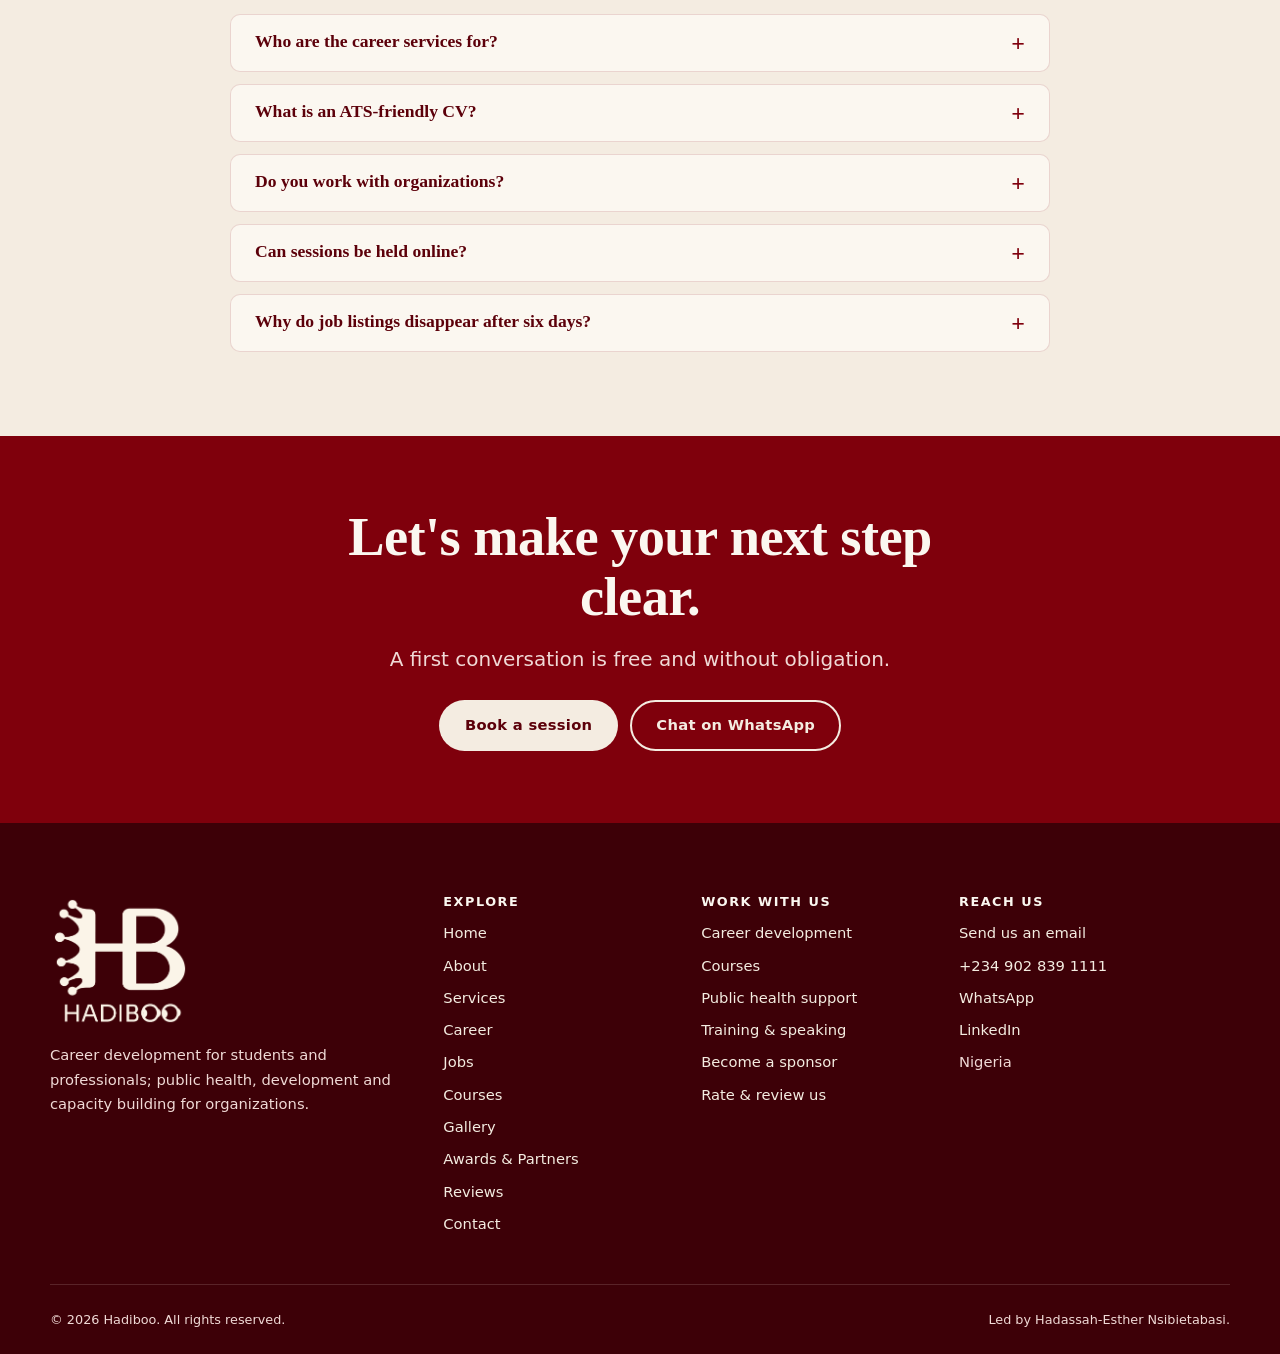
==== commit c05024bc: "Banner: 5 gallery-photo banners rotate every 6s with dots and matching write-ups Co-Authored-By: Cla" ====
--- a/index.html
+++ b/index.html
@@ -9,11 +9,11 @@
 <meta name="referrer" content="strict-origin-when-cross-origin">
 <meta name="theme-color" content="#7f000c">
 <meta property="og:title" content="Hadiboo — Career Development, Public Health & Capacity Building"><meta property="og:description" content="Hadiboo helps students and professionals gain career clarity, and supports organizations with public health, development programmes, training and project development."><meta property="og:image" content="assets/logo-original.jpg">
-<script src="js/theme.js?v=20261123"></script>
+<script src="js/theme.js?v=20261124"></script>
 <link rel="icon" href="assets/favicon.png">
 <link rel="preconnect" href="https://fonts.googleapis.com"><link rel="preconnect" href="https://fonts.gstatic.com" crossorigin>
 <link href="https://fonts.googleapis.com/css2?family=Fraunces:ital,opsz,wght@0,9..144,400;0,9..144,500;0,9..144,600;1,9..144,400&family=Manrope:wght@400;500;600;700;800&display=swap" rel="stylesheet">
-<link rel="stylesheet" href="css/styles.css?v=20261123">
+<link rel="stylesheet" href="css/styles.css?v=20261124">
 </head>
 <body data-page="home">
 <main id="main">
@@ -65,13 +65,13 @@
 <section class="section section--cream2" id="home-sponsors" hidden><div class="container"><div class="reveal"><span class="eyebrow">Sponsors &amp; partners</span><h2>Backed by people who believe in the work.</h2></div><div class="sponsor-strip" id="home-sponsors-strip" style="margin-top:var(--s5)"></div><div class="btn-row" style="margin-top:var(--s5)"><a class="btn btn--ghost" href="recognition.html">Awards &amp; partners</a></div></div></section>
 <section class="section section--maroon cta"><div class="container reveal"><h2>Let's make your next step clear.</h2><p class="lead" style="margin-inline:auto">A first conversation is free and without obligation.</p><div class="btn-row"><a class="btn btn--light" href="contact.html#book">Book a session</a><a class="btn btn--outline-light" href="https://wa.me/2349028391111" rel="noopener">Chat on WhatsApp</a></div></div></section>
 </main>
-<script src="js/config.js?v=20261123"></script>
-<script src="js/supabase-config.js?v=20261123"></script>
-<script src="js/site-data.js?v=20261123"></script>
-<script src="js/layout.js?v=20261123"></script>
-<script src="js/lightbox.js?v=20261123"></script>
-<script src="js/recognition.js?v=20261123"></script>
-<script src="js/reviews.js?v=20261123"></script>
-<script src="js/banners.js?v=20261123" defer></script>
+<script src="js/config.js?v=20261124"></script>
+<script src="js/supabase-config.js?v=20261124"></script>
+<script src="js/site-data.js?v=20261124"></script>
+<script src="js/layout.js?v=20261124"></script>
+<script src="js/lightbox.js?v=20261124"></script>
+<script src="js/recognition.js?v=20261124"></script>
+<script src="js/reviews.js?v=20261124"></script>
+<script src="js/banners.js?v=20261124" defer></script>
 </body>
 </html>
--- a/css/styles.css
+++ b/css/styles.css
@@ -541,3 +541,10 @@
 @keyframes fbSweep { 0% { left: -60%; } 60%, 100% { left: 130%; } }
 @keyframes fbZoom { from { transform: scale(1); } to { transform: scale(1.18); } }
 @keyframes fbWiggle { 0%, 85%, 100% { transform: rotate(0); } 90% { transform: rotate(18deg); } 95% { transform: rotate(-18deg); } }
+.fb-dots { display: flex; gap: .4rem; margin-top: .7rem; }
+.fb-dot { width: 9px; height: 9px; padding: 0; border: 0; border-radius: 9px; background: rgba(255,255,255,.35); cursor: pointer; transition: width .3s, background .3s; }
+.fb-dot.on { width: 24px; background: var(--fb-accent); }
+.fb-swap { animation: fbSwap .6s cubic-bezier(.2,.9,.3,1) both; }
+@keyframes fbSwap { from { opacity: 0; transform: translateX(24px); } to { opacity: 1; transform: none; } }
+.fb-text { display: block !important; }
+@media (max-width: 760px) { .fb-text { font-size: .78rem; margin: .3rem 0 .6rem; line-height: 1.35; } .fbanner { width: min(310px, calc(100vw - 88px)); } }
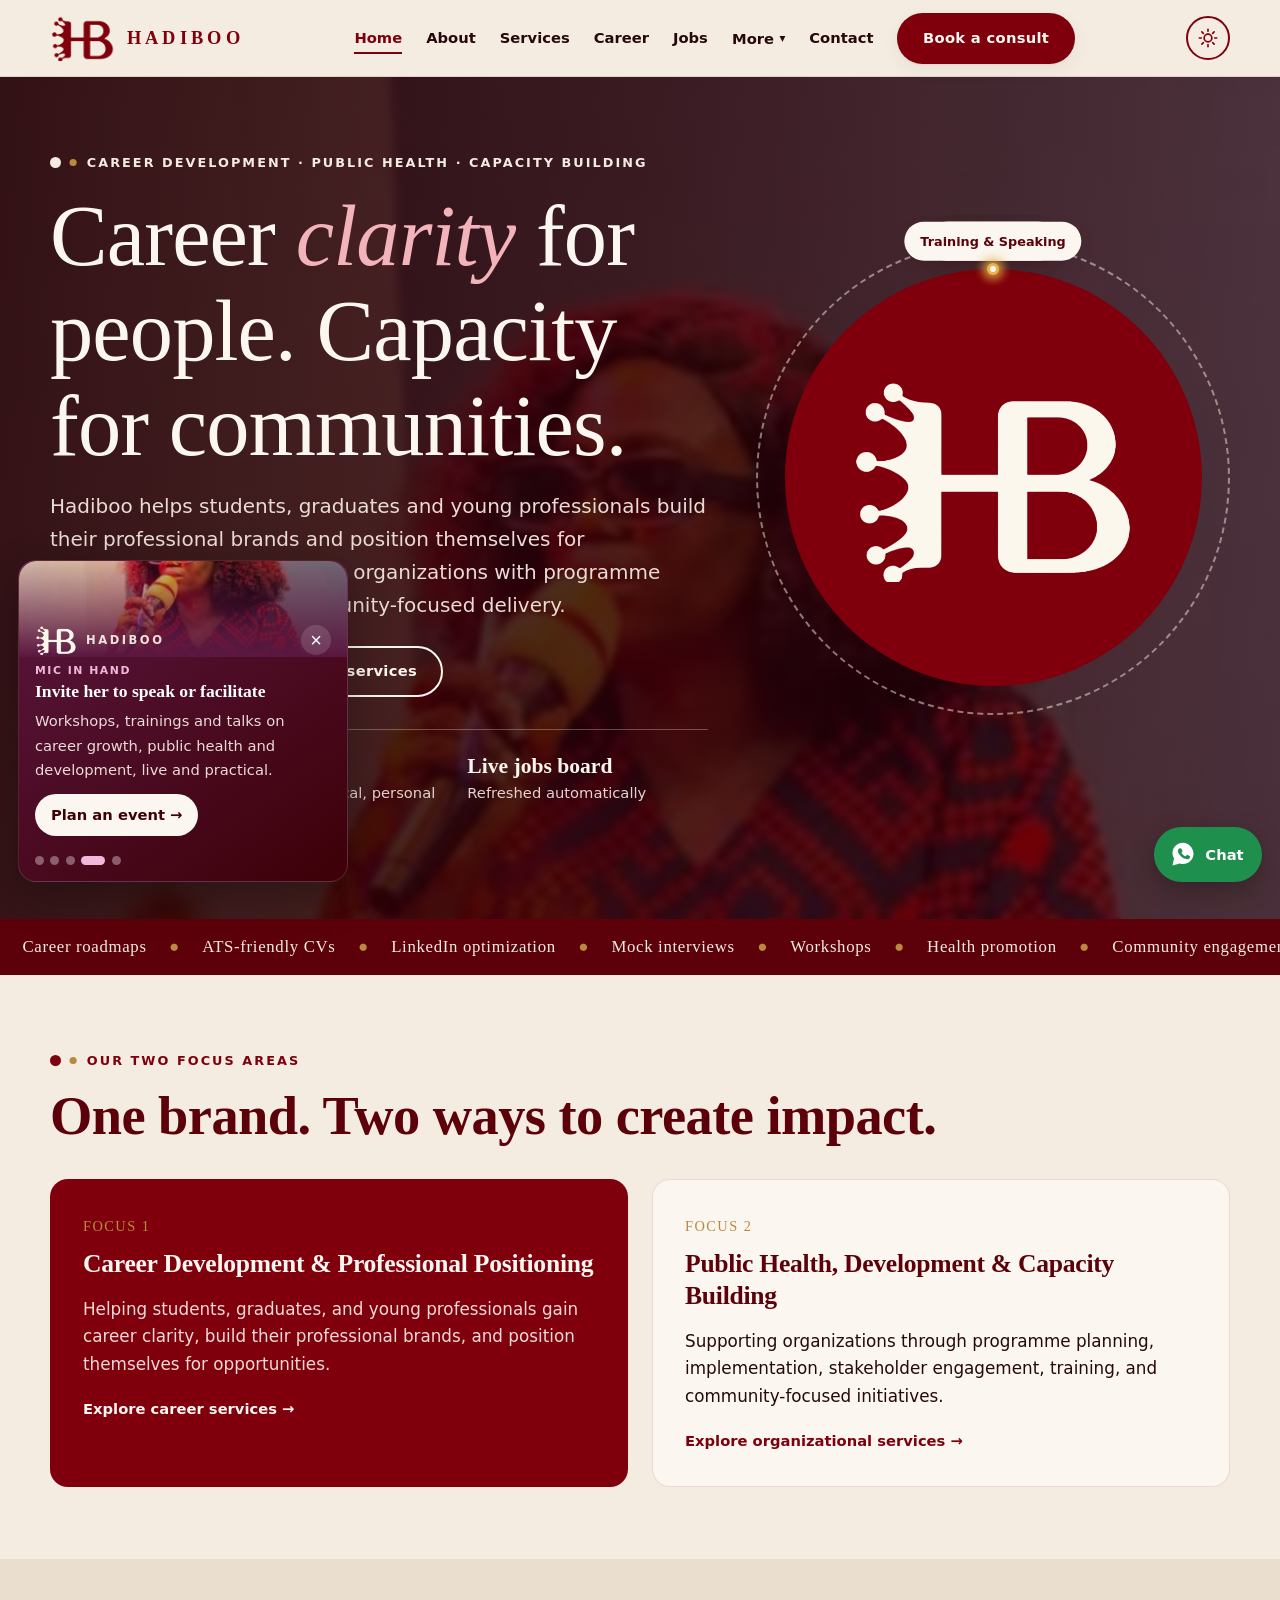
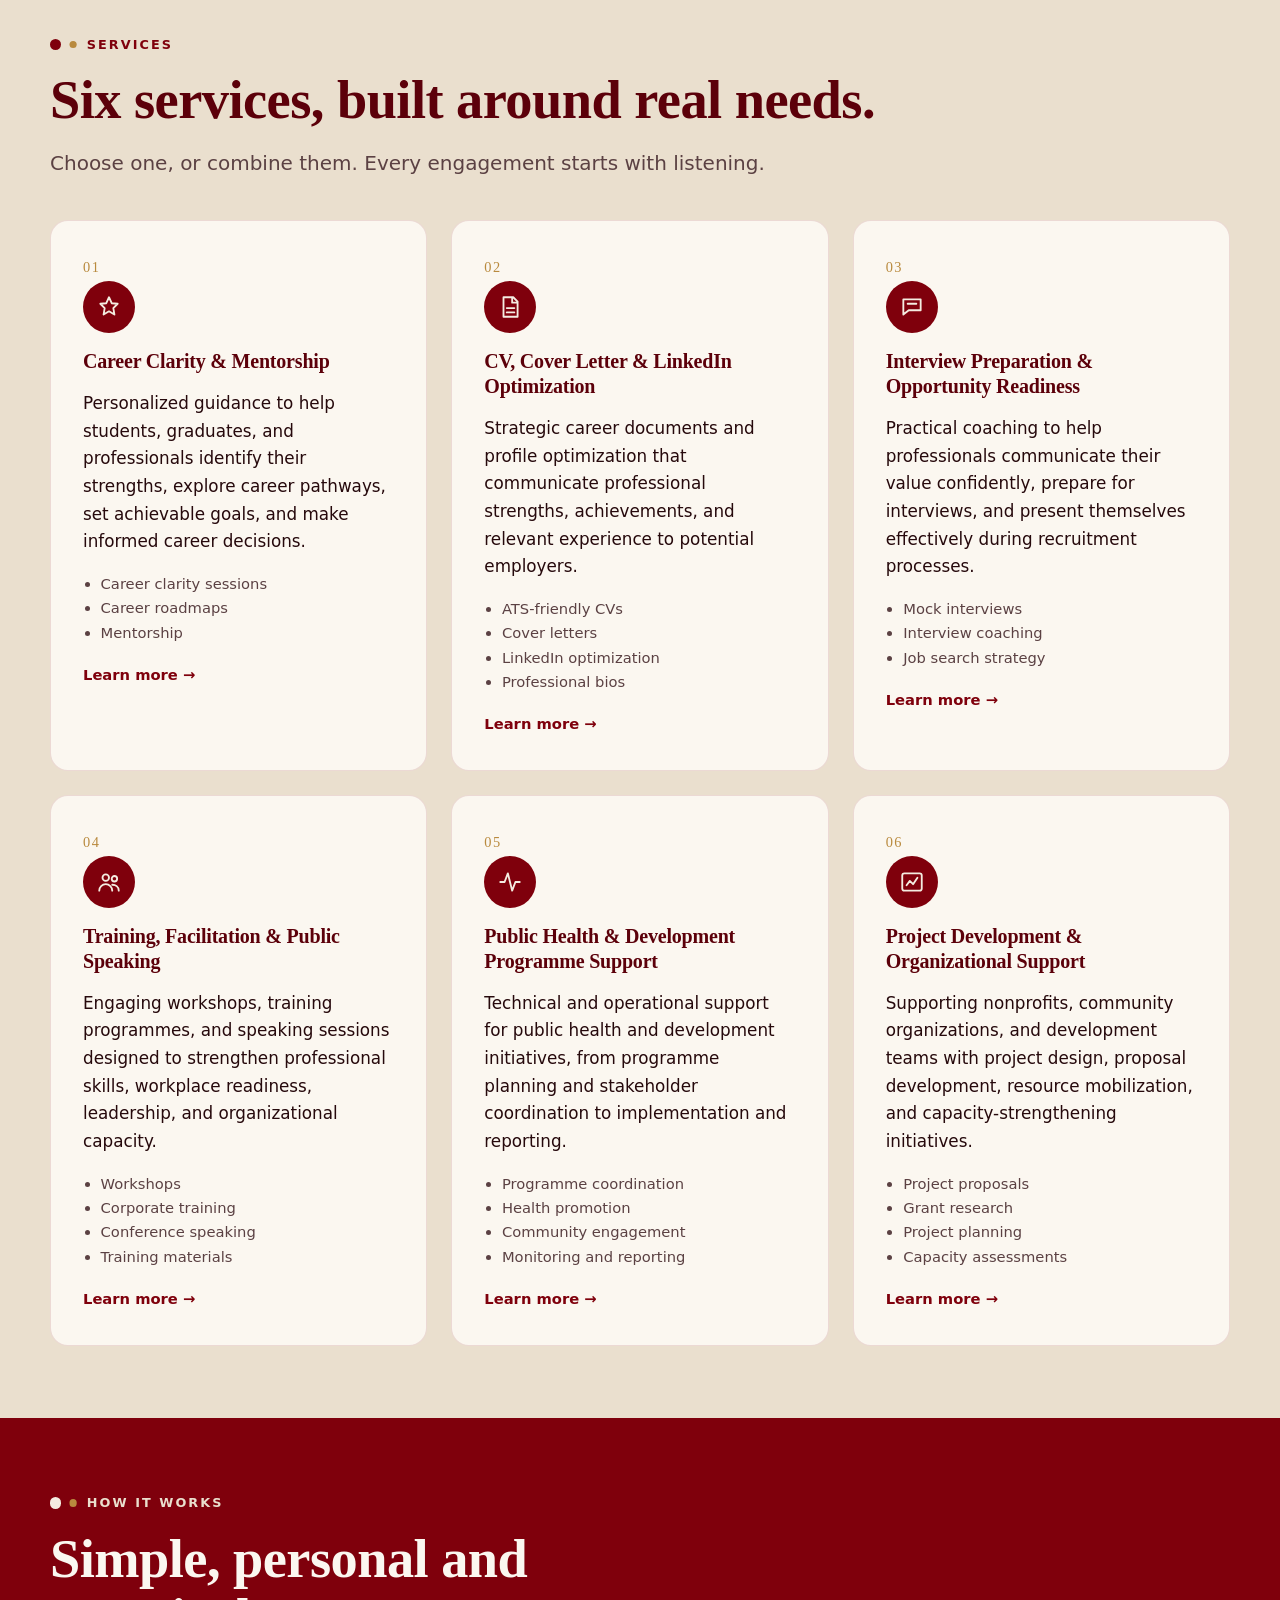
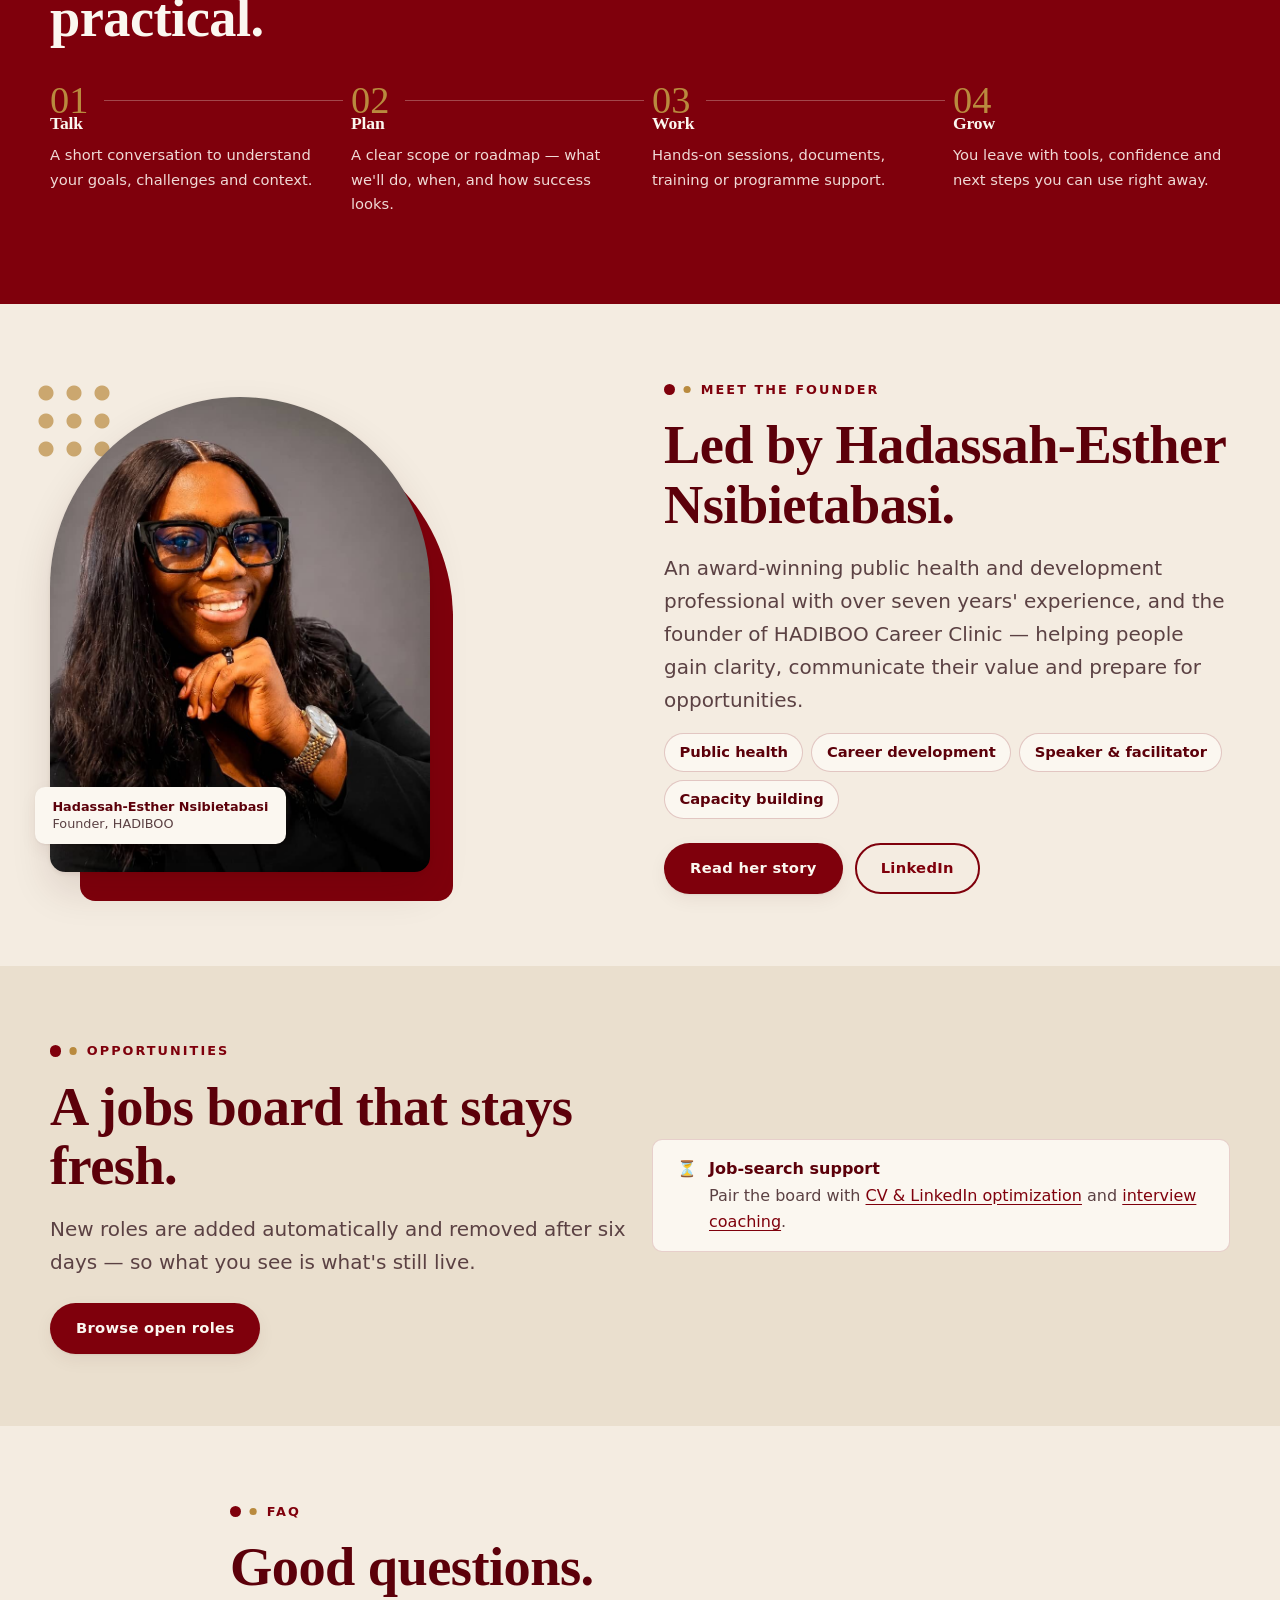
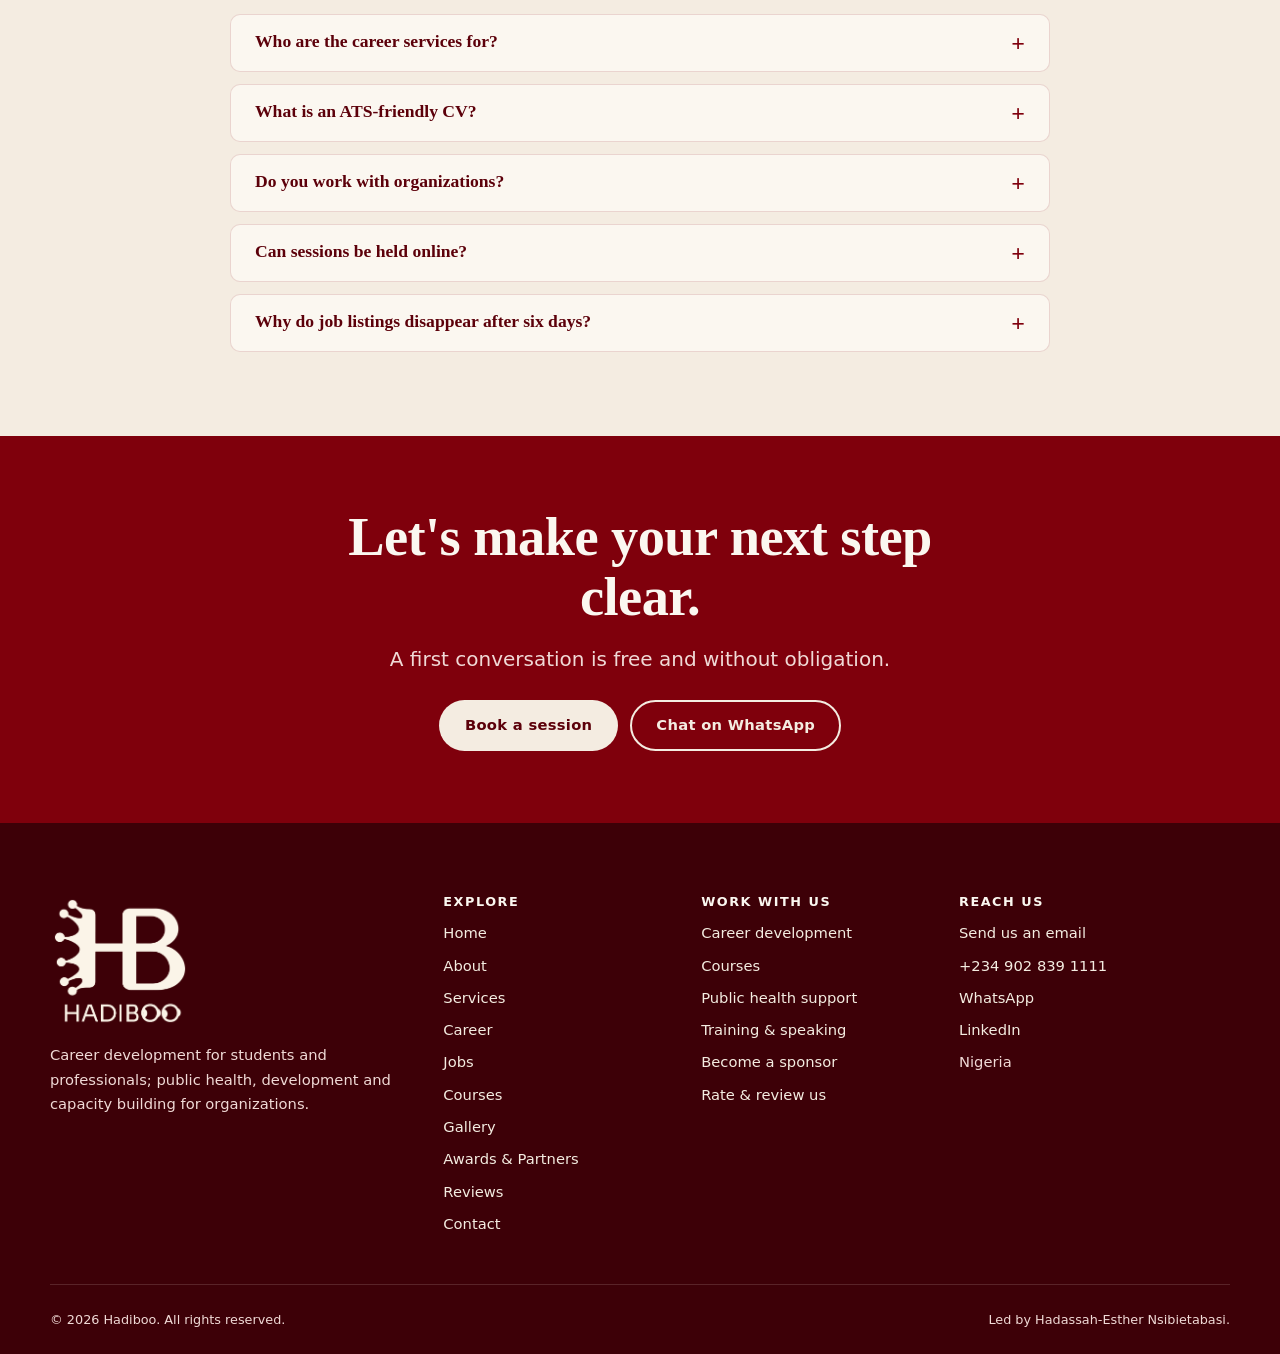
==== commit 8636d656: "Banner: change every 5s with a different animation per banner Co-Authored-By: Claude Sonnet 5.5 <nor" ====
--- a/index.html
+++ b/index.html
@@ -9,11 +9,11 @@
 <meta name="referrer" content="strict-origin-when-cross-origin">
 <meta name="theme-color" content="#7f000c">
 <meta property="og:title" content="Hadiboo — Career Development, Public Health & Capacity Building"><meta property="og:description" content="Hadiboo helps students and professionals gain career clarity, and supports organizations with public health, development programmes, training and project development."><meta property="og:image" content="assets/logo-original.jpg">
-<script src="js/theme.js?v=20261124"></script>
+<script src="js/theme.js?v=20261125"></script>
 <link rel="icon" href="assets/favicon.png">
 <link rel="preconnect" href="https://fonts.googleapis.com"><link rel="preconnect" href="https://fonts.gstatic.com" crossorigin>
 <link href="https://fonts.googleapis.com/css2?family=Fraunces:ital,opsz,wght@0,9..144,400;0,9..144,500;0,9..144,600;1,9..144,400&family=Manrope:wght@400;500;600;700;800&display=swap" rel="stylesheet">
-<link rel="stylesheet" href="css/styles.css?v=20261124">
+<link rel="stylesheet" href="css/styles.css?v=20261125">
 </head>
 <body data-page="home">
 <main id="main">
@@ -65,13 +65,13 @@
 <section class="section section--cream2" id="home-sponsors" hidden><div class="container"><div class="reveal"><span class="eyebrow">Sponsors &amp; partners</span><h2>Backed by people who believe in the work.</h2></div><div class="sponsor-strip" id="home-sponsors-strip" style="margin-top:var(--s5)"></div><div class="btn-row" style="margin-top:var(--s5)"><a class="btn btn--ghost" href="recognition.html">Awards &amp; partners</a></div></div></section>
 <section class="section section--maroon cta"><div class="container reveal"><h2>Let's make your next step clear.</h2><p class="lead" style="margin-inline:auto">A first conversation is free and without obligation.</p><div class="btn-row"><a class="btn btn--light" href="contact.html#book">Book a session</a><a class="btn btn--outline-light" href="https://wa.me/2349028391111" rel="noopener">Chat on WhatsApp</a></div></div></section>
 </main>
-<script src="js/config.js?v=20261124"></script>
-<script src="js/supabase-config.js?v=20261124"></script>
-<script src="js/site-data.js?v=20261124"></script>
-<script src="js/layout.js?v=20261124"></script>
-<script src="js/lightbox.js?v=20261124"></script>
-<script src="js/recognition.js?v=20261124"></script>
-<script src="js/reviews.js?v=20261124"></script>
-<script src="js/banners.js?v=20261124" defer></script>
+<script src="js/config.js?v=20261125"></script>
+<script src="js/supabase-config.js?v=20261125"></script>
+<script src="js/site-data.js?v=20261125"></script>
+<script src="js/layout.js?v=20261125"></script>
+<script src="js/lightbox.js?v=20261125"></script>
+<script src="js/recognition.js?v=20261125"></script>
+<script src="js/reviews.js?v=20261125"></script>
+<script src="js/banners.js?v=20261125" defer></script>
 </body>
 </html>
--- a/css/styles.css
+++ b/css/styles.css
@@ -548,3 +548,14 @@
 @keyframes fbSwap { from { opacity: 0; transform: translateX(24px); } to { opacity: 1; transform: none; } }
 .fb-text { display: block !important; }
 @media (max-width: 760px) { .fb-text { font-size: .78rem; margin: .3rem 0 .6rem; line-height: 1.35; } .fbanner { width: min(310px, calc(100vw - 88px)); } }
+/* a different transition for each banner */
+.fb-swap.fb-s0 { animation: fbT0 .8s cubic-bezier(.2,.9,.3,1) both; }
+.fb-swap.fb-s1 { animation: fbT1 .8s cubic-bezier(.2,.9,.3,1) both; }
+.fb-swap.fb-s2 { animation: fbT2 .8s cubic-bezier(.2,1.2,.3,1) both; }
+.fb-swap.fb-s3 { animation: fbT3 .8s cubic-bezier(.2,.9,.3,1) both; }
+.fb-swap.fb-s4 { animation: fbT4 .8s cubic-bezier(.2,.9,.3,1) both; }
+@keyframes fbT0 { from { opacity: 0; transform: translateX(60px); } to { opacity: 1; transform: none; } }
+@keyframes fbT1 { from { opacity: 0; transform: translateX(-60px) rotate(-3deg); } to { opacity: 1; transform: none; } }
+@keyframes fbT2 { from { opacity: 0; transform: scale(.6); } to { opacity: 1; transform: none; } }
+@keyframes fbT3 { from { opacity: 0; transform: perspective(500px) rotateY(90deg); } to { opacity: 1; transform: none; } }
+@keyframes fbT4 { from { opacity: 0; transform: translateY(40px) scale(1.15); filter: blur(6px); } to { opacity: 1; transform: none; filter: none; } }
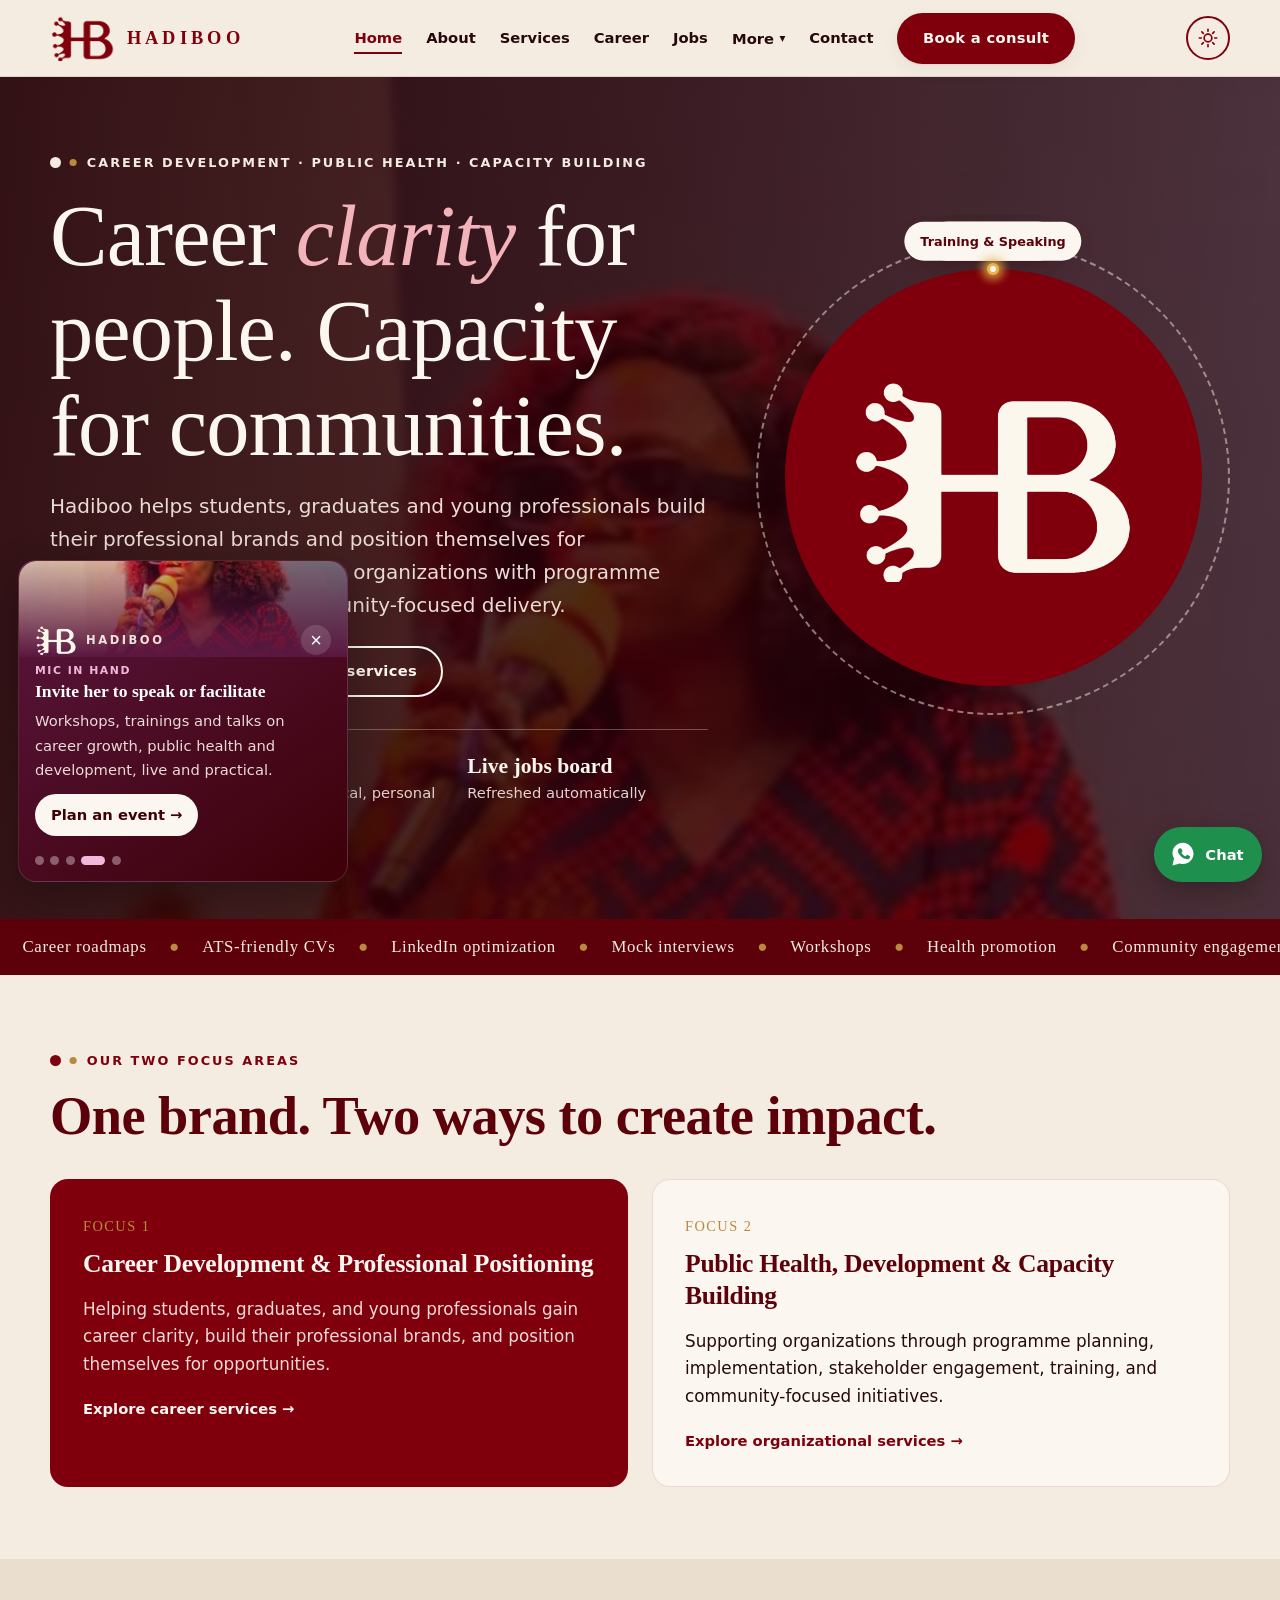
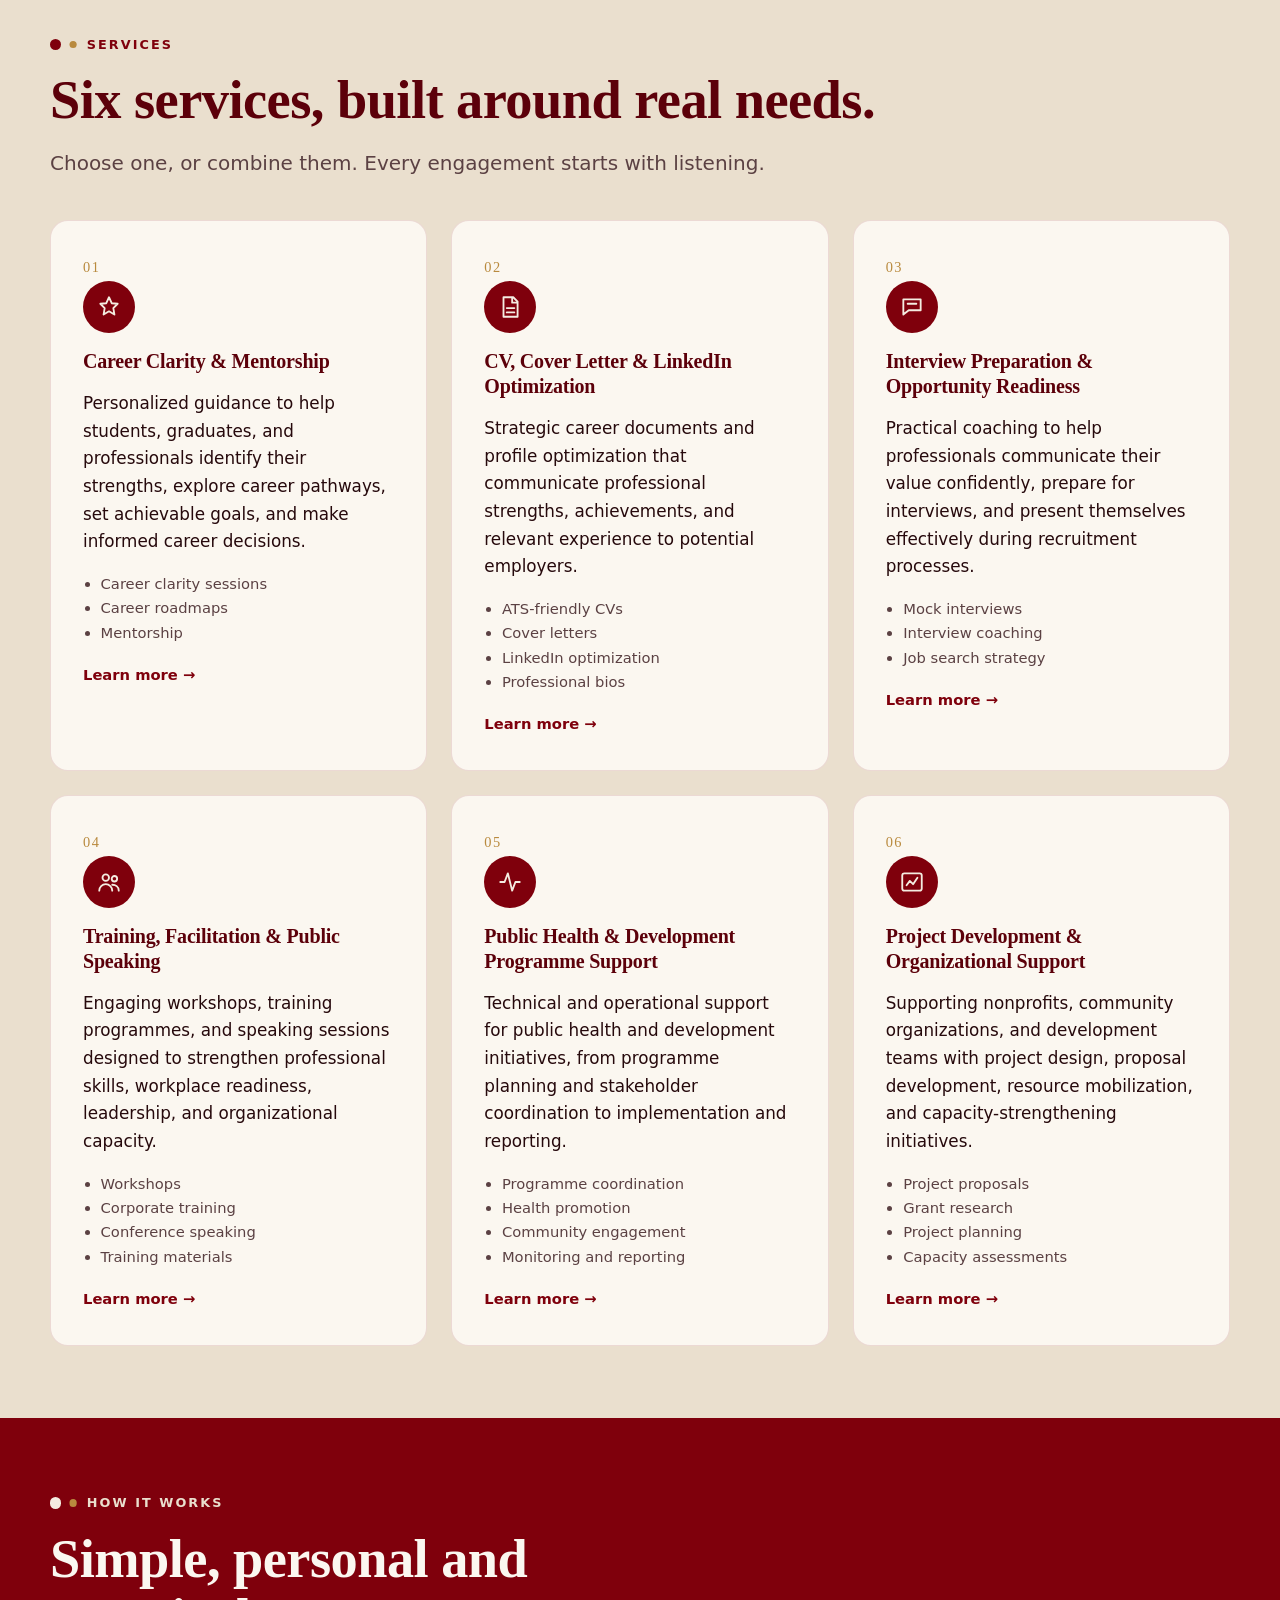
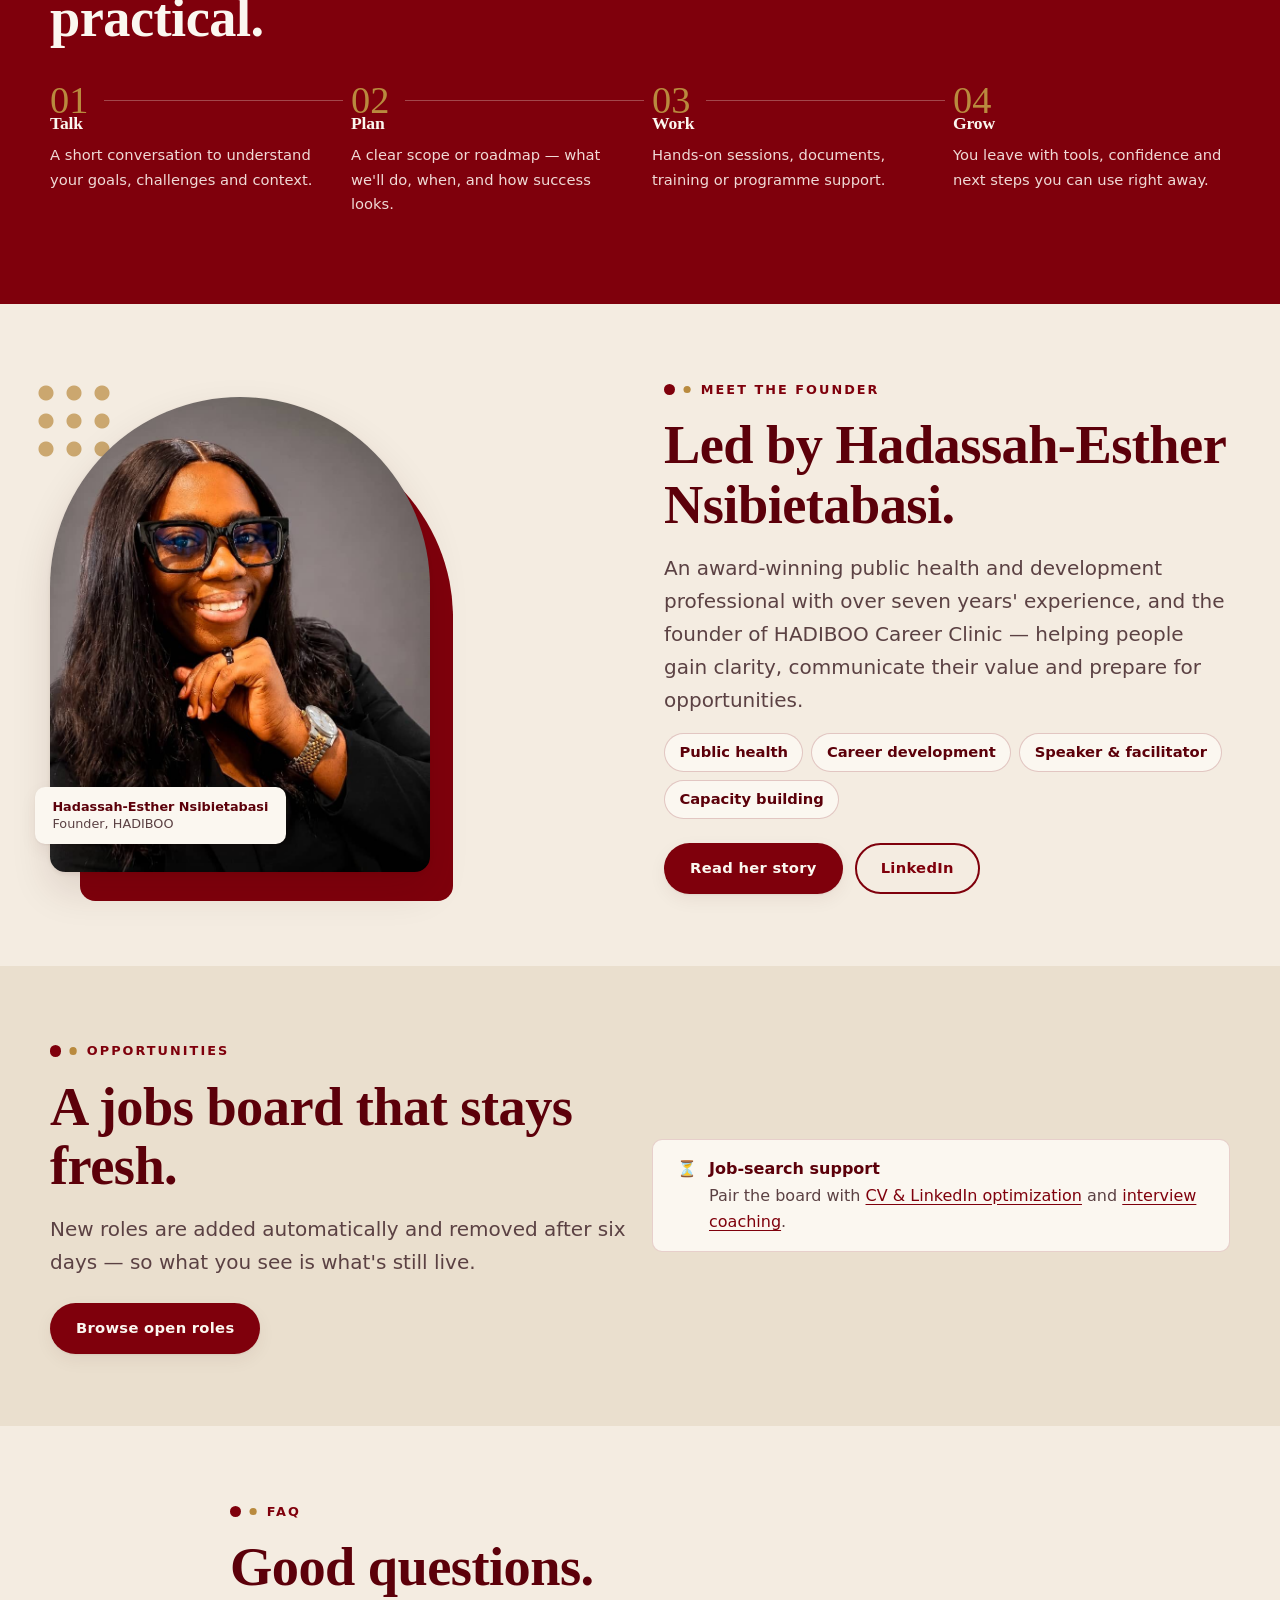
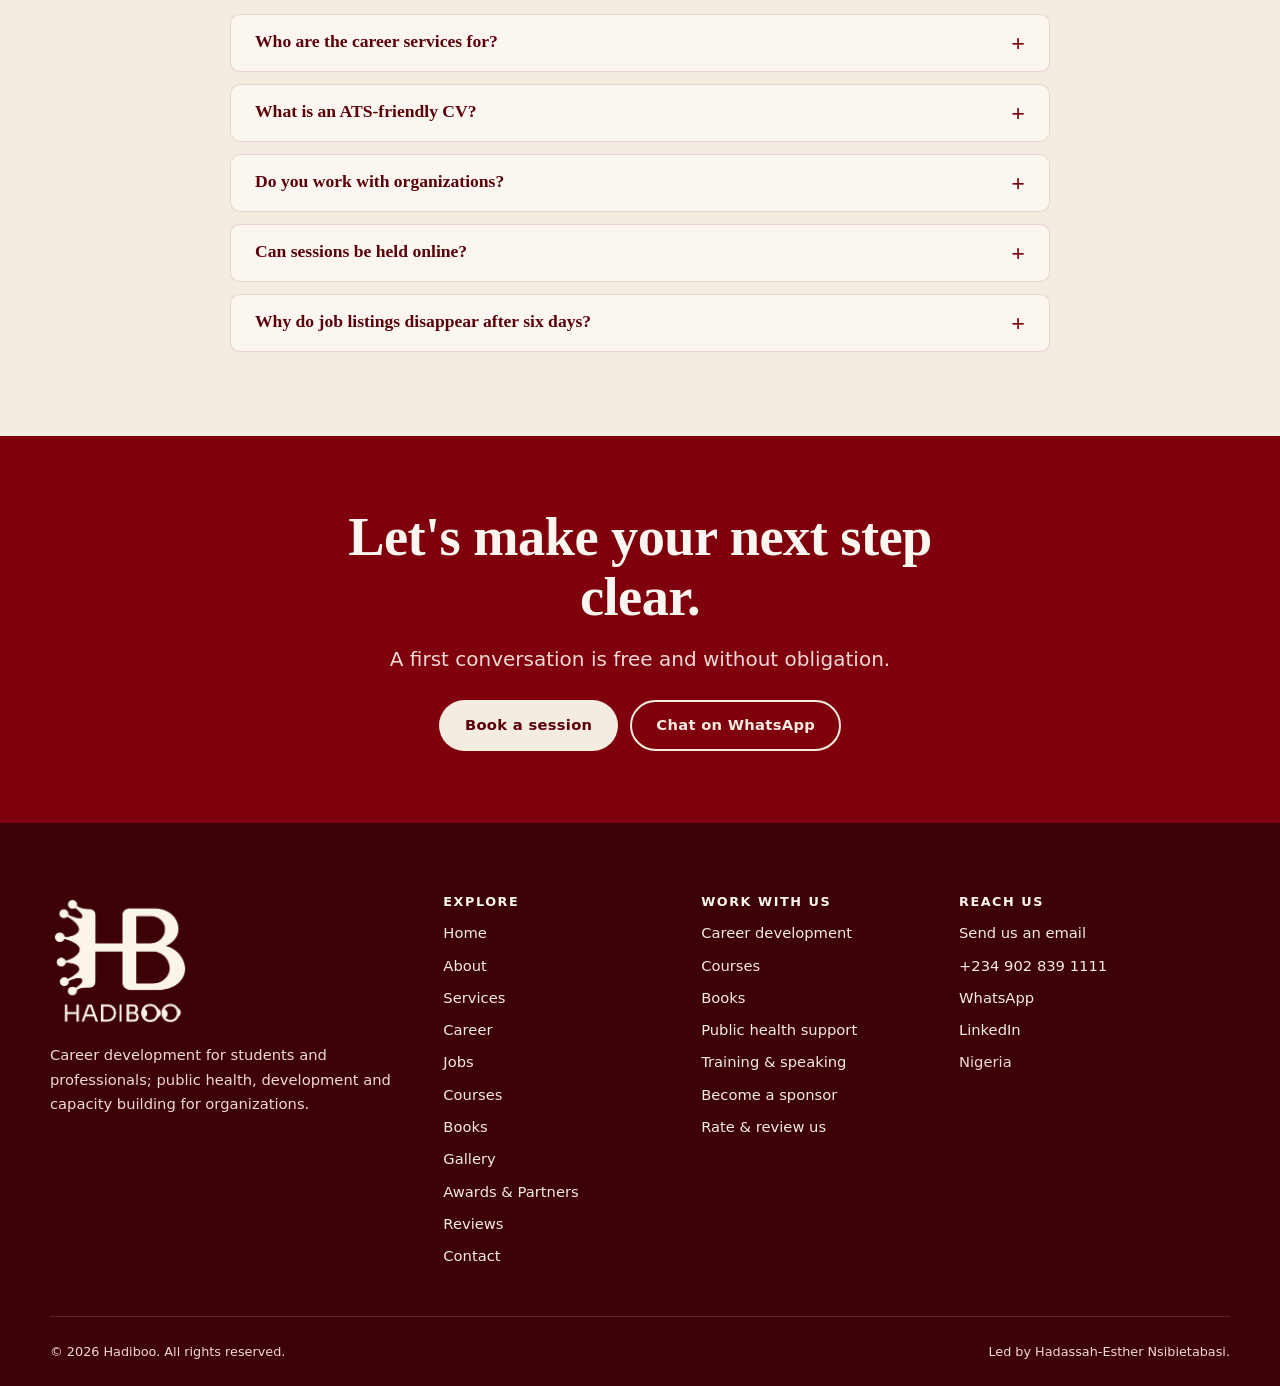
==== commit 6274c192: "Add Books page + admin Books tab; courses can hide their link from visitors (Enquire to enrol) Co-Au" ====
--- a/index.html
+++ b/index.html
@@ -9,11 +9,11 @@
 <meta name="referrer" content="strict-origin-when-cross-origin">
 <meta name="theme-color" content="#7f000c">
 <meta property="og:title" content="Hadiboo — Career Development, Public Health & Capacity Building"><meta property="og:description" content="Hadiboo helps students and professionals gain career clarity, and supports organizations with public health, development programmes, training and project development."><meta property="og:image" content="assets/logo-original.jpg">
-<script src="js/theme.js?v=20261125"></script>
+<script src="js/theme.js?v=20261126"></script>
 <link rel="icon" href="assets/favicon.png">
 <link rel="preconnect" href="https://fonts.googleapis.com"><link rel="preconnect" href="https://fonts.gstatic.com" crossorigin>
 <link href="https://fonts.googleapis.com/css2?family=Fraunces:ital,opsz,wght@0,9..144,400;0,9..144,500;0,9..144,600;1,9..144,400&family=Manrope:wght@400;500;600;700;800&display=swap" rel="stylesheet">
-<link rel="stylesheet" href="css/styles.css?v=20261125">
+<link rel="stylesheet" href="css/styles.css?v=20261126">
 </head>
 <body data-page="home">
 <main id="main">
@@ -65,13 +65,13 @@
 <section class="section section--cream2" id="home-sponsors" hidden><div class="container"><div class="reveal"><span class="eyebrow">Sponsors &amp; partners</span><h2>Backed by people who believe in the work.</h2></div><div class="sponsor-strip" id="home-sponsors-strip" style="margin-top:var(--s5)"></div><div class="btn-row" style="margin-top:var(--s5)"><a class="btn btn--ghost" href="recognition.html">Awards &amp; partners</a></div></div></section>
 <section class="section section--maroon cta"><div class="container reveal"><h2>Let's make your next step clear.</h2><p class="lead" style="margin-inline:auto">A first conversation is free and without obligation.</p><div class="btn-row"><a class="btn btn--light" href="contact.html#book">Book a session</a><a class="btn btn--outline-light" href="https://wa.me/2349028391111" rel="noopener">Chat on WhatsApp</a></div></div></section>
 </main>
-<script src="js/config.js?v=20261125"></script>
-<script src="js/supabase-config.js?v=20261125"></script>
-<script src="js/site-data.js?v=20261125"></script>
-<script src="js/layout.js?v=20261125"></script>
-<script src="js/lightbox.js?v=20261125"></script>
-<script src="js/recognition.js?v=20261125"></script>
-<script src="js/reviews.js?v=20261125"></script>
-<script src="js/banners.js?v=20261125" defer></script>
+<script src="js/config.js?v=20261126"></script>
+<script src="js/supabase-config.js?v=20261126"></script>
+<script src="js/site-data.js?v=20261126"></script>
+<script src="js/layout.js?v=20261126"></script>
+<script src="js/lightbox.js?v=20261126"></script>
+<script src="js/recognition.js?v=20261126"></script>
+<script src="js/reviews.js?v=20261126"></script>
+<script src="js/banners.js?v=20261126" defer></script>
 </body>
 </html>
